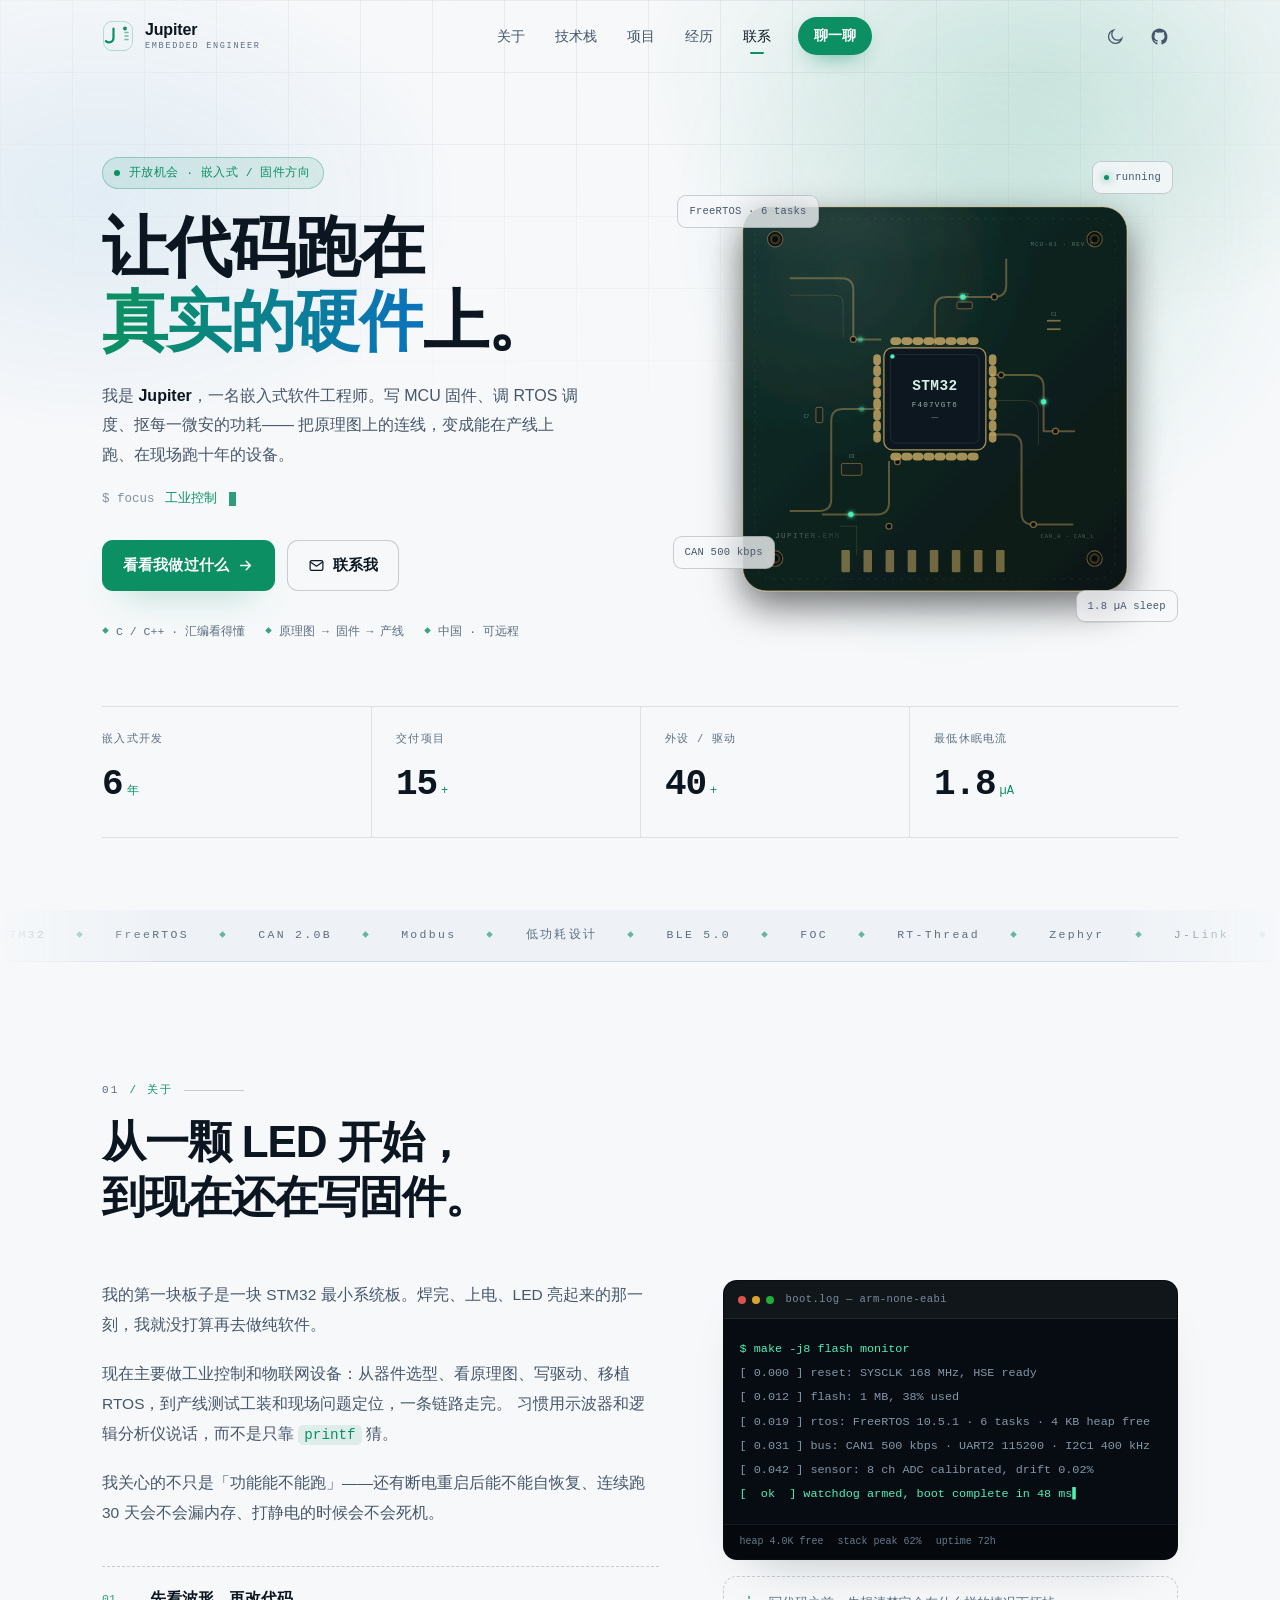
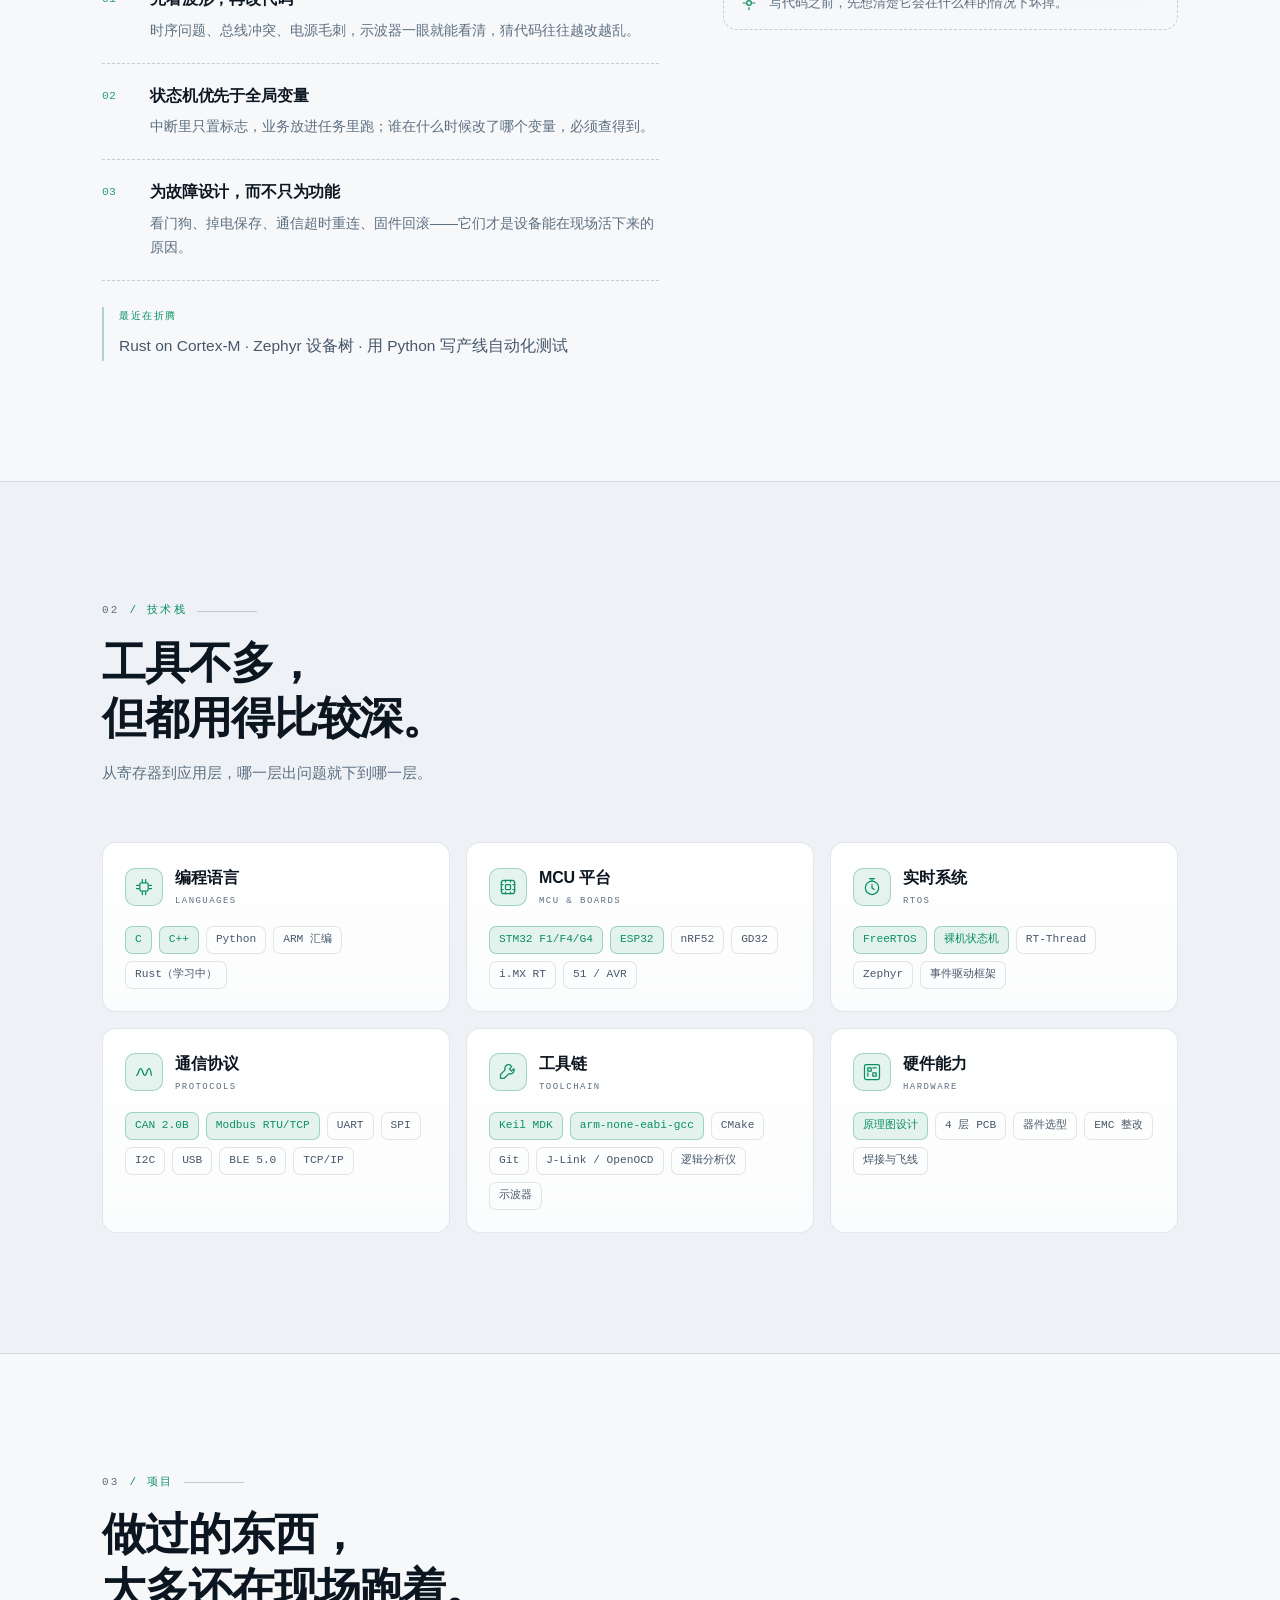
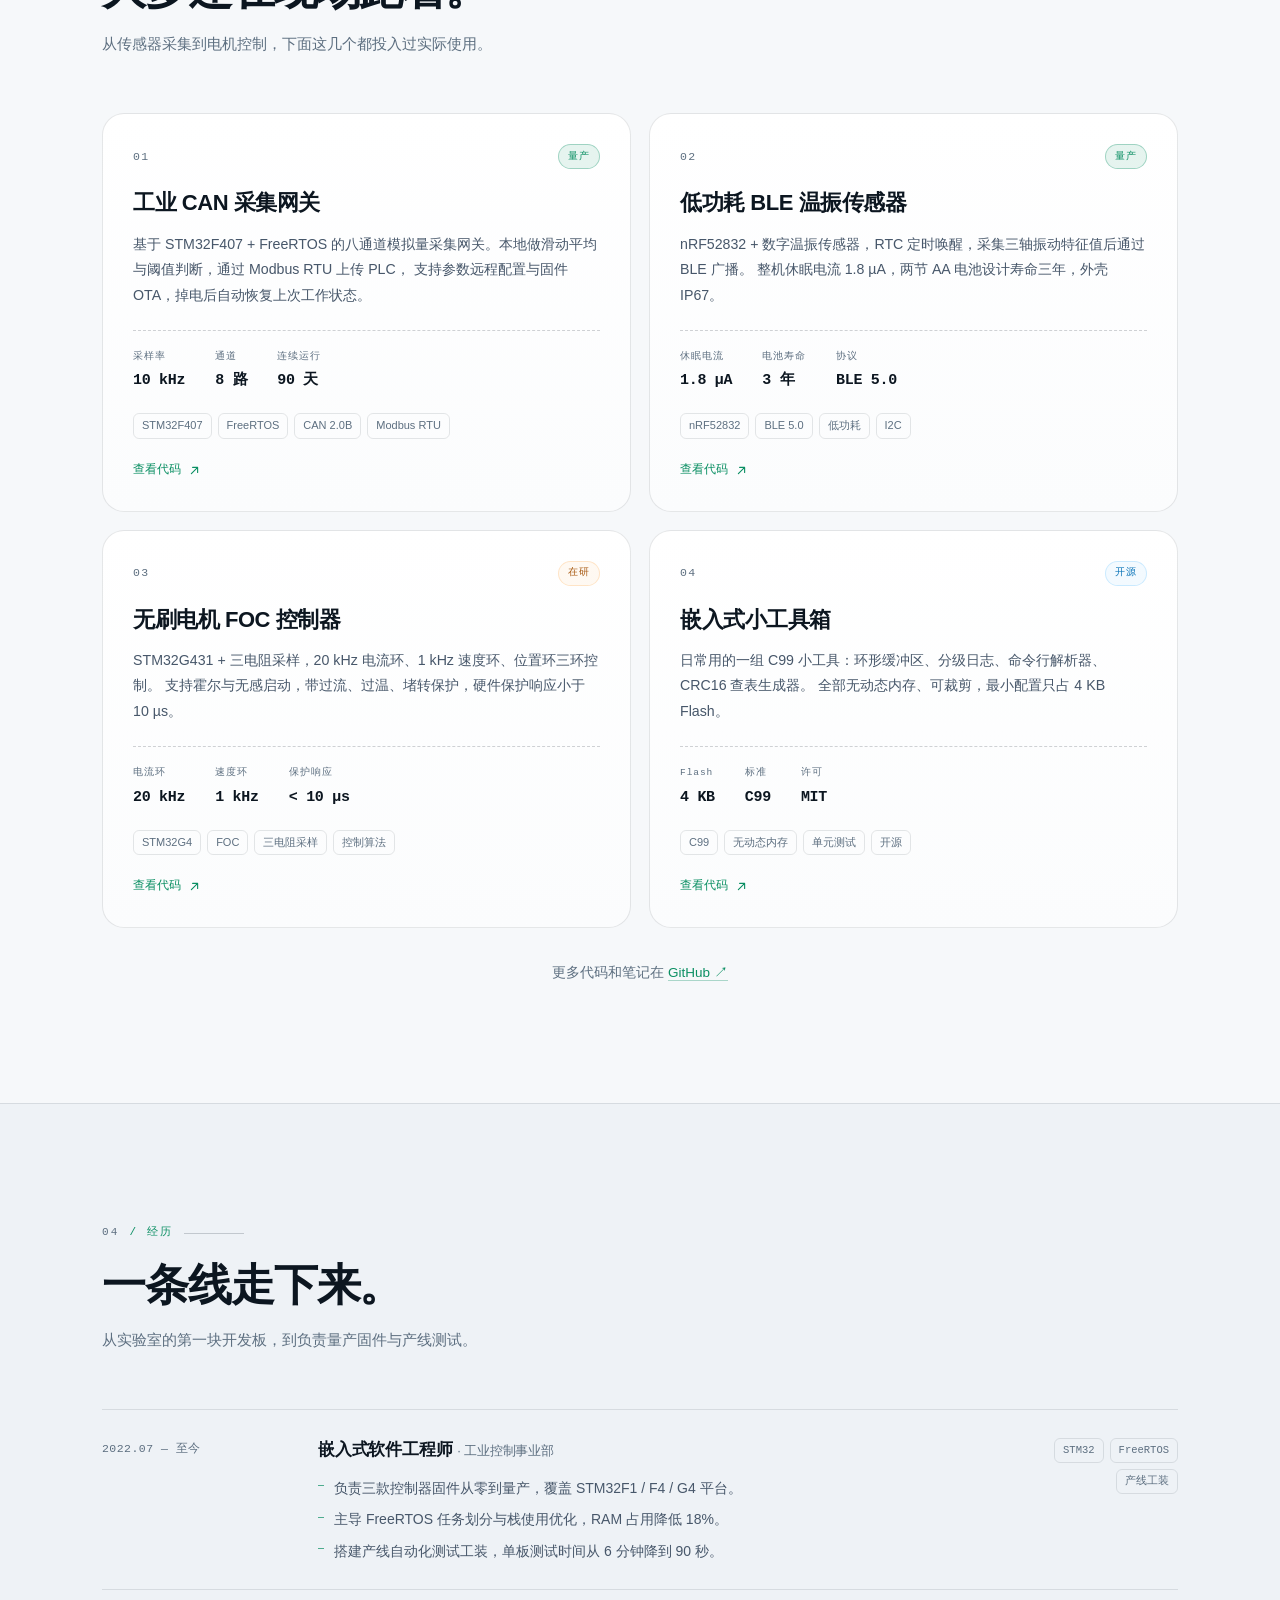
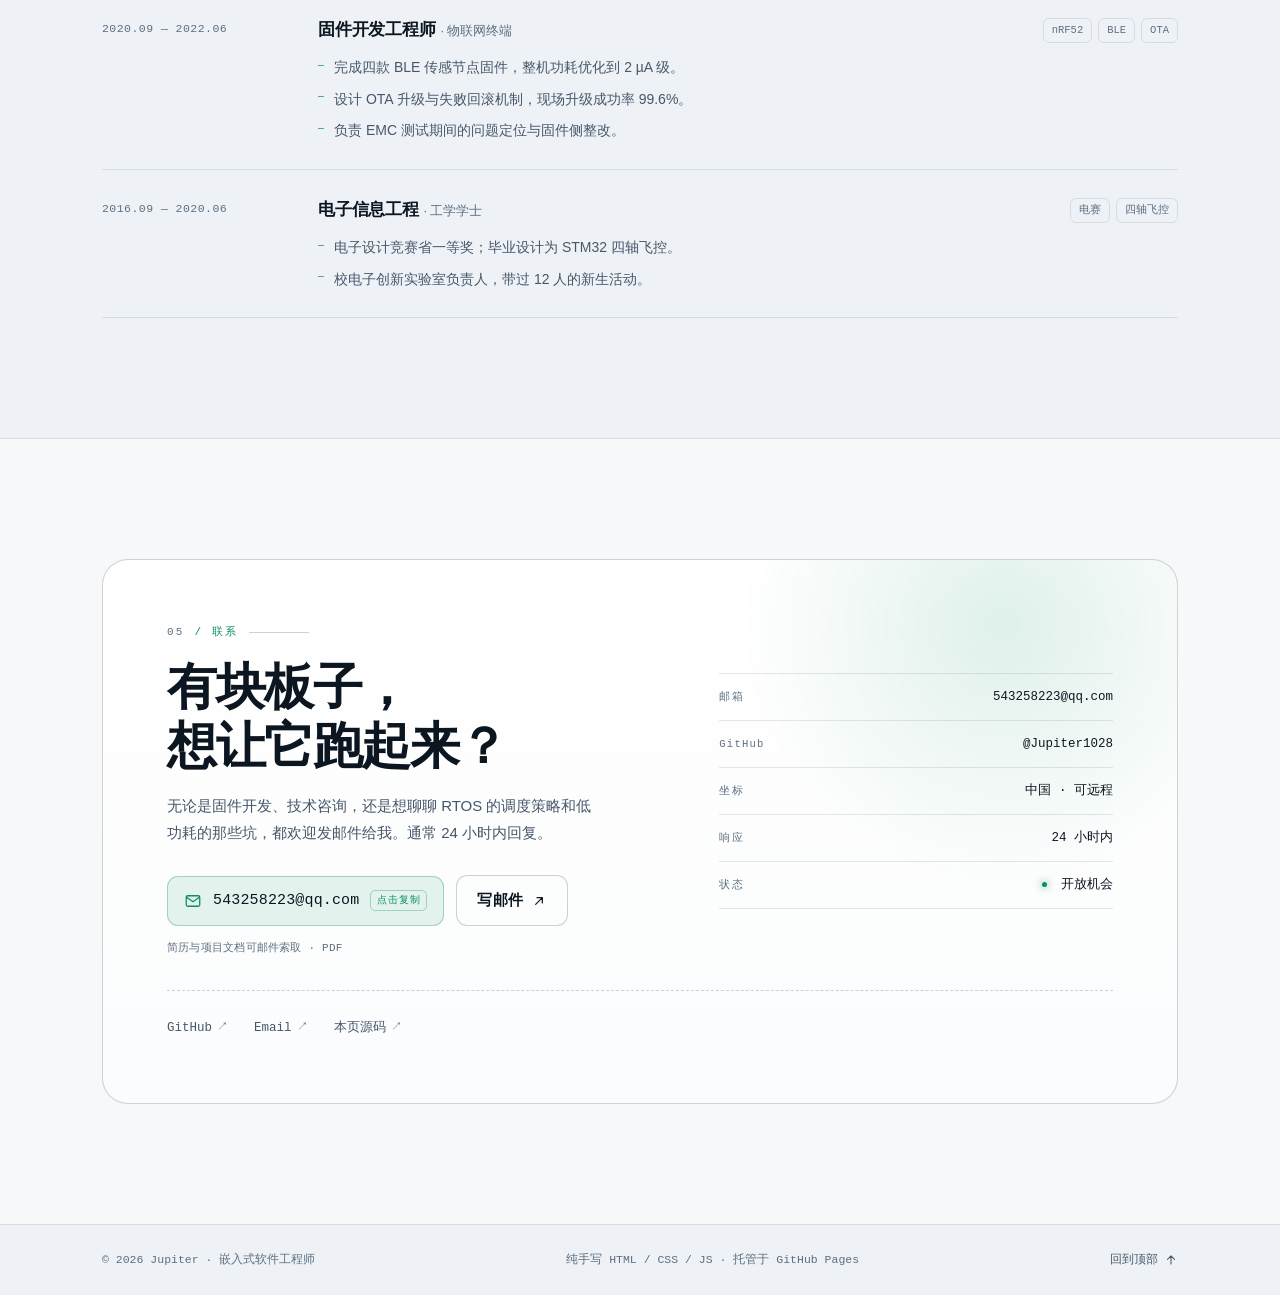
==== index.html @ f645fcbc "feat: 嵌入式工程师个人主页 — 双主题、PCB 动效、响应式" ====
<!DOCTYPE html>
<html lang="zh-CN" data-theme="dark">
<head>
<meta charset="utf-8">
<meta name="viewport" content="width=device-width, initial-scale=1">
<title>Jupiter — 嵌入式软件工程师</title>
<meta name="description" content="Jupiter 的个人主页。嵌入式软件工程师，专注 MCU 固件、FreeRTOS、低功耗设计与 CAN / Modbus 通信，把原理图和 C 代码变成能上产线的设备。">
<meta name="author" content="Jupiter">
<meta name="theme-color" content="#06090e" media="(prefers-color-scheme: dark)">
<meta name="theme-color" content="#f6f8fa" media="(prefers-color-scheme: light)">
<link rel="canonical" href="https://jupiter1028.github.io/">
<link rel="icon" href="assets/img/favicon.svg" type="image/svg+xml">
<link rel="apple-touch-icon" href="assets/img/favicon.svg">

<!-- Open Graph / Twitter -->
<meta property="og:type" content="website">
<meta property="og:locale" content="zh_CN">
<meta property="og:site_name" content="Jupiter · 嵌入式工程师">
<meta property="og:title" content="Jupiter — 嵌入式软件工程师">
<meta property="og:description" content="写 MCU 固件、调 RTOS 调度、抠每一微安的功耗。把原理图上的线与 C 代码，变成能在产线上跑、在现场跑十年的设备。">
<meta property="og:url" content="https://jupiter1028.github.io/">
<meta property="og:image" content="https://jupiter1028.github.io/assets/img/og-cover.png">
<meta property="og:image:width" content="1200">
<meta property="og:image:height" content="630">
<meta name="twitter:card" content="summary_large_image">
<meta name="twitter:title" content="Jupiter — 嵌入式软件工程师">
<meta name="twitter:description" content="MCU 固件 / FreeRTOS / 低功耗 / CAN · Modbus">
<meta name="twitter:image" content="https://jupiter1028.github.io/assets/img/og-cover.png">

<link rel="stylesheet" href="assets/css/style.css">
<script>
  /* 在首次绘制前确定主题，避免闪烁 */
  (function () {
    document.documentElement.classList.add('js');
    try {
      var saved = localStorage.getItem('theme');
      var prefersLight = window.matchMedia('(prefers-color-scheme: light)').matches;
      document.documentElement.dataset.theme = saved || (prefersLight ? 'light' : 'dark');
    } catch (e) {}
  })();
</script>

<script type="application/ld+json">
{
  "@context": "https://schema.org",
  "@type": "Person",
  "name": "Jupiter",
  "url": "https://jupiter1028.github.io/",
  "jobTitle": "嵌入式软件工程师",
  "description": "嵌入式软件工程师，专注 MCU 固件开发、FreeRTOS、低功耗设计与工业通信协议。",
  "knowsAbout": ["Embedded Systems", "Firmware", "STM32", "FreeRTOS", "CAN bus", "Modbus", "Low-power design"],
  "sameAs": ["https://github.com/Jupiter1028"]
}
</script>
</head>
<body>
<a class="skip-link" href="#main">跳到主要内容</a>

<!-- ======================= 顶部导航 ======================= -->
<header class="site-header" id="siteHeader">
  <div class="shell header__inner">
    <a class="brand" href="#home" aria-label="回到首页">
      <span class="brand__mark" aria-hidden="true">
        <svg viewBox="0 0 32 32" width="32" height="32" fill="none">
          <rect x="1.5" y="1.5" width="29" height="29" rx="8.5" stroke="currentColor" stroke-opacity=".26"/>
          <path d="M11.5 8.5v9.1c0 2.9-1.9 4.7-4.4 4.7-1.3 0-2.4-.4-3.2-1.2" stroke="currentColor" stroke-width="2.2" stroke-linecap="round"/>
          <path d="M23 12.5h3M23 16h3M23 19.5h3" stroke="currentColor" stroke-width="1.6" stroke-linecap="round" stroke-opacity=".55"/>
          <circle cx="23" cy="8.5" r="1.9" fill="currentColor"/>
        </svg>
      </span>
      <span class="brand__text">
        <strong>Jupiter</strong>
        <small>EMBEDDED ENGINEER</small>
      </span>
    </a>

    <nav class="nav" id="primaryNav" aria-label="主导航">
      <a href="#about" class="nav__link">关于</a>
      <a href="#skills" class="nav__link">技术栈</a>
      <a href="#work" class="nav__link">项目</a>
      <a href="#experience" class="nav__link">经历</a>
      <a href="#contact" class="nav__link">联系</a>
      <a class="nav__cta" href="mailto:543258223@qq.com">聊一聊</a>
    </nav>

    <div class="header__actions">
      <button class="icon-btn" id="themeToggle" type="button" aria-label="切换深色 / 浅色主题" aria-pressed="false">
        <svg class="icon icon--sun" viewBox="0 0 24 24" fill="none" stroke="currentColor" stroke-width="1.6" stroke-linecap="round" aria-hidden="true">
          <circle cx="12" cy="12" r="4"/>
          <path d="M12 2.5v2M12 19.5v2M2.5 12h2M19.5 12h2M5.3 5.3l1.4 1.4M17.3 17.3l1.4 1.4M18.7 5.3l-1.4 1.4M6.7 17.3l-1.4 1.4"/>
        </svg>
        <svg class="icon icon--moon" viewBox="0 0 24 24" fill="none" stroke="currentColor" stroke-width="1.6" stroke-linecap="round" aria-hidden="true">
          <path d="M20 14.5A8.5 8.5 0 1 1 9.5 4a6.8 6.8 0 0 0 10.5 10.5Z"/>
        </svg>
      </button>
      <a class="icon-btn" href="https://github.com/Jupiter1028" target="_blank" rel="noopener" aria-label="GitHub 主页">
        <svg viewBox="0 0 24 24" width="19" height="19" fill="currentColor" aria-hidden="true">
          <path d="M12 2C6.48 2 2 6.58 2 12.25c0 4.53 2.87 8.37 6.84 9.73.5.1.68-.22.68-.49 0-.24-.01-1.05-.01-1.9-2.78.62-3.37-1.21-3.37-1.21-.45-1.18-1.11-1.49-1.11-1.49-.91-.64.07-.62.07-.62 1 .07 1.53 1.05 1.53 1.05.9 1.56 2.34 1.11 2.91.85.09-.66.35-1.11.63-1.37-2.22-.26-4.56-1.14-4.56-5.06 0-1.12.39-2.03 1.03-2.75-.1-.26-.45-1.3.1-2.71 0 0 .84-.28 2.75 1.05a9.4 9.4 0 0 1 2.5-.34c.85 0 1.71.12 2.5.34 1.91-1.33 2.75-1.05 2.75-1.05.55 1.41.2 2.45.1 2.71.64.72 1.03 1.63 1.03 2.75 0 3.93-2.34 4.8-4.57 5.05.36.32.68.94.68 1.9 0 1.37-.01 2.47-.01 2.81 0 .27.18.6.69.49A10.03 10.03 0 0 0 22 12.25C22 6.58 17.52 2 12 2Z"/>
        </svg>
      </a>
      <button class="menu-btn" id="menuBtn" type="button" aria-label="打开菜单" aria-expanded="false" aria-controls="primaryNav">
        <span></span><span></span><span></span>
      </button>
    </div>
  </div>
</header>

<main id="main">

  <!-- ======================= Hero ======================= -->
  <section class="hero" id="home">
    <div class="hero__glow" aria-hidden="true"></div>
    <div class="shell hero__inner">
      <div class="hero__copy">
        <p class="status-pill">
          <span class="status-pill__dot" aria-hidden="true"></span>
          开放机会 · 嵌入式 / 固件方向
        </p>

        <h1 class="hero__title">
          让代码跑在<br>
          <span class="grad">真实的硬件</span>上。
        </h1>

        <p class="hero__lead">
          我是 <strong>Jupiter</strong>，一名嵌入式软件工程师。写 MCU 固件、调 RTOS 调度、抠每一微安的功耗——
          把原理图上的连线，变成能在产线上跑、在现场跑十年的设备。
        </p>

        <p class="hero__typed" aria-hidden="true">
          <span class="hero__typed-label">$ focus</span>
          <span class="typed" id="typed"></span><span class="caret"></span>
        </p>

        <div class="hero__actions">
          <a class="btn btn--primary" href="#work">
            看看我做过什么
            <svg viewBox="0 0 24 24" width="17" height="17" fill="none" stroke="currentColor" stroke-width="2" stroke-linecap="round" stroke-linejoin="round" aria-hidden="true"><path d="M5 12h13M13 6l6 6-6 6"/></svg>
          </a>
          <a class="btn btn--ghost" href="#contact">
            <svg viewBox="0 0 24 24" width="17" height="17" fill="none" stroke="currentColor" stroke-width="1.7" stroke-linecap="round" stroke-linejoin="round" aria-hidden="true"><rect x="3" y="5" width="18" height="14" rx="2"/><path d="m3.5 7 8.5 6 8.5-6"/></svg>
            联系我
          </a>
        </div>

        <ul class="hero__meta">
          <li><span aria-hidden="true">◆</span> C / C++ · 汇编看得懂</li>
          <li><span aria-hidden="true">◆</span> 原理图 → 固件 → 产线</li>
          <li><span aria-hidden="true">◆</span> 中国 · 可远程</li>
        </ul>
      </div>

      <!-- PCB 可视化 -->
      <div class="hero__visual">
        <div class="board-stage" aria-hidden="true">
          <div class="board-stage__halo"></div>
          <svg class="pcb" viewBox="0 0 520 520" role="img" aria-label="一块手绘风格的嵌入式电路板，信号在走线上流动">
            <defs>
              <linearGradient id="boardGrad" x1="0" y1="0" x2="1" y2="1">
                <stop offset="0" stop-color="#10302a"/>
                <stop offset=".55" stop-color="#0a211d"/>
                <stop offset="1" stop-color="#071713"/>
              </linearGradient>
              <linearGradient id="silkscreen" x1="0" y1="0" x2="1" y2="0">
                <stop offset="0" stop-color="#dff5ec" stop-opacity=".38"/>
                <stop offset="1" stop-color="#dff5ec" stop-opacity=".1"/>
              </linearGradient>
              <filter id="pulseGlow" x="-80%" y="-80%" width="260%" height="260%">
                <feGaussianBlur stdDeviation="2.6" result="b"/>
                <feMerge><feMergeNode in="b"/><feMergeNode in="SourceGraphic"/></feMerge>
              </filter>
              <filter id="boardShadow" x="-20%" y="-20%" width="140%" height="140%">
                <feDropShadow dx="0" dy="18" stdDeviation="22" flood-color="#000" flood-opacity=".55"/>
              </filter>
              <radialGradient id="boardSheen" cx="28%" cy="18%" r="80%">
                <stop offset="0" stop-color="#ffffff" stop-opacity=".08"/>
                <stop offset=".6" stop-color="#ffffff" stop-opacity="0"/>
              </radialGradient>
            </defs>

            <g filter="url(#boardShadow)">
              <rect x="34" y="34" width="452" height="452" rx="28" fill="url(#boardGrad)" stroke="#c9a35f" stroke-opacity=".38" stroke-width="1.2"/>
              <rect x="34" y="34" width="452" height="452" rx="28" fill="url(#boardSheen)"/>
              <rect x="48" y="48" width="424" height="424" rx="20" fill="none" stroke="#bfe8d8" stroke-opacity=".1" stroke-dasharray="3 7"/>
            </g>

            <!-- 安装孔 -->
            <g fill="#050b0a" stroke="#c9a35f" stroke-opacity=".45" stroke-width="1.4">
              <circle cx="72" cy="72" r="9"/><circle cx="448" cy="72" r="9"/>
              <circle cx="72" cy="448" r="9"/><circle cx="448" cy="448" r="9"/>
            </g>
            <g fill="none" stroke="#c9a35f" stroke-opacity=".25" stroke-width="3">
              <circle cx="72" cy="72" r="5"/><circle cx="448" cy="72" r="5"/>
              <circle cx="72" cy="448" r="5"/><circle cx="448" cy="448" r="5"/>
            </g>

            <!-- 走线 -->
            <g fill="none" stroke="#c9a35f" stroke-opacity=".42" stroke-width="2.4" stroke-linecap="round" stroke-linejoin="round">
              <path id="trace-1" d="M90 118H150q14 0 14 14v58h32"/>
              <path id="trace-2" d="M196 272h-44q-14 0-14 14v92q0 14-14 14H90"/>
              <path id="trace-3" d="M326 232h48q14 0 14 14v52h36"/>
              <path id="trace-4" d="M326 302h22q14 0 14 14v78q0 14 14 14h46"/>
              <path id="trace-5" d="M260 196v-42q0-14 14-14h56q14 0 14-14V96"/>
              <path id="trace-6" d="M128 396h64q14 0 14-14v-48"/>
            </g>
            <g fill="none" stroke="#c9a35f" stroke-opacity=".18" stroke-width="1.2">
              <path d="M90 138H142q10 0 10 10v40"/>
              <path d="M326 262h40q16 0 16 16v36"/>
              <path d="M260 214v46"/>
              <path d="M148 410h20v34"/>
            </g>

            <!-- 过孔 -->
            <g fill="#050b0a" stroke="#c9a35f" stroke-opacity=".55" stroke-width="1.6">
              <circle cx="164" cy="190" r="3.4"/><circle cx="338" cy="232" r="3.4"/>
              <circle cx="402" cy="298" r="3.4"/><circle cx="376" cy="408" r="3.4"/>
              <circle cx="330" cy="140" r="3.4"/><circle cx="216" cy="334" r="3.4"/>
              <circle cx="206" cy="410" r="3.4"/>
            </g>

            <!-- 芯片引脚 -->
            <g stroke="#d8b46a" stroke-opacity=".75" stroke-width="9" stroke-dasharray="4 9" stroke-linecap="round">
              <line x1="212" y1="192" x2="308" y2="192"/>
              <line x1="212" y1="328" x2="308" y2="328"/>
              <line x1="192" y1="212" x2="192" y2="308"/>
              <line x1="328" y1="212" x2="328" y2="308"/>
            </g>

            <!-- 主控芯片 -->
            <rect x="200" y="200" width="120" height="120" rx="10" fill="#0d1720" stroke="#d8b46a" stroke-opacity=".8" stroke-width="1.5"/>
            <rect x="208" y="208" width="104" height="104" rx="6" fill="none" stroke="#8fb7a8" stroke-opacity=".16"/>
            <circle cx="210" cy="210" r="2.6" fill="#4ff0b7"/>
            <text x="260" y="250" text-anchor="middle" font-family="'JetBrains Mono',Consolas,monospace" font-size="17" font-weight="600" fill="#d9f2e8" letter-spacing=".5">STM32</text>
            <text x="260" y="270" text-anchor="middle" font-family="'JetBrains Mono',Consolas,monospace" font-size="9" fill="#8fb7a8" letter-spacing="1.4">F407VGT6</text>
            <path d="M256 282h8" stroke="#8fb7a8" stroke-opacity=".5" stroke-width="1"/>

            <!-- 小元件 -->
            <g>
              <rect x="286" y="146" width="18" height="8" rx="1.6" fill="#14201c" stroke="#c9a35f" stroke-opacity=".6"/>
              <text x="295" y="140" text-anchor="middle" font-family="'JetBrains Mono',Consolas,monospace" font-size="5.6" fill="#bfe8d8" fill-opacity=".45">R12</text>

              <rect x="120" y="270" width="8" height="18" rx="1.6" fill="#14201c" stroke="#c9a35f" stroke-opacity=".6"/>
              <text x="112" y="282" text-anchor="end" font-family="'JetBrains Mono',Consolas,monospace" font-size="5.6" fill="#bfe8d8" fill-opacity=".45">C7</text>

              <g stroke="#c9a35f" stroke-opacity=".6" stroke-width="2">
                <path d="M392 168h16"/><path d="M392 178h16"/>
              </g>
              <text x="400" y="162" text-anchor="middle" font-family="'JetBrains Mono',Consolas,monospace" font-size="5.6" fill="#bfe8d8" fill-opacity=".45">C1</text>

              <rect x="150" y="336" width="24" height="14" rx="2" fill="#14201c" stroke="#c9a35f" stroke-opacity=".55"/>
              <text x="162" y="330" text-anchor="middle" font-family="'JetBrains Mono',Consolas,monospace" font-size="5.6" fill="#bfe8d8" fill-opacity=".45">U3</text>
            </g>

            <!-- 金手指 -->
            <g fill="#d8b46a" fill-opacity=".5">
              <rect x="150" y="438" width="10" height="26" rx="1.5"/>
              <rect x="176" y="438" width="10" height="26" rx="1.5"/>
              <rect x="202" y="438" width="10" height="26" rx="1.5"/>
              <rect x="228" y="438" width="10" height="26" rx="1.5"/>
              <rect x="254" y="438" width="10" height="26" rx="1.5"/>
              <rect x="280" y="438" width="10" height="26" rx="1.5"/>
              <rect x="306" y="438" width="10" height="26" rx="1.5"/>
              <rect x="332" y="438" width="10" height="26" rx="1.5"/>
            </g>

            <!-- 丝印 -->
            <text x="72" y="424" font-family="'JetBrains Mono',Consolas,monospace" font-size="9" fill="url(#silkscreen)" letter-spacing="1.6">JUPITER-EMB</text>
            <text x="448" y="80" text-anchor="end" font-family="'JetBrains Mono',Consolas,monospace" font-size="7" fill="#bfe8d8" fill-opacity=".4" letter-spacing="1.2">MCU-01 · REV C</text>
            <text x="448" y="424" text-anchor="end" font-family="'JetBrains Mono',Consolas,monospace" font-size="6.5" fill="#bfe8d8" fill-opacity=".32" letter-spacing="1">CAN_H · CAN_L</text>

            <!-- 信号脉冲 -->
            <g filter="url(#pulseGlow)" fill="#4ff0b7">
              <circle r="3.2">
                <animateMotion dur="3.4s" repeatCount="indefinite" keyPoints="0;1" keyTimes="0;1" calcMode="linear"><mpath href="#trace-1"/></animateMotion>
                <animate attributeName="opacity" values="0;1;1;0" dur="3.4s" repeatCount="indefinite"/>
              </circle>
              <circle r="3.2">
                <animateMotion dur="4.2s" begin=".6s" repeatCount="indefinite"><mpath href="#trace-3"/></animateMotion>
                <animate attributeName="opacity" values="0;1;1;0" dur="4.2s" begin=".6s" repeatCount="indefinite"/>
              </circle>
              <circle r="3.2">
                <animateMotion dur="3.8s" begin="1.1s" repeatCount="indefinite"><mpath href="#trace-5"/></animateMotion>
                <animate attributeName="opacity" values="0;1;1;0" dur="3.8s" begin="1.1s" repeatCount="indefinite"/>
              </circle>
              <circle r="3.2">
                <animateMotion dur="4.6s" begin="1.8s" repeatCount="indefinite"><mpath href="#trace-6"/></animateMotion>
                <animate attributeName="opacity" values="0;1;1;0" dur="4.6s" begin="1.8s" repeatCount="indefinite"/>
              </circle>
              <circle r="3.2">
                <animateMotion dur="5.2s" begin="2.4s" repeatCount="indefinite"><mpath href="#trace-2"/></animateMotion>
                <animate attributeName="opacity" values="0;1;1;0" dur="5.2s" begin="2.4s" repeatCount="indefinite"/>
              </circle>
            </g>

            <!-- 扫描光 -->
            <rect class="pcb__scan" x="34" y="34" width="452" height="120" rx="28" fill="url(#boardSheen)" opacity=".5"/>
          </svg>

          <span class="float-chip float-chip--tl">FreeRTOS · 6 tasks</span>
          <span class="float-chip float-chip--tr"><i class="live-dot"></i> running</span>
          <span class="float-chip float-chip--bl">CAN 500 kbps</span>
          <span class="float-chip float-chip--br">1.8 µA sleep</span>
        </div>
      </div>
    </div>

    <!-- 数据条 -->
    <div class="shell">
      <dl class="stats" id="stats">
        <div class="stats__item">
          <dt>嵌入式开发</dt>
          <dd><span data-count="6">6</span><small>年</small></dd>
        </div>
        <div class="stats__item">
          <dt>交付项目</dt>
          <dd><span data-count="15">15</span><small>+</small></dd>
        </div>
        <div class="stats__item">
          <dt>外设 / 驱动</dt>
          <dd><span data-count="40">40</span><small>+</small></dd>
        </div>
        <div class="stats__item">
          <dt>最低休眠电流</dt>
          <dd><span data-count="1.8" data-decimals="1">1.8</span><small>µA</small></dd>
        </div>
      </dl>
    </div>
  </section>

  <!-- ======================= 关键词滚动条 ======================= -->
  <div class="marquee" aria-hidden="true">
    <div class="marquee__track">
      <span>STM32</span><i>◆</i><span>FreeRTOS</span><i>◆</i><span>CAN 2.0B</span><i>◆</i><span>Modbus</span><i>◆</i><span>低功耗设计</span><i>◆</i><span>BLE 5.0</span><i>◆</i><span>FOC</span><i>◆</i><span>RT-Thread</span><i>◆</i><span>Zephyr</span><i>◆</i><span>J-Link</span><i>◆</i>
      <span>STM32</span><i>◆</i><span>FreeRTOS</span><i>◆</i><span>CAN 2.0B</span><i>◆</i><span>Modbus</span><i>◆</i><span>低功耗设计</span><i>◆</i><span>BLE 5.0</span><i>◆</i><span>FOC</span><i>◆</i><span>RT-Thread</span><i>◆</i><span>Zephyr</span><i>◆</i><span>J-Link</span><i>◆</i>
    </div>
  </div>

  <!-- ======================= 关于 ======================= -->
  <section class="section" id="about">
    <div class="shell">
      <header class="section__head reveal">
        <p class="eyebrow"><span>01</span> / 关于</p>
        <h2 class="section__title">从一颗 LED 开始，<br>到现在还在写固件。</h2>
      </header>

      <div class="about">
        <div class="about__copy">
          <p class="reveal">
            我的第一块板子是一块 STM32 最小系统板。焊完、上电、LED 亮起来的那一刻，我就没打算再去做纯软件。
          </p>
          <p class="reveal">
            现在主要做工业控制和物联网设备：从器件选型、看原理图、写驱动、移植 RTOS，到产线测试工装和现场问题定位，一条链路走完。
            习惯用示波器和逻辑分析仪说话，而不是只靠 <code>printf</code> 猜。
          </p>
          <p class="reveal">
            我关心的不只是「功能能不能跑」——还有断电重启后能不能自恢复、连续跑 30 天会不会漏内存、打静电的时候会不会死机。
          </p>

          <ul class="principles">
            <li class="reveal">
              <span class="principles__num">01</span>
              <div>
                <h3>先看波形，再改代码</h3>
                <p>时序问题、总线冲突、电源毛刺，示波器一眼就能看清，猜代码往往越改越乱。</p>
              </div>
            </li>
            <li class="reveal">
              <span class="principles__num">02</span>
              <div>
                <h3>状态机优先于全局变量</h3>
                <p>中断里只置标志，业务放进任务里跑；谁在什么时候改了哪个变量，必须查得到。</p>
              </div>
            </li>
            <li class="reveal">
              <span class="principles__num">03</span>
              <div>
                <h3>为故障设计，而不只为功能</h3>
                <p>看门狗、掉电保存、通信超时重连、固件回滚——它们才是设备能在现场活下来的原因。</p>
              </div>
            </li>
          </ul>

          <p class="now reveal">
            <span class="now__label">最近在折腾</span>
            Rust on Cortex-M · Zephyr 设备树 · 用 Python 写产线自动化测试
          </p>
        </div>

        <!-- 启动日志终端 -->
        <div class="about__aside reveal">
          <div class="terminal">
            <div class="terminal__bar">
              <span class="terminal__dots" aria-hidden="true"><i></i><i></i><i></i></span>
              <span class="terminal__title">boot.log — arm-none-eabi</span>
            </div>
            <pre class="terminal__body" id="bootlog" aria-label="设备启动日志"><code><span class="t-cmd">$ make -j8 flash monitor</span>
<span class="t-dim">[ 0.000 ] reset: SYSCLK 168 MHz, HSE ready</span>
<span class="t-dim">[ 0.012 ] flash: 1 MB, 38% used</span>
<span class="t-dim">[ 0.019 ] rtos: FreeRTOS 10.5.1 · 6 tasks · 4 KB heap free</span>
<span class="t-dim">[ 0.031 ] bus: CAN1 500 kbps · UART2 115200 · I2C1 400 kHz</span>
<span class="t-dim">[ 0.042 ] sensor: 8 ch ADC calibrated, drift 0.02%</span>
<span class="t-ok">[  ok  ] watchdog armed, boot complete in 48 ms</span><span class="t-cursor">▌</span></code></pre>
            <div class="terminal__foot">
              <span>heap 4.0K free</span><span>stack peak 62%</span><span>uptime 72h</span>
            </div>
          </div>

          <div class="aside-note">
            <svg viewBox="0 0 24 24" width="18" height="18" fill="none" stroke="currentColor" stroke-width="1.6" stroke-linecap="round" aria-hidden="true"><path d="M12 3v3M12 18v3M4.2 12h3M16.8 12h3"/><circle cx="12" cy="12" r="3.2"/></svg>
            <p>写代码之前，先想清楚它会在什么样的情况下坏掉。</p>
          </div>
        </div>
      </div>
    </div>
  </section>

  <!-- ======================= 技术栈 ======================= -->
  <section class="section section--alt" id="skills">
    <div class="shell">
      <header class="section__head reveal">
        <p class="eyebrow"><span>02</span> / 技术栈</p>
        <h2 class="section__title">工具不多，<br>但都用得比较深。</h2>
        <p class="section__desc">从寄存器到应用层，哪一层出问题就下到哪一层。</p>
      </header>

      <div class="skills">
        <article class="skill reveal">
          <div class="skill__head">
            <span class="skill__icon">
              <svg viewBox="0 0 24 24" fill="none" stroke="currentColor" stroke-width="1.5" stroke-linecap="round" aria-hidden="true"><rect x="7" y="7" width="10" height="10" rx="2"/><path d="M10 3v3M14 3v3M10 18v3M14 18v3M3 10h3M3 14h3M18 10h3M18 14h3"/></svg>
            </span>
            <div><h3>编程语言</h3><p>LANGUAGES</p></div>
          </div>
          <ul class="chips">
            <li class="chip chip--core">C</li><li class="chip chip--core">C++</li>
            <li class="chip">Python</li><li class="chip">ARM 汇编</li><li class="chip">Rust（学习中）</li>
          </ul>
        </article>

        <article class="skill reveal">
          <div class="skill__head">
            <span class="skill__icon">
              <svg viewBox="0 0 24 24" fill="none" stroke="currentColor" stroke-width="1.5" stroke-linecap="round" stroke-linejoin="round" aria-hidden="true"><rect x="4" y="4" width="16" height="16" rx="3"/><rect x="9" y="9" width="6" height="6" rx="1"/><path d="M4 9h2M18 9h2M4 15h2M18 15h2M9 4v2M15 4v2M9 18v2M15 18v2"/></svg>
            </span>
            <div><h3>MCU 平台</h3><p>MCU &amp; BOARDS</p></div>
          </div>
          <ul class="chips">
            <li class="chip chip--core">STM32 F1/F4/G4</li><li class="chip chip--core">ESP32</li>
            <li class="chip">nRF52</li><li class="chip">GD32</li><li class="chip">i.MX RT</li><li class="chip">51 / AVR</li>
          </ul>
        </article>

        <article class="skill reveal">
          <div class="skill__head">
            <span class="skill__icon">
              <svg viewBox="0 0 24 24" fill="none" stroke="currentColor" stroke-width="1.5" stroke-linecap="round" aria-hidden="true"><circle cx="12" cy="13" r="8"/><path d="M12 9v4l2.5 2M9 2h6M12 2v3"/></svg>
            </span>
            <div><h3>实时系统</h3><p>RTOS</p></div>
          </div>
          <ul class="chips">
            <li class="chip chip--core">FreeRTOS</li><li class="chip chip--core">裸机状态机</li>
            <li class="chip">RT-Thread</li><li class="chip">Zephyr</li><li class="chip">事件驱动框架</li>
          </ul>
        </article>

        <article class="skill reveal">
          <div class="skill__head">
            <span class="skill__icon">
              <svg viewBox="0 0 24 24" fill="none" stroke="currentColor" stroke-width="1.5" stroke-linecap="round" stroke-linejoin="round" aria-hidden="true"><path d="M3 16c2.5 0 2.5-8 5-8s2.5 8 5 8 2.5-8 5-8 2.5 8 3 8"/></svg>
            </span>
            <div><h3>通信协议</h3><p>PROTOCOLS</p></div>
          </div>
          <ul class="chips">
            <li class="chip chip--core">CAN 2.0B</li><li class="chip chip--core">Modbus RTU/TCP</li>
            <li class="chip">UART</li><li class="chip">SPI</li><li class="chip">I2C</li><li class="chip">USB</li><li class="chip">BLE 5.0</li><li class="chip">TCP/IP</li>
          </ul>
        </article>

        <article class="skill reveal">
          <div class="skill__head">
            <span class="skill__icon">
              <svg viewBox="0 0 24 24" fill="none" stroke="currentColor" stroke-width="1.5" stroke-linecap="round" stroke-linejoin="round" aria-hidden="true"><path d="M14.5 3.5a4.5 4.5 0 0 0-5.9 5.9L3 15v4.5h4.5l5.6-5.6a4.5 4.5 0 0 0 5.9-5.9l-2.8 2.8-2.6-2.6 2.9-2.7Z"/></svg>
            </span>
            <div><h3>工具链</h3><p>TOOLCHAIN</p></div>
          </div>
          <ul class="chips">
            <li class="chip chip--core">Keil MDK</li><li class="chip chip--core">arm-none-eabi-gcc</li>
            <li class="chip">CMake</li><li class="chip">Git</li><li class="chip">J-Link / OpenOCD</li><li class="chip">逻辑分析仪</li><li class="chip">示波器</li>
          </ul>
        </article>

        <article class="skill reveal">
          <div class="skill__head">
            <span class="skill__icon">
              <svg viewBox="0 0 24 24" fill="none" stroke="currentColor" stroke-width="1.5" stroke-linecap="round" stroke-linejoin="round" aria-hidden="true"><rect x="3" y="3" width="18" height="18" rx="2"/><path d="M7 7h4v4H7zM13 13h4v4h-4z"/><path d="M13 7h4M7 13v4"/></svg>
            </span>
            <div><h3>硬件能力</h3><p>HARDWARE</p></div>
          </div>
          <ul class="chips">
            <li class="chip chip--core">原理图设计</li>
            <li class="chip">4 层 PCB</li><li class="chip">器件选型</li><li class="chip">EMC 整改</li><li class="chip">焊接与飞线</li>
          </ul>
        </article>
      </div>
    </div>
  </section>

  <!-- ======================= 项目 ======================= -->
  <section class="section" id="work">
    <div class="shell">
      <header class="section__head reveal">
        <p class="eyebrow"><span>03</span> / 项目</p>
        <h2 class="section__title">做过的东西，<br>大多还在现场跑着。</h2>
        <p class="section__desc">从传感器采集到电机控制，下面这几个都投入过实际使用。</p>
      </header>

      <div class="projects">
        <article class="project reveal">
          <div class="project__top">
            <span class="project__index">01</span>
            <span class="tag tag--live">量产</span>
          </div>
          <h3 class="project__title">工业 CAN 采集网关</h3>
          <p class="project__desc">
            基于 STM32F407 + FreeRTOS 的八通道模拟量采集网关。本地做滑动平均与阈值判断，通过 Modbus RTU 上传 PLC，
            支持参数远程配置与固件 OTA，掉电后自动恢复上次工作状态。
          </p>
          <dl class="metrics">
            <div><dt>采样率</dt><dd>10 kHz</dd></div>
            <div><dt>通道</dt><dd>8 路</dd></div>
            <div><dt>连续运行</dt><dd>90 天</dd></div>
          </dl>
          <ul class="tags">
            <li>STM32F407</li><li>FreeRTOS</li><li>CAN 2.0B</li><li>Modbus RTU</li>
          </ul>
          <a class="project__link" href="https://github.com/Jupiter1028" target="_blank" rel="noopener">
            查看代码
            <svg viewBox="0 0 24 24" width="15" height="15" fill="none" stroke="currentColor" stroke-width="1.8" stroke-linecap="round" stroke-linejoin="round" aria-hidden="true"><path d="M7 17 17 7M9 7h8v8"/></svg>
          </a>
        </article>

        <article class="project reveal">
          <div class="project__top">
            <span class="project__index">02</span>
            <span class="tag tag--live">量产</span>
          </div>
          <h3 class="project__title">低功耗 BLE 温振传感器</h3>
          <p class="project__desc">
            nRF52832 + 数字温振传感器，RTC 定时唤醒，采集三轴振动特征值后通过 BLE 广播。
            整机休眠电流 1.8 µA，两节 AA 电池设计寿命三年，外壳 IP67。
          </p>
          <dl class="metrics">
            <div><dt>休眠电流</dt><dd>1.8 µA</dd></div>
            <div><dt>电池寿命</dt><dd>3 年</dd></div>
            <div><dt>协议</dt><dd>BLE 5.0</dd></div>
          </dl>
          <ul class="tags">
            <li>nRF52832</li><li>BLE 5.0</li><li>低功耗</li><li>I2C</li>
          </ul>
          <a class="project__link" href="https://github.com/Jupiter1028" target="_blank" rel="noopener">
            查看代码
            <svg viewBox="0 0 24 24" width="15" height="15" fill="none" stroke="currentColor" stroke-width="1.8" stroke-linecap="round" stroke-linejoin="round" aria-hidden="true"><path d="M7 17 17 7M9 7h8v8"/></svg>
          </a>
        </article>

        <article class="project reveal">
          <div class="project__top">
            <span class="project__index">03</span>
            <span class="tag tag--wip">在研</span>
          </div>
          <h3 class="project__title">无刷电机 FOC 控制器</h3>
          <p class="project__desc">
            STM32G431 + 三电阻采样，20 kHz 电流环、1 kHz 速度环、位置环三环控制。
            支持霍尔与无感启动，带过流、过温、堵转保护，硬件保护响应小于 10 µs。
          </p>
          <dl class="metrics">
            <div><dt>电流环</dt><dd>20 kHz</dd></div>
            <div><dt>速度环</dt><dd>1 kHz</dd></div>
            <div><dt>保护响应</dt><dd>&lt; 10 µs</dd></div>
          </dl>
          <ul class="tags">
            <li>STM32G4</li><li>FOC</li><li>三电阻采样</li><li>控制算法</li>
          </ul>
          <a class="project__link" href="https://github.com/Jupiter1028" target="_blank" rel="noopener">
            查看代码
            <svg viewBox="0 0 24 24" width="15" height="15" fill="none" stroke="currentColor" stroke-width="1.8" stroke-linecap="round" stroke-linejoin="round" aria-hidden="true"><path d="M7 17 17 7M9 7h8v8"/></svg>
          </a>
        </article>

        <article class="project reveal">
          <div class="project__top">
            <span class="project__index">04</span>
            <span class="tag tag--oss">开源</span>
          </div>
          <h3 class="project__title">嵌入式小工具箱</h3>
          <p class="project__desc">
            日常用的一组 C99 小工具：环形缓冲区、分级日志、命令行解析器、CRC16 查表生成器。
            全部无动态内存、可裁剪，最小配置只占 4 KB Flash。
          </p>
          <dl class="metrics">
            <div><dt>Flash</dt><dd>4 KB</dd></div>
            <div><dt>标准</dt><dd>C99</dd></div>
            <div><dt>许可</dt><dd>MIT</dd></div>
          </dl>
          <ul class="tags">
            <li>C99</li><li>无动态内存</li><li>单元测试</li><li>开源</li>
          </ul>
          <a class="project__link" href="https://github.com/Jupiter1028" target="_blank" rel="noopener">
            查看代码
            <svg viewBox="0 0 24 24" width="15" height="15" fill="none" stroke="currentColor" stroke-width="1.8" stroke-linecap="round" stroke-linejoin="round" aria-hidden="true"><path d="M7 17 17 7M9 7h8v8"/></svg>
          </a>
        </article>
      </div>

      <p class="projects__more reveal">
        更多代码和笔记在
        <a href="https://github.com/Jupiter1028" target="_blank" rel="noopener">GitHub ↗</a>
      </p>
    </div>
  </section>

  <!-- ======================= 经历 ======================= -->
  <section class="section section--alt" id="experience">
    <div class="shell">
      <header class="section__head reveal">
        <p class="eyebrow"><span>04</span> / 经历</p>
        <h2 class="section__title">一条线走下来。</h2>
        <p class="section__desc">从实验室的第一块开发板，到负责量产固件与产线测试。</p>
      </header>

      <ol class="timeline">
        <li class="timeline__item reveal">
          <p class="timeline__date">2022.07 — 至今</p>
          <div class="timeline__body">
            <h3>嵌入式软件工程师 <span>· 工业控制事业部</span></h3>
            <ul>
              <li>负责三款控制器固件从零到量产，覆盖 STM32F1 / F4 / G4 平台。</li>
              <li>主导 FreeRTOS 任务划分与栈使用优化，RAM 占用降低 18%。</li>
              <li>搭建产线自动化测试工装，单板测试时间从 6 分钟降到 90 秒。</li>
            </ul>
          </div>
          <ul class="timeline__stack">
            <li>STM32</li><li>FreeRTOS</li><li>产线工装</li>
          </ul>
        </li>
        <li class="timeline__item reveal">
          <p class="timeline__date">2020.09 — 2022.06</p>
          <div class="timeline__body">
            <h3>固件开发工程师 <span>· 物联网终端</span></h3>
            <ul>
              <li>完成四款 BLE 传感节点固件，整机功耗优化到 2 µA 级。</li>
              <li>设计 OTA 升级与失败回滚机制，现场升级成功率 99.6%。</li>
              <li>负责 EMC 测试期间的问题定位与固件侧整改。</li>
            </ul>
          </div>
          <ul class="timeline__stack">
            <li>nRF52</li><li>BLE</li><li>OTA</li>
          </ul>
        </li>
        <li class="timeline__item reveal">
          <p class="timeline__date">2016.09 — 2020.06</p>
          <div class="timeline__body">
            <h3>电子信息工程 <span>· 工学学士</span></h3>
            <ul>
              <li>电子设计竞赛省一等奖；毕业设计为 STM32 四轴飞控。</li>
              <li>校电子创新实验室负责人，带过 12 人的新生活动。</li>
            </ul>
          </div>
          <ul class="timeline__stack">
            <li>电赛</li><li>四轴飞控</li>
          </ul>
        </li>
      </ol>
    </div>
  </section>

  <!-- ======================= 联系 ======================= -->
  <section class="section" id="contact">
    <div class="shell">
      <div class="contact reveal">
        <div class="contact__glow" aria-hidden="true"></div>
        <div class="contact__grid">
          <div class="contact__main">
            <p class="eyebrow"><span>05</span> / 联系</p>
            <h2 class="contact__title">有块板子，<br>想让它跑起来？</h2>
            <p class="contact__lead">
              无论是固件开发、技术咨询，还是想聊聊 RTOS 的调度策略和低功耗的那些坑，都欢迎发邮件给我。通常 24 小时内回复。
            </p>

            <div class="contact__actions">
              <button class="mail" id="copyMail" type="button" data-mail="543258223@qq.com">
                <span class="mail__icon" aria-hidden="true">
                  <svg viewBox="0 0 24 24" width="18" height="18" fill="none" stroke="currentColor" stroke-width="1.7" stroke-linecap="round" stroke-linejoin="round"><rect x="3" y="5" width="18" height="14" rx="2"/><path d="m3.5 7 8.5 6 8.5-6"/></svg>
                </span>
                <span class="mail__text">543258223@qq.com</span>
                <span class="mail__hint">点击复制</span>
              </button>
              <a class="btn btn--ghost" href="mailto:543258223@qq.com">
                写邮件
                <svg viewBox="0 0 24 24" width="16" height="16" fill="none" stroke="currentColor" stroke-width="1.8" stroke-linecap="round" stroke-linejoin="round" aria-hidden="true"><path d="M7 17 17 7M9 7h8v8"/></svg>
              </a>
            </div>
            <p class="contact__note">简历与项目文档可邮件索取 · PDF</p>
          </div>

          <dl class="contact__facts">
            <div><dt>邮箱</dt><dd>543258223@qq.com</dd></div>
            <div><dt>GitHub</dt><dd>@Jupiter1028</dd></div>
            <div><dt>坐标</dt><dd>中国 · 可远程</dd></div>
            <div><dt>响应</dt><dd>24 小时内</dd></div>
            <div><dt>状态</dt><dd><i class="live-dot"></i> 开放机会</dd></div>
          </dl>
        </div>

        <ul class="contact__links">
          <li><a href="https://github.com/Jupiter1028" target="_blank" rel="noopener">GitHub <span>↗</span></a></li>
          <li><a href="mailto:543258223@qq.com">Email <span>↗</span></a></li>
          <li><a href="https://jupiter1028.github.io/" target="_blank" rel="noopener">本页源码 <span>↗</span></a></li>
        </ul>
      </div>
    </div>
  </section>
</main>

<footer class="site-footer">
  <div class="shell footer__inner">
    <p class="footer__copy">© <span id="year">2026</span> Jupiter · 嵌入式软件工程师</p>
    <p class="footer__note">纯手写 HTML / CSS / JS · 托管于 GitHub Pages</p>
    <a class="footer__top" href="#home">
      回到顶部
      <svg viewBox="0 0 24 24" width="14" height="14" fill="none" stroke="currentColor" stroke-width="1.8" stroke-linecap="round" stroke-linejoin="round" aria-hidden="true"><path d="M12 19V5M6 11l6-6 6 6"/></svg>
    </a>
  </div>
</footer>

<div class="toast" id="toast" role="status" aria-live="polite"></div>

<script src="assets/js/main.js" defer></script>
</body>
</html>
---- assets/css/style.css ----
/* =========================================================
   Jupiter · Embedded Engineer — personal homepage
   纯手写 CSS：双主题、响应式、无依赖
   ========================================================= */

/* ---------- 1. 设计令牌 ---------- */
:root {
  --font-sans: "Inter", -apple-system, BlinkMacSystemFont, "Segoe UI", "PingFang SC",
    "Hiragino Sans GB", "Microsoft YaHei", "Noto Sans SC", sans-serif;
  --font-mono: "JetBrains Mono", "Cascadia Code", "SFMono-Regular", Consolas,
    "Liberation Mono", "Microsoft YaHei", monospace;

  --shell: 1140px;
  --header-h: 72px;
  --radius-sm: 8px;
  --radius: 14px;
  --radius-lg: 22px;
  --ease: cubic-bezier(0.22, 0.61, 0.36, 1);

  --bg: #06090e;
  --bg-elev: #0a0f16;
  --alt-bg: rgba(255, 255, 255, 0.022);
  --panel: linear-gradient(180deg, rgba(255, 255, 255, 0.045), rgba(255, 255, 255, 0.014));
  --panel-solid: #0b1119;
  --text: #e8eef5;
  --text-2: #a4b1c1;
  --text-3: #7b8898;
  --line: rgba(255, 255, 255, 0.09);
  --line-strong: rgba(255, 255, 255, 0.17);
  --accent: #4ff0b7;
  --accent-soft: rgba(79, 240, 183, 0.12);
  --accent-line: rgba(79, 240, 183, 0.34);
  --accent-ink: #04241a;
  --accent-2: #78c9ff;
  --warm: #ffb86b;
  --glow-a: rgba(79, 240, 183, 0.16);
  --glow-b: rgba(120, 201, 255, 0.1);
  --shadow: 0 30px 70px -40px rgba(0, 0, 0, 0.95);
  --header-bg: rgba(6, 9, 14, 0.72);
  --selection: rgba(79, 240, 183, 0.28);
  color-scheme: dark;
}

[data-theme="light"] {
  --bg: #f6f8fa;
  --bg-elev: #ffffff;
  --alt-bg: #eef2f6;
  --panel: linear-gradient(180deg, #ffffff, #fbfcfd);
  --panel-solid: #ffffff;
  --text: #0c1620;
  --text-2: #47576a;
  --text-3: #5d6f80;
  --line: rgba(9, 20, 32, 0.1);
  --line-strong: rgba(9, 20, 32, 0.19);
  --accent: #0b8f63;
  --accent-soft: rgba(11, 143, 99, 0.1);
  --accent-line: rgba(11, 143, 99, 0.32);
  --accent-ink: #ffffff;
  --accent-2: #0b74b8;
  --warm: #a85a12;
  --glow-a: rgba(11, 143, 99, 0.13);
  --glow-b: rgba(11, 116, 184, 0.09);
  --shadow: 0 24px 50px -34px rgba(12, 22, 32, 0.35);
  --header-bg: rgba(246, 248, 250, 0.78);
  --selection: rgba(11, 143, 99, 0.2);
  color-scheme: light;
}

/* ---------- 2. 基础 ---------- */
*,
*::before,
*::after { box-sizing: border-box; }

html {
  scroll-behavior: smooth;
  -webkit-text-size-adjust: 100%;
}

body {
  margin: 0;
  font-family: var(--font-sans);
  font-size: 16px;
  line-height: 1.6;
  color: var(--text);
  background: var(--bg);
  overflow-x: hidden;
  -webkit-font-smoothing: antialiased;
  text-rendering: optimizeLegibility;
}

/* 背景网格 + 光晕 */
body::before {
  content: "";
  position: fixed;
  inset: 0;
  z-index: -2;
  background-image:
    linear-gradient(to right, var(--line) 1px, transparent 1px),
    linear-gradient(to bottom, var(--line) 1px, transparent 1px);
  background-size: 72px 72px;
  opacity: 0.32;
  -webkit-mask-image: radial-gradient(ellipse 90% 65% at 50% 0%, #000 15%, transparent 75%);
  mask-image: radial-gradient(ellipse 90% 65% at 50% 0%, #000 15%, transparent 75%);
  pointer-events: none;
}

body::after {
  content: "";
  position: fixed;
  inset: 0;
  z-index: -1;
  background:
    radial-gradient(600px 380px at 82% 8%, var(--glow-a), transparent 70%),
    radial-gradient(520px 340px at 8% 22%, var(--glow-b), transparent 72%);
  opacity: 0.75;
  pointer-events: none;
}

[data-theme="light"] body::before { opacity: 0.55; }
[data-theme="light"] body::after { opacity: 0.95; }

img, svg { display: block; max-width: 100%; }
a { color: inherit; text-decoration: none; }
button { font: inherit; color: inherit; }
ul, ol, dl, dd { margin: 0; padding: 0; list-style: none; }
h1, h2, h3, p { margin: 0; }
code { font-family: var(--font-mono); font-size: 0.92em; }

::selection { background: var(--selection); color: var(--text); }

:focus-visible {
  outline: 2px solid var(--accent);
  outline-offset: 3px;
  border-radius: 4px;
}

.shell {
  width: 100%;
  max-width: var(--shell);
  margin-inline: auto;
  padding-inline: clamp(20px, 4vw, 32px);
}

.skip-link {
  position: absolute;
  left: 50%;
  top: 8px;
  transform: translate(-50%, -160%);
  z-index: 999;
  padding: 10px 18px;
  border-radius: 999px;
  background: var(--accent);
  color: var(--accent-ink);
  font-size: 14px;
  font-weight: 600;
  transition: transform 0.2s var(--ease);
}
.skip-link:focus { transform: translate(-50%, 0); }

/* ---------- 3. 顶部导航 ---------- */
.site-header {
  position: fixed;
  inset: 0 0 auto;
  z-index: 100;
  border-bottom: 1px solid transparent;
  transition: background 0.3s var(--ease), border-color 0.3s var(--ease),
    backdrop-filter 0.3s var(--ease);
}
.site-header.is-scrolled {
  background: var(--header-bg);
  -webkit-backdrop-filter: blur(16px) saturate(1.4);
  backdrop-filter: blur(16px) saturate(1.4);
  border-bottom-color: var(--line);
}

.header__inner {
  height: var(--header-h);
  display: flex;
  align-items: center;
  justify-content: space-between;
  gap: 24px;
}

.brand {
  display: inline-flex;
  align-items: center;
  gap: 11px;
  color: var(--text);
  flex-shrink: 0;
}
.brand__mark { color: var(--accent); display: grid; place-items: center; }
.brand__text { display: flex; flex-direction: column; line-height: 1.1; }
.brand__text strong { font-size: 16px; letter-spacing: -0.01em; }
.brand__text small {
  font-family: var(--font-mono);
  font-size: 8.5px;
  letter-spacing: 0.2em;
  color: var(--text-3);
  margin-top: 3px;
}

.nav {
  display: flex;
  align-items: center;
  gap: 4px;
}
.nav__link {
  position: relative;
  padding: 8px 13px;
  font-size: 14px;
  color: var(--text-2);
  border-radius: 8px;
  transition: color 0.2s var(--ease), background 0.2s var(--ease);
}
.nav__link:hover { color: var(--text); background: var(--accent-soft); }
.nav__link.is-active { color: var(--text); }
.nav__link.is-active::after {
  content: "";
  position: absolute;
  left: 50%;
  bottom: 1px;
  width: 14px;
  height: 2px;
  border-radius: 2px;
  background: var(--accent);
  transform: translateX(-50%);
}
.nav__cta {
  margin-left: 10px;
  padding: 8px 16px;
  font-size: 13.5px;
  font-weight: 600;
  border-radius: 999px;
  color: var(--accent-ink);
  background: var(--accent);
  box-shadow: 0 8px 24px -12px var(--accent);
  transition: transform 0.2s var(--ease), filter 0.2s var(--ease);
}
.nav__cta:hover { transform: translateY(-1px); filter: brightness(1.06); }

.header__actions { display: flex; align-items: center; gap: 6px; }

.icon-btn {
  width: 38px;
  height: 38px;
  display: grid;
  place-items: center;
  border: 1px solid transparent;
  border-radius: 10px;
  background: transparent;
  color: var(--text-2);
  cursor: pointer;
  transition: color 0.2s var(--ease), background 0.2s var(--ease),
    border-color 0.2s var(--ease);
}
.icon-btn:hover {
  color: var(--text);
  background: var(--accent-soft);
  border-color: var(--accent-line);
}
.icon-btn .icon { width: 19px; height: 19px; }
.icon--moon { display: none; }
[data-theme="light"] .icon--sun { display: none; }
[data-theme="light"] .icon--moon { display: block; }

.menu-btn {
  display: none;
  position: relative;
  width: 38px;
  height: 38px;
  padding: 0;
  border: 1px solid transparent;
  border-radius: 10px;
  background: transparent;
  cursor: pointer;
  transition: background 0.2s var(--ease), border-color 0.2s var(--ease);
}
.menu-btn:hover { background: var(--accent-soft); border-color: var(--accent-line); }
.menu-btn span {
  position: absolute;
  left: 50%;
  top: 50%;
  display: block;
  width: 17px;
  height: 1.6px;
  margin: 0 0 0 -8.5px;
  border-radius: 2px;
  background: var(--text);
  transition: transform 0.25s var(--ease), opacity 0.2s var(--ease);
}
.menu-btn span:nth-child(1) { transform: translateY(-5.5px); }
.menu-btn span:nth-child(2) { transform: translateY(0); }
.menu-btn span:nth-child(3) { transform: translateY(5.5px); }
.menu-btn[aria-expanded="true"] span:nth-child(1) { transform: rotate(45deg); }
.menu-btn[aria-expanded="true"] span:nth-child(2) { opacity: 0; }
.menu-btn[aria-expanded="true"] span:nth-child(3) { transform: rotate(-45deg); }

/* ---------- 4. Hero ---------- */
.hero {
  position: relative;
  padding-top: calc(var(--header-h) + clamp(48px, 7vw, 84px));
  padding-bottom: clamp(48px, 6vw, 72px);
  isolation: isolate;
  overflow: hidden;
}
.hero__glow {
  position: absolute;
  z-index: -1;
  top: -140px;
  right: -80px;
  width: min(720px, 90vw);
  aspect-ratio: 1;
  background: radial-gradient(circle, var(--glow-a), transparent 62%);
  filter: blur(20px);
  pointer-events: none;
}

.hero__inner {
  display: grid;
  grid-template-columns: minmax(0, 1.04fr) minmax(0, 0.96fr);
  gap: clamp(32px, 5vw, 68px);
  align-items: center;
}

.hero__copy { max-width: 620px; }

.status-pill {
  display: inline-flex;
  align-items: center;
  gap: 9px;
  padding: 6px 13px 6px 11px;
  border: 1px solid var(--accent-line);
  border-radius: 999px;
  background: var(--accent-soft);
  font-family: var(--font-mono);
  font-size: 11.5px;
  letter-spacing: 0.04em;
  color: var(--accent);
}
.status-pill__dot {
  width: 6px;
  height: 6px;
  border-radius: 50%;
  background: var(--accent);
  box-shadow: 0 0 0 0 var(--accent);
  animation: pulseDot 2.4s var(--ease) infinite;
}
@keyframes pulseDot {
  0% { box-shadow: 0 0 0 0 rgba(79, 240, 183, 0.55); }
  70% { box-shadow: 0 0 0 7px rgba(79, 240, 183, 0); }
  100% { box-shadow: 0 0 0 0 rgba(79, 240, 183, 0); }
}

.hero__title {
  margin-top: 22px;
  font-size: clamp(38px, 5.6vw, 66px);
  line-height: 1.12;
  letter-spacing: -0.028em;
  font-weight: 800;
  text-wrap: balance;
}
.grad {
  background: linear-gradient(100deg, var(--accent) 8%, var(--accent-2) 92%);
  -webkit-background-clip: text;
  background-clip: text;
  color: transparent;
}

.hero__lead {
  margin-top: 22px;
  max-width: 54ch;
  font-size: clamp(15px, 1.25vw, 16.5px);
  line-height: 1.85;
  color: var(--text-2);
}
.hero__lead strong { color: var(--text); font-weight: 600; }

.hero__typed {
  display: flex;
  align-items: center;
  gap: 10px;
  margin-top: 18px;
  min-height: 22px;
  font-family: var(--font-mono);
  font-size: 12.5px;
  color: var(--text-3);
  overflow: hidden;
  white-space: nowrap;
}
.hero__typed-label { color: var(--text-3); opacity: 0.75; }
.typed { color: var(--accent); }
.caret {
  display: inline-block;
  width: 7px;
  height: 14px;
  margin-left: 2px;
  background: var(--accent);
  opacity: 0.85;
  animation: blink 1.05s steps(1) infinite;
}
@keyframes blink { 0%, 49% { opacity: 0.85; } 50%, 100% { opacity: 0; } }

.hero__actions {
  display: flex;
  flex-wrap: wrap;
  gap: 12px;
  margin-top: 30px;
}

.btn {
  display: inline-flex;
  align-items: center;
  gap: 8px;
  padding: 13px 20px;
  border-radius: 11px;
  font-size: 14.5px;
  font-weight: 600;
  letter-spacing: 0.01em;
  border: 1px solid transparent;
  cursor: pointer;
  transition: transform 0.2s var(--ease), background 0.2s var(--ease),
    border-color 0.2s var(--ease), filter 0.2s var(--ease);
}
.btn:hover { transform: translateY(-2px); }
.btn--primary {
  color: var(--accent-ink);
  background: var(--accent);
  box-shadow: 0 16px 36px -22px var(--accent);
}
.btn--primary:hover { filter: brightness(1.07); }
.btn--ghost {
  color: var(--text);
  border-color: var(--line-strong);
  background: rgba(255, 255, 255, 0.02);
}
.btn--ghost:hover { border-color: var(--accent-line); background: var(--accent-soft); }

.hero__meta {
  display: flex;
  flex-wrap: wrap;
  gap: 8px 20px;
  margin-top: 32px;
  font-family: var(--font-mono);
  font-size: 11.5px;
  color: var(--text-3);
}
.hero__meta li { display: inline-flex; align-items: center; gap: 7px; }
.hero__meta span { color: var(--accent); font-size: 7px; opacity: 0.8; }

/* PCB 可视化 */
.hero__visual { position: relative; }
.board-stage {
  position: relative;
  width: 100%;
  max-width: 540px;
  margin-inline: auto;
  padding: clamp(10px, 2vw, 22px);
  animation: boardIn 1s var(--ease) both;
}
@keyframes boardIn {
  from { opacity: 0; transform: translateY(16px) scale(0.985); }
  to { opacity: 1; transform: none; }
}
.board-stage__halo {
  position: absolute;
  inset: 6% 2% 2% 6%;
  background: radial-gradient(circle at 50% 55%, var(--glow-a), transparent 65%);
  filter: blur(28px);
  border-radius: 50%;
  pointer-events: none;
}
.pcb {
  position: relative;
  width: 100%;
  height: auto;
  overflow: visible;
}
.pcb__scan {
  pointer-events: none;
  animation: scan 7s var(--ease) infinite;
}
@keyframes scan {
  0%, 100% { transform: translateY(0); opacity: 0; }
  12% { opacity: 0.35; }
  55% { opacity: 0.12; }
  70% { transform: translateY(330px); opacity: 0; }
}

.float-chip {
  position: absolute;
  display: inline-flex;
  align-items: center;
  gap: 6px;
  padding: 7px 11px;
  border: 1px solid var(--line-strong);
  border-radius: 9px;
  background: var(--header-bg);
  -webkit-backdrop-filter: blur(12px);
  backdrop-filter: blur(12px);
  font-family: var(--font-mono);
  font-size: 10.5px;
  letter-spacing: 0.02em;
  color: var(--text-2);
  box-shadow: 0 14px 30px -22px rgba(0, 0, 0, 0.9);
  white-space: nowrap;
  animation: floaty 7s ease-in-out infinite;
}
.float-chip--tl { top: 8%; left: -3%; }
.float-chip--tr { top: 1%; right: 1%; animation-delay: -2.2s; }
.float-chip--bl { bottom: 15%; left: -4%; animation-delay: -4.1s; }
.float-chip--br { bottom: 4%; right: 0; animation-delay: -1.1s; }
@keyframes floaty {
  0%, 100% { transform: translateY(0); }
  50% { transform: translateY(-9px); }
}
.live-dot {
  width: 5px;
  height: 5px;
  border-radius: 50%;
  background: var(--accent);
  box-shadow: 0 0 8px var(--accent);
  animation: blink 2s steps(1) infinite;
}

/* 数据条 */
.stats {
  display: grid;
  grid-template-columns: repeat(4, minmax(0, 1fr));
  margin-top: clamp(44px, 6vw, 64px);
  border-top: 1px solid var(--line);
  border-bottom: 1px solid var(--line);
}
.stats__item {
  padding: 24px clamp(12px, 2vw, 24px);
  border-left: 1px solid var(--line);
}
.stats__item:first-child { border-left: 0; padding-left: 0; }
.stats__item dt {
  font-family: var(--font-mono);
  font-size: 10.5px;
  letter-spacing: 0.12em;
  color: var(--text-3);
}
.stats__item dd {
  display: flex;
  align-items: baseline;
  gap: 4px;
  margin-top: 8px;
  font-family: var(--font-mono);
  font-size: clamp(26px, 3vw, 36px);
  font-weight: 600;
  letter-spacing: -0.03em;
  color: var(--text);
}
.stats__item dd small {
  font-size: 12px;
  font-weight: 500;
  color: var(--accent);
  letter-spacing: 0;
}

/* ---------- 5. 关键词滚动条 ---------- */
.marquee {
  position: relative;
  overflow: hidden;
  padding: 16px 0;
  border-bottom: 1px solid var(--line);
  background: var(--alt-bg);
  -webkit-mask-image: linear-gradient(90deg, transparent, #000 12%, #000 88%, transparent);
  mask-image: linear-gradient(90deg, transparent, #000 12%, #000 88%, transparent);
}
.marquee__track {
  display: flex;
  align-items: center;
  gap: 30px;
  width: max-content;
  font-family: var(--font-mono);
  font-size: 11.5px;
  letter-spacing: 0.2em;
  color: var(--text-3);
  animation: marquee 46s linear infinite;
}
.marquee:hover .marquee__track { animation-play-state: paused; }
.marquee__track i { color: var(--accent); font-size: 7px; opacity: 0.6; font-style: normal; }
@keyframes marquee {
  from { transform: translateX(0); }
  to { transform: translateX(-50%); }
}

/* ---------- 6. 通用区块 ---------- */
.section {
  position: relative;
  padding-block: clamp(72px, 10vw, 120px);
  scroll-margin-top: var(--header-h);
}
.section--alt {
  background: var(--alt-bg);
  border-block: 1px solid var(--line);
}

.section__head { max-width: 660px; margin-bottom: clamp(36px, 5vw, 56px); }
.eyebrow {
  display: flex;
  align-items: center;
  gap: 10px;
  font-family: var(--font-mono);
  font-size: 11px;
  letter-spacing: 0.2em;
  text-transform: uppercase;
  color: var(--accent);
}
.eyebrow span { color: var(--text-3); }
.eyebrow::after {
  content: "";
  flex: 1;
  max-width: 60px;
  height: 1px;
  background: var(--line-strong);
}
.section__title {
  margin-top: 16px;
  font-size: clamp(28px, 4.1vw, 44px);
  line-height: 1.24;
  letter-spacing: -0.025em;
  font-weight: 700;
  text-wrap: balance;
}
.section__desc {
  margin-top: 14px;
  font-size: 15px;
  line-height: 1.8;
  color: var(--text-3);
}

/* 滚动显现 */
.js .reveal {
  opacity: 0;
  transform: translateY(18px);
  transition: opacity 0.75s var(--ease), transform 0.75s var(--ease);
  transition-delay: var(--d, 0ms);
}
.js .reveal.is-in { opacity: 1; transform: none; }

/* ---------- 7. 关于 ---------- */
.about {
  display: grid;
  grid-template-columns: minmax(0, 1.1fr) minmax(0, 0.9fr);
  gap: clamp(32px, 5vw, 64px);
  align-items: start;
}
.about__copy p {
  font-size: 15.5px;
  line-height: 1.95;
  color: var(--text-2);
}
.about__copy > p + p { margin-top: 18px; }
.about__copy code {
  padding: 2px 6px;
  border-radius: 5px;
  background: var(--accent-soft);
  color: var(--accent);
}

.principles { margin-top: 38px; border-top: 1px dashed var(--line-strong); }
.principles li {
  display: grid;
  grid-template-columns: 34px minmax(0, 1fr);
  gap: 14px;
  padding: 20px 0;
  border-bottom: 1px dashed var(--line-strong);
}
.principles__num {
  font-family: var(--font-mono);
  font-size: 11.5px;
  color: var(--accent);
  padding-top: 3px;
  opacity: 0.85;
}
.principles h3 { font-size: 15.5px; font-weight: 600; letter-spacing: -0.01em; }
.principles p {
  margin-top: 6px;
  font-size: 14px;
  line-height: 1.75;
  color: var(--text-3);
}

.now {
  margin-top: 26px;
  padding-left: 15px;
  border-left: 2px solid var(--accent-line);
  font-size: 13.5px;
  line-height: 1.7;
  color: var(--text-2);
}
.now__label {
  display: block;
  margin-bottom: 5px;
  font-family: var(--font-mono);
  font-size: 10px;
  letter-spacing: 0.16em;
  text-transform: uppercase;
  color: var(--accent);
}

.about__aside { display: flex; flex-direction: column; gap: 16px; }

@media (min-width: 1001px) {
  .about__aside {
    position: sticky;
    top: calc(var(--header-h) + 28px);
  }
}

/* 终端 */
.terminal {
  border: 1px solid var(--line-strong);
  border-radius: var(--radius);
  background: #070c12;
  box-shadow: var(--shadow);
  overflow: hidden;
}
.terminal__bar {
  display: flex;
  align-items: center;
  gap: 12px;
  padding: 10px 14px;
  background: rgba(255, 255, 255, 0.04);
  border-bottom: 1px solid rgba(255, 255, 255, 0.07);
}
.terminal__dots { display: inline-flex; gap: 6px; }
.terminal__dots i {
  width: 8px;
  height: 8px;
  border-radius: 50%;
  background: #ff5f57;
  opacity: 0.85;
}
.terminal__dots i:nth-child(2) { background: #febc2e; }
.terminal__dots i:nth-child(3) { background: #28c840; }
.terminal__title {
  font-family: var(--font-mono);
  font-size: 10.5px;
  letter-spacing: 0.04em;
  color: #7a8b9c;
}
.terminal__body {
  margin: 0;
  padding: 18px 16px;
  overflow-x: auto;
  font-family: var(--font-mono);
  font-size: 11.8px;
  line-height: 2.05;
  color: #c4d6cd;
  scrollbar-width: thin;
}
.terminal__body code { font-size: inherit; }
.t-line { display: block; white-space: pre; }
.t-cmd { color: #4ff0b7; }
.t-dim { color: #8496a6; }
.t-ok { color: #4ff0b7; }
.t-cursor {
  display: inline-block;
  color: #4ff0b7;
  animation: blink 1.1s steps(1) infinite;
}
.terminal.js-typed .t-line {
  opacity: 0;
  animation: lineIn 0.32s var(--ease) forwards;
}
@keyframes lineIn {
  from { opacity: 0; transform: translateY(3px); }
  to { opacity: 1; transform: none; }
}
.terminal__foot {
  display: flex;
  flex-wrap: wrap;
  gap: 14px;
  padding: 9px 16px;
  border-top: 1px solid rgba(255, 255, 255, 0.07);
  background: rgba(0, 0, 0, 0.25);
  font-family: var(--font-mono);
  font-size: 10px;
  color: #68798a;
}

.aside-note {
  display: flex;
  gap: 11px;
  align-items: flex-start;
  padding: 15px 16px;
  border: 1px dashed var(--line-strong);
  border-radius: var(--radius);
  color: var(--text-3);
}
.aside-note svg { flex-shrink: 0; color: var(--accent); margin-top: 2px; }
.aside-note p { font-size: 13px; line-height: 1.7; }

/* ---------- 8. 技术栈 ---------- */
.skills {
  display: grid;
  grid-template-columns: repeat(3, minmax(0, 1fr));
  gap: 16px;
}
.skill {
  position: relative;
  padding: 22px;
  border: 1px solid var(--line);
  border-radius: var(--radius);
  background: var(--panel);
  transition: transform 0.3s var(--ease), border-color 0.3s var(--ease),
    box-shadow 0.3s var(--ease);
}
.skill::before {
  content: "";
  position: absolute;
  inset: 0;
  border-radius: inherit;
  background: radial-gradient(340px circle at 50% 0%, var(--accent-soft), transparent 70%);
  opacity: 0;
  transition: opacity 0.35s var(--ease);
  pointer-events: none;
}
.skill:hover {
  transform: translateY(-4px);
  border-color: var(--accent-line);
  box-shadow: 0 24px 44px -34px rgba(0, 0, 0, 0.9);
}
.skill:hover::before { opacity: 1; }
.skill__head { display: flex; align-items: center; gap: 12px; }
.skill__icon {
  flex-shrink: 0;
  width: 38px;
  height: 38px;
  display: grid;
  place-items: center;
  border: 1px solid var(--accent-line);
  border-radius: 10px;
  background: var(--accent-soft);
  color: var(--accent);
}
.skill__icon svg { width: 20px; height: 20px; }
.skill h3 { font-size: 16px; font-weight: 600; letter-spacing: -0.01em; }
.skill__head p {
  font-family: var(--font-mono);
  font-size: 9px;
  letter-spacing: 0.16em;
  color: var(--text-3);
  margin-top: 3px;
}
.chips { display: flex; flex-wrap: wrap; gap: 7px; margin-top: 18px; }
.chip {
  padding: 4px 9px;
  border: 1px solid var(--line);
  border-radius: 7px;
  background: rgba(255, 255, 255, 0.022);
  font-family: var(--font-mono);
  font-size: 11.2px;
  color: var(--text-2);
  transition: border-color 0.2s var(--ease), color 0.2s var(--ease);
}
.chip:hover { border-color: var(--line-strong); color: var(--text); }
.chip--core {
  border-color: var(--accent-line);
  background: var(--accent-soft);
  color: var(--accent);
}

/* ---------- 9. 项目 ---------- */
.projects {
  display: grid;
  grid-template-columns: repeat(2, minmax(0, 1fr));
  gap: 18px;
}
.project {
  position: relative;
  display: flex;
  flex-direction: column;
  padding: clamp(22px, 2.6vw, 30px);
  border: 1px solid var(--line);
  border-radius: var(--radius-lg);
  background: var(--panel);
  transition: transform 0.3s var(--ease), border-color 0.3s var(--ease),
    box-shadow 0.3s var(--ease);
  overflow: hidden;
}
.project::after {
  content: "";
  position: absolute;
  inset: 0 0 auto;
  height: 1px;
  background: linear-gradient(90deg, transparent, var(--accent), transparent);
  opacity: 0;
  transition: opacity 0.35s var(--ease);
}
.project:hover {
  transform: translateY(-4px);
  border-color: var(--accent-line);
  box-shadow: 0 30px 60px -46px rgba(0, 0, 0, 0.95);
}
.project:hover::after { opacity: 0.9; }

.project__top {
  display: flex;
  align-items: center;
  justify-content: space-between;
  gap: 12px;
}
.project__index {
  font-family: var(--font-mono);
  font-size: 11.5px;
  letter-spacing: 0.12em;
  color: var(--text-3);
}
.tag {
  padding: 3.5px 9px;
  border: 1px solid var(--line-strong);
  border-radius: 999px;
  font-family: var(--font-mono);
  font-size: 10px;
  letter-spacing: 0.1em;
  color: var(--text-2);
}
.tag--live { color: var(--accent); border-color: var(--accent-line); background: var(--accent-soft); }
.tag--wip { color: var(--warm); border-color: rgba(255, 184, 107, 0.32); background: rgba(255, 184, 107, 0.09); }
.tag--oss { color: var(--accent-2); border-color: rgba(120, 201, 255, 0.32); background: rgba(120, 201, 255, 0.09); }

.project__title {
  margin-top: 16px;
  font-size: clamp(19px, 2.1vw, 22px);
  font-weight: 650;
  letter-spacing: -0.02em;
}
.project__desc {
  margin-top: 11px;
  font-size: 14.2px;
  line-height: 1.8;
  color: var(--text-2);
}
.metrics {
  display: flex;
  gap: clamp(14px, 3vw, 30px);
  margin-top: 22px;
  padding-top: 18px;
  border-top: 1px dashed var(--line-strong);
}
.metrics dt {
  font-family: var(--font-mono);
  font-size: 9.5px;
  letter-spacing: 0.1em;
  color: var(--text-3);
}
.metrics dd {
  margin-top: 5px;
  font-family: var(--font-mono);
  font-size: 15px;
  font-weight: 600;
  letter-spacing: -0.02em;
  color: var(--text);
}
.tags {
  display: flex;
  flex-wrap: wrap;
  gap: 6px;
  margin-top: 20px;
}
.tags li {
  padding: 3px 8px;
  border: 1px solid var(--line);
  border-radius: 6px;
  font-size: 11px;
  color: var(--text-3);
}
.project__link {
  display: inline-flex;
  align-items: center;
  gap: 6px;
  align-self: flex-start;
  margin-top: 22px;
  font-family: var(--font-mono);
  font-size: 12.2px;
  color: var(--accent);
}
.project__link svg { transition: transform 0.25s var(--ease); }
.project__link:hover svg { transform: translate(2px, -2px); }

.projects__more {
  margin-top: 34px;
  text-align: center;
  font-size: 13.5px;
  color: var(--text-3);
}
.projects__more a { color: var(--accent); border-bottom: 1px solid var(--accent-line); }

/* ---------- 10. 经历 ---------- */
.timeline { position: relative; }
.timeline__item {
  display: grid;
  grid-template-columns: 168px minmax(0, 1fr);
  gap: clamp(16px, 4vw, 48px);
  padding: 26px 0;
  border-top: 1px solid var(--line);
}
.timeline__item:last-child { border-bottom: 1px solid var(--line); }
.timeline__date {
  font-family: var(--font-mono);
  font-size: 11.5px;
  letter-spacing: 0.04em;
  color: var(--text-3);
  padding-top: 4px;
}
.timeline__stack {
  grid-column: 2;
  display: flex;
  flex-wrap: wrap;
  gap: 6px;
  margin-top: 12px;
}
.timeline__stack li {
  height: fit-content;
  padding: 3px 8px;
  border: 1px solid var(--line);
  border-radius: 6px;
  font-family: var(--font-mono);
  font-size: 10.5px;
  color: var(--text-3);
}
.timeline__body h3 {
  font-size: 17px;
  font-weight: 600;
  letter-spacing: -0.01em;
}
.timeline__body h3 span { font-size: 13px; font-weight: 400; color: var(--text-3); }
.timeline__body ul { margin-top: 12px; display: grid; gap: 7px; }
.timeline__body li {
  position: relative;
  padding-left: 16px;
  font-size: 14px;
  line-height: 1.75;
  color: var(--text-2);
}
.timeline__body li::before {
  content: "";
  position: absolute;
  left: 0;
  top: 0.68em;
  width: 6px;
  height: 1px;
  background: var(--accent);
  opacity: 0.7;
}

@media (min-width: 1100px) {
  .timeline__item { grid-template-columns: 168px minmax(0, 1fr) 185px; }
  .timeline__stack {
    grid-column: 3;
    justify-content: flex-end;
    align-content: flex-start;
    margin-top: 2px;
  }
}

/* ---------- 11. 联系 ---------- */
.contact {
  position: relative;
  padding: clamp(32px, 5.5vw, 64px);
  border: 1px solid var(--line-strong);
  border-radius: clamp(18px, 2.4vw, 26px);
  background: var(--panel);
  overflow: hidden;
  isolation: isolate;
}
.contact__glow {
  position: absolute;
  z-index: -1;
  top: -40%;
  right: -10%;
  width: min(560px, 80%);
  aspect-ratio: 1;
  background: radial-gradient(circle, var(--glow-a), transparent 65%);
  filter: blur(10px);
  pointer-events: none;
}
.contact__grid {
  display: grid;
  grid-template-columns: minmax(0, 1.12fr) minmax(0, 0.88fr);
  gap: clamp(28px, 4vw, 56px);
  align-items: center;
}
.contact__facts {
  display: grid;
  align-content: center;
  border-top: 1px solid var(--line);
}
.contact__facts > div {
  display: flex;
  align-items: baseline;
  justify-content: space-between;
  gap: 16px;
  padding: 13px 0;
  border-bottom: 1px solid var(--line);
}
.contact__facts dt {
  font-family: var(--font-mono);
  font-size: 10.5px;
  letter-spacing: 0.12em;
  color: var(--text-3);
}
.contact__facts dd {
  font-family: var(--font-mono);
  font-size: 12.5px;
  color: var(--text);
  text-align: right;
}
.contact__facts dd .live-dot {
  display: inline-block;
  margin-right: 6px;
  vertical-align: middle;
}
.contact__note {
  margin-top: 14px;
  font-family: var(--font-mono);
  font-size: 11px;
  letter-spacing: 0.02em;
  color: var(--text-3);
}
.contact__title {
  margin-top: 16px;
  font-size: clamp(30px, 4.6vw, 50px);
  line-height: 1.18;
  letter-spacing: -0.03em;
  font-weight: 750;
  text-wrap: balance;
}
.contact__lead {
  margin-top: 16px;
  max-width: 52ch;
  font-size: 15px;
  line-height: 1.85;
  color: var(--text-2);
}
.contact__actions {
  display: flex;
  flex-wrap: wrap;
  align-items: center;
  gap: 12px;
  margin-top: 28px;
}
.mail {
  display: inline-flex;
  align-items: center;
  gap: 11px;
  padding: 12px 16px;
  border: 1px solid var(--accent-line);
  border-radius: 11px;
  background: var(--accent-soft);
  cursor: pointer;
  transition: background 0.2s var(--ease), border-color 0.2s var(--ease),
    transform 0.2s var(--ease);
}
.mail:hover {
  background: rgba(79, 240, 183, 0.18);
  border-color: var(--accent);
  transform: translateY(-1px);
}
[data-theme="light"] .mail:hover { background: rgba(11, 143, 99, 0.16); }
.mail__icon { color: var(--accent); display: grid; place-items: center; }
.mail__text {
  font-family: var(--font-mono);
  font-size: clamp(13px, 1.5vw, 15px);
  color: var(--text);
  letter-spacing: 0.01em;
}
.mail__hint {
  font-family: var(--font-mono);
  font-size: 9.5px;
  letter-spacing: 0.08em;
  color: var(--accent);
  padding: 2px 6px;
  border: 1px solid var(--accent-line);
  border-radius: 5px;
}
.contact__links {
  display: flex;
  flex-wrap: wrap;
  gap: 10px 26px;
  margin-top: 32px;
  padding-top: 22px;
  border-top: 1px dashed var(--line-strong);
}
.contact__links a {
  display: inline-flex;
  align-items: center;
  gap: 5px;
  font-family: var(--font-mono);
  font-size: 12.5px;
  color: var(--text-2);
  transition: color 0.2s var(--ease);
}
.contact__links a span { color: var(--text-3); font-size: 11px; }
.contact__links a:hover { color: var(--accent); }

/* ---------- 12. 页脚 / 提示 ---------- */
.site-footer {
  border-top: 1px solid var(--line);
  padding-block: 26px;
  background: var(--alt-bg);
}
.footer__inner {
  display: flex;
  flex-wrap: wrap;
  align-items: center;
  justify-content: space-between;
  gap: 12px 24px;
  font-family: var(--font-mono);
  font-size: 11.5px;
  color: var(--text-3);
}
.footer__top {
  display: inline-flex;
  align-items: center;
  gap: 6px;
  color: var(--text-2);
  transition: color 0.2s var(--ease);
}
.footer__top:hover { color: var(--accent); }

.toast {
  position: fixed;
  left: 50%;
  bottom: 28px;
  z-index: 200;
  padding: 10px 18px;
  border: 1px solid var(--accent-line);
  border-radius: 10px;
  background: var(--panel-solid);
  box-shadow: 0 20px 40px -24px rgba(0, 0, 0, 0.9);
  font-family: var(--font-mono);
  font-size: 12.5px;
  color: var(--text);
  opacity: 0;
  transform: translate(-50%, 16px);
  pointer-events: none;
  transition: opacity 0.25s var(--ease), transform 0.25s var(--ease);
}
.toast.is-show { opacity: 1; transform: translate(-50%, 0); }

/* ---------- 13. 响应式 ---------- */
@media (max-width: 1000px) {
  .hero__inner { grid-template-columns: minmax(0, 1fr); gap: 44px; }
  .hero__copy { max-width: none; }
  .board-stage { max-width: 420px; }
  .about { grid-template-columns: minmax(0, 1fr); }
  .skills { grid-template-columns: repeat(2, minmax(0, 1fr)); }
  .contact__grid { grid-template-columns: minmax(0, 1fr); }
  .contact__facts { max-width: 560px; }
  .float-chip--tl { left: 0; }
  .float-chip--bl { left: 0; }
}

@media (max-width: 860px) {
  :root { --header-h: 64px; }
  .nav {
    position: fixed;
    inset: var(--header-h) 0 auto;
    flex-direction: column;
    align-items: stretch;
    gap: 2px;
    padding: 14px clamp(20px, 4vw, 32px) 22px;
    background: var(--header-bg);
    -webkit-backdrop-filter: blur(20px) saturate(1.4);
    backdrop-filter: blur(20px) saturate(1.4);
    border-bottom: 1px solid var(--line);
    box-shadow: 0 30px 50px -30px rgba(0, 0, 0, 0.8);
    opacity: 0;
    visibility: hidden;
    transform: translateY(-10px);
    transition: opacity 0.25s var(--ease), transform 0.25s var(--ease),
      visibility 0.25s;
  }
  .nav.is-open { opacity: 1; visibility: visible; transform: none; }
  .nav__link { padding: 12px 12px; font-size: 15px; border-radius: 9px; }
  .nav__link.is-active { background: var(--accent-soft); }
  .nav__link.is-active::after { display: none; }
  .nav__cta { margin-left: 0; margin-top: 8px; text-align: center; padding: 12px; }
  .menu-btn { display: block; }
  .header__actions { gap: 4px; }
  .nav__link { padding: 12px 12px; font-size: 15px; border-radius: 9px; }
  .stats { grid-template-columns: repeat(2, minmax(0, 1fr)); }
  .stats__item { padding: 20px 18px; border-top: 1px solid var(--line); }
  .stats__item:nth-child(odd) { border-left: 0; padding-left: 0; }
  .stats__item:nth-child(-n + 2) { border-top: 0; }
  .projects { grid-template-columns: minmax(0, 1fr); }
  .timeline__item { grid-template-columns: minmax(0, 1fr); gap: 10px; padding: 22px 0; }
  .timeline__stack { grid-column: 1; justify-content: flex-start; margin-top: 2px; }
  .footer__inner { justify-content: flex-start; }
}

@media (max-width: 560px) {
  .board-stage { max-width: 340px; }
  .float-chip--tr, .float-chip--br { display: none; }
  .float-chip { font-size: 9.5px; padding: 6px 9px; }
  .skills { grid-template-columns: minmax(0, 1fr); }
  .hero__actions { flex-direction: column; align-items: stretch; }
  .hero__actions .btn { width: 100%; justify-content: center; }
  .hero__meta { font-size: 10.5px; gap: 6px 14px; }
  .metrics { gap: 14px; }
  .metrics dd { font-size: 13.5px; }
  .contact__actions { align-items: stretch; flex-direction: column; }
  .mail { justify-content: center; }
  .contact__actions .btn { justify-content: center; }
  .mail__hint { display: none; }
  .terminal__body { font-size: 10.6px; padding: 14px 12px; line-height: 1.95; }
}

/* ---------- 14. 动效偏好 / 打印 ---------- */
@media (prefers-reduced-motion: reduce) {
  html { scroll-behavior: auto; }
  *,
  *::before,
  *::after {
    animation-duration: 0.001ms !important;
    animation-iteration-count: 1 !important;
    transition-duration: 0.001ms !important;
  }
  .js .reveal { opacity: 1; transform: none; }
  .float-chip, .pcb__scan { animation: none; }
  .terminal.js-typed .t-line { opacity: 1; animation: none !important; }
}

@media print {
  body::before,
  body::after,
  .site-header,
  .marquee,
  .hero__visual,
  .float-chip,
  .toast { display: none !important; }
  body { background: #fff; color: #000; }
  .section { padding-block: 24px; }
  .project, .skill, .contact, .terminal { break-inside: avoid; }
}
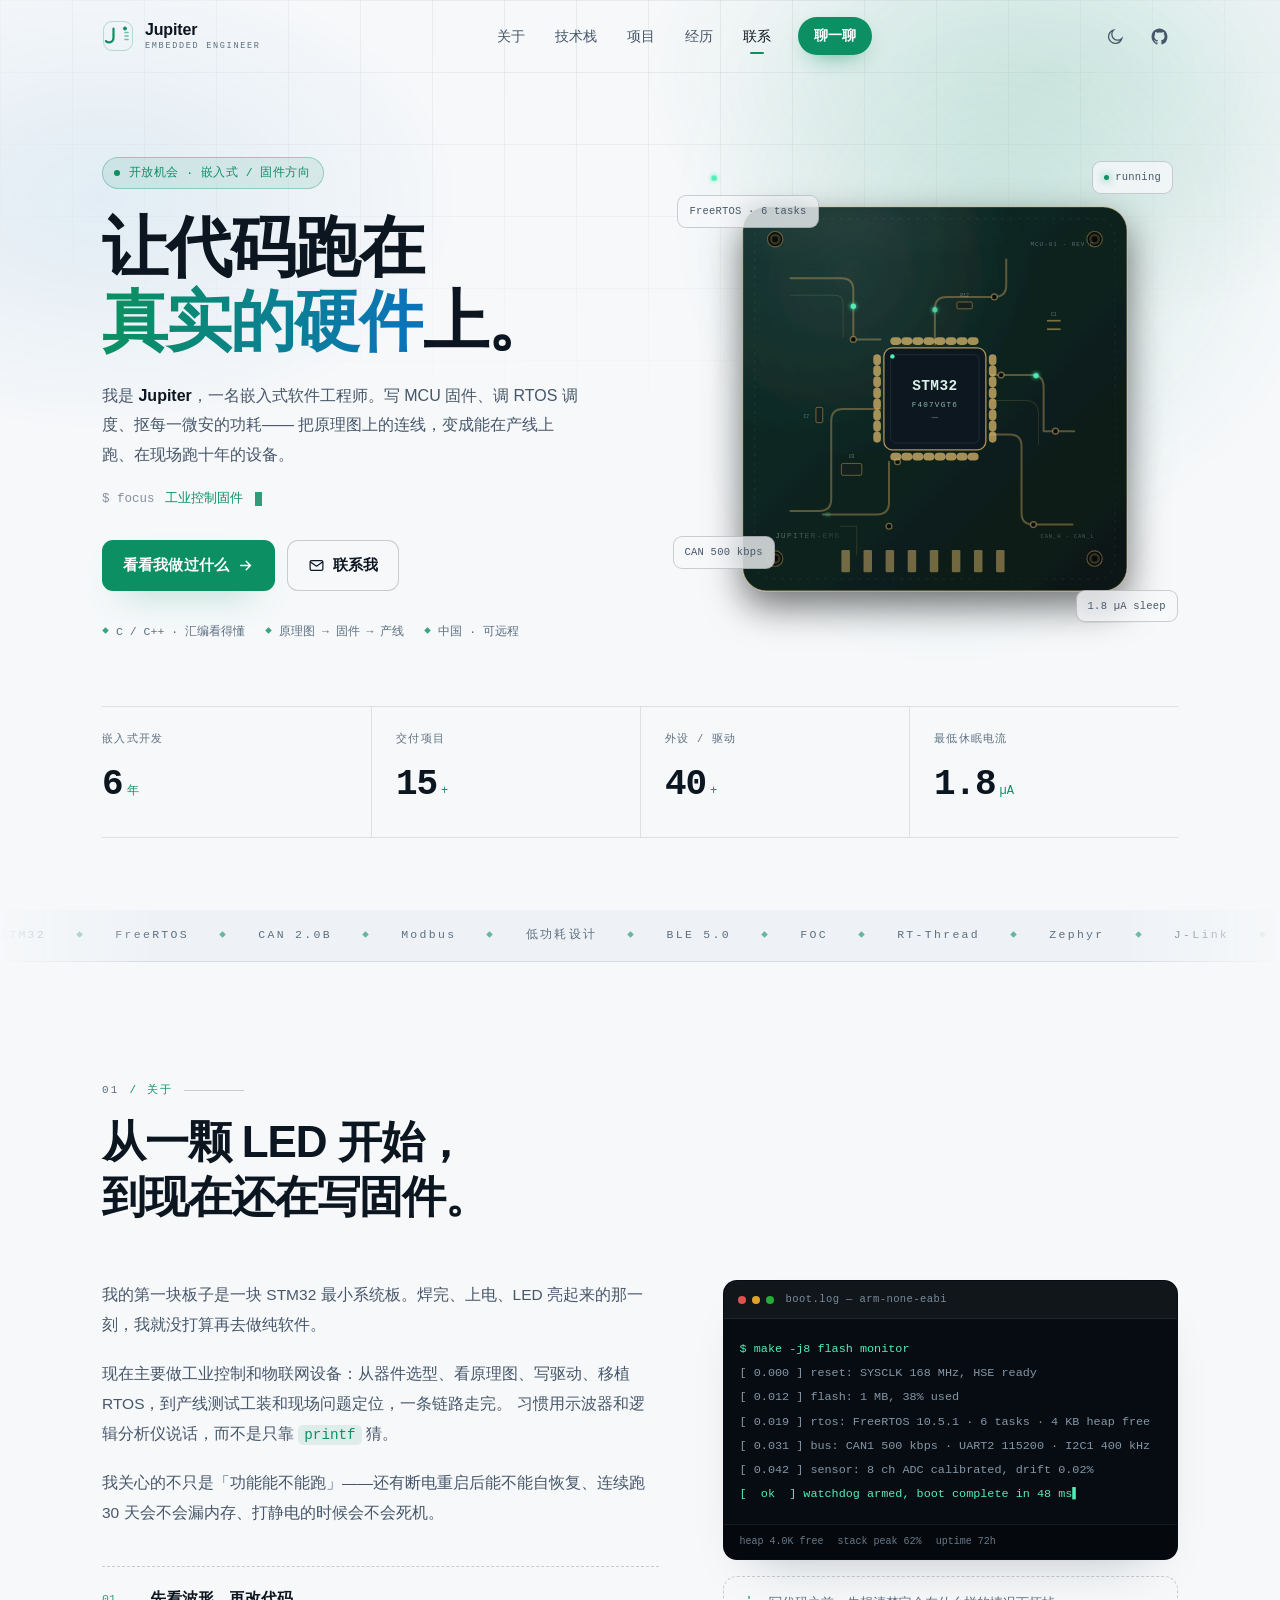
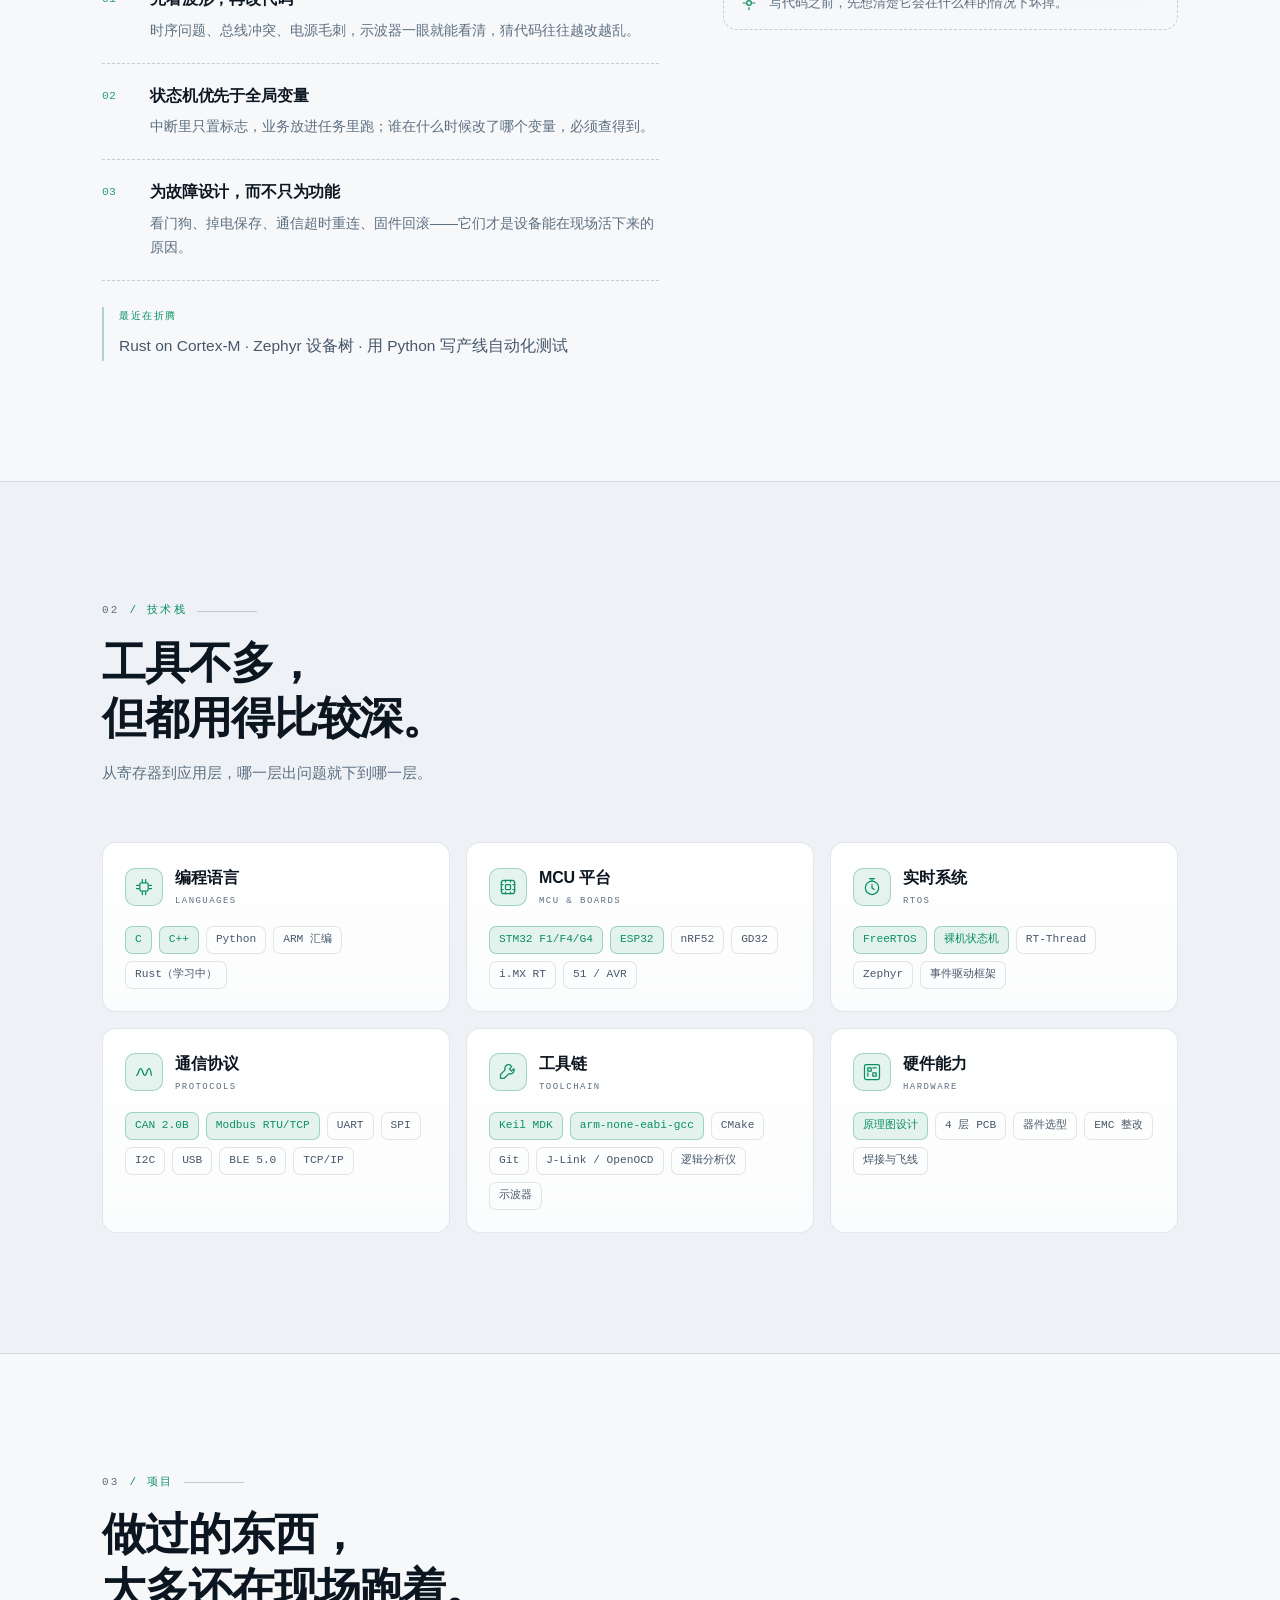
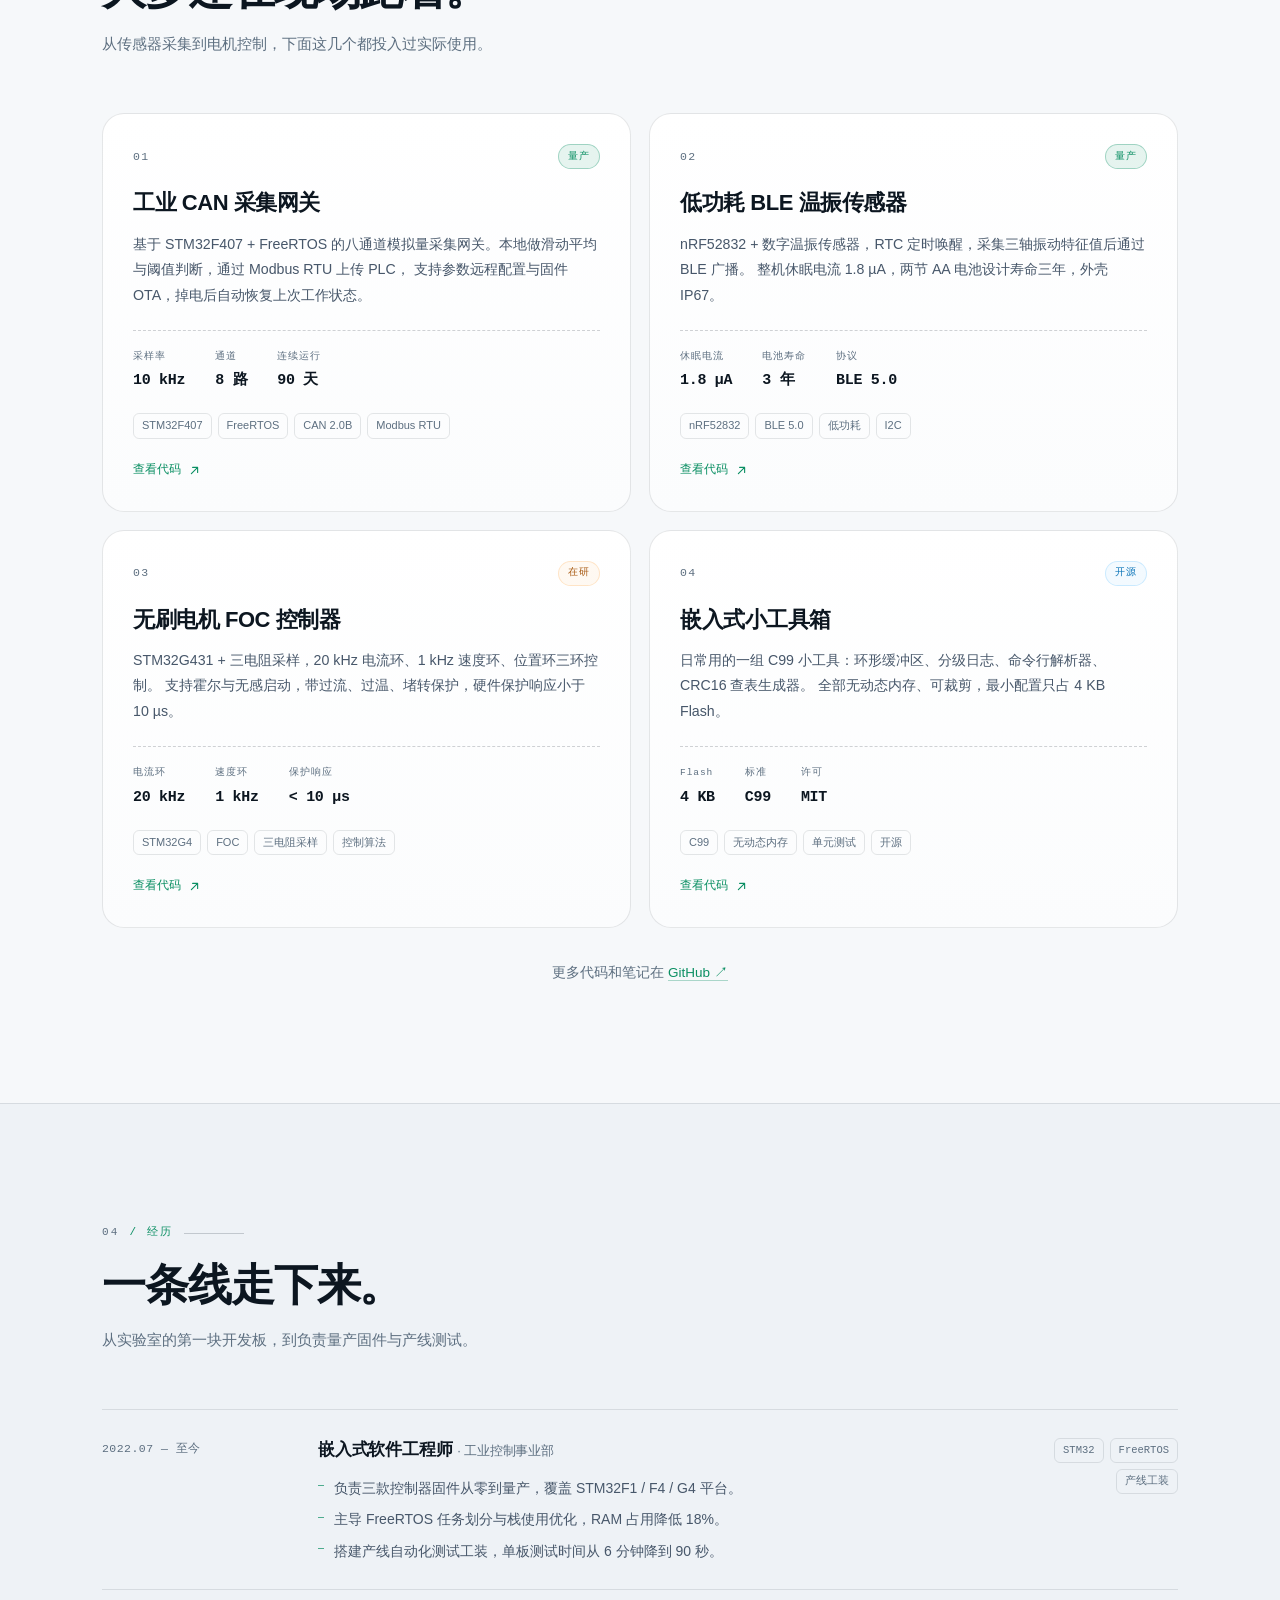
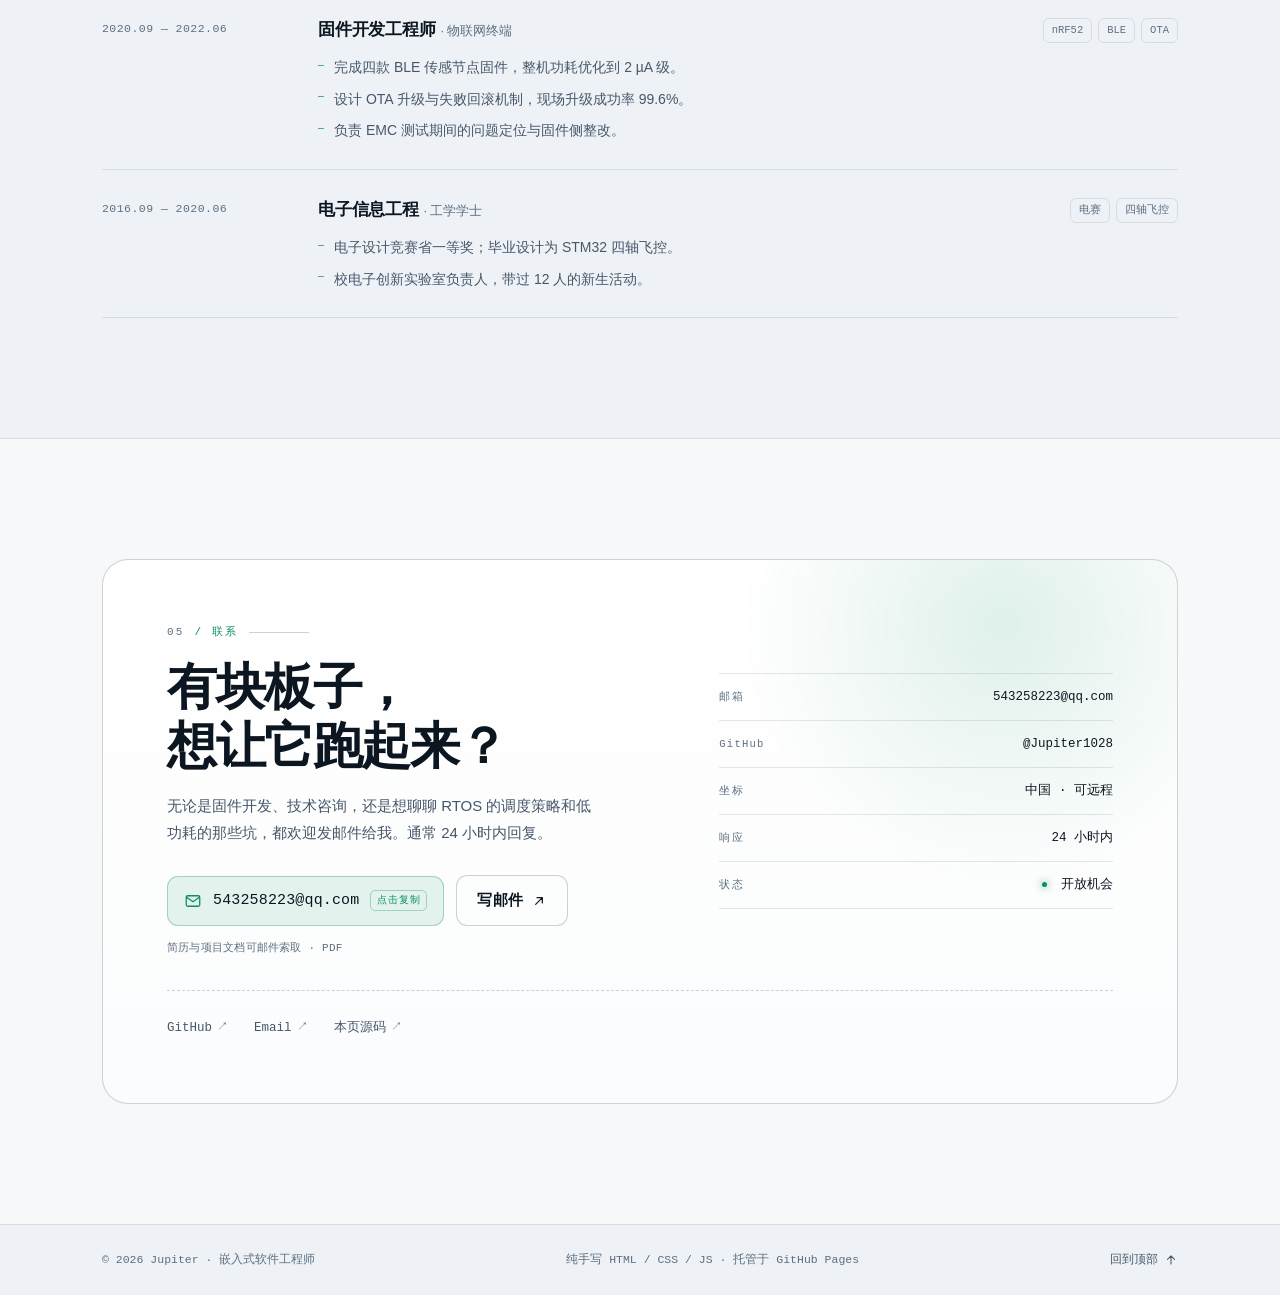
==== commit 702e2417: "fix: 修正 Pages 项目页的绝对 URL 与部署说明" ====
--- a/index.html
+++ b/index.html
@@ -8,7 +8,7 @@
 <meta name="author" content="Jupiter">
 <meta name="theme-color" content="#06090e" media="(prefers-color-scheme: dark)">
 <meta name="theme-color" content="#f6f8fa" media="(prefers-color-scheme: light)">
-<link rel="canonical" href="https://jupiter1028.github.io/">
+<link rel="canonical" href="https://jupiter1028.github.io/jupiter.github.io/">
 <link rel="icon" href="assets/img/favicon.svg" type="image/svg+xml">
 <link rel="apple-touch-icon" href="assets/img/favicon.svg">
 
@@ -18,14 +18,14 @@
 <meta property="og:site_name" content="Jupiter · 嵌入式工程师">
 <meta property="og:title" content="Jupiter — 嵌入式软件工程师">
 <meta property="og:description" content="写 MCU 固件、调 RTOS 调度、抠每一微安的功耗。把原理图上的线与 C 代码，变成能在产线上跑、在现场跑十年的设备。">
-<meta property="og:url" content="https://jupiter1028.github.io/">
-<meta property="og:image" content="https://jupiter1028.github.io/assets/img/og-cover.png">
+<meta property="og:url" content="https://jupiter1028.github.io/jupiter.github.io/">
+<meta property="og:image" content="https://jupiter1028.github.io/jupiter.github.io/assets/img/og-cover.png">
 <meta property="og:image:width" content="1200">
 <meta property="og:image:height" content="630">
 <meta name="twitter:card" content="summary_large_image">
 <meta name="twitter:title" content="Jupiter — 嵌入式软件工程师">
 <meta name="twitter:description" content="MCU 固件 / FreeRTOS / 低功耗 / CAN · Modbus">
-<meta name="twitter:image" content="https://jupiter1028.github.io/assets/img/og-cover.png">
+<meta name="twitter:image" content="https://jupiter1028.github.io/jupiter.github.io/assets/img/og-cover.png">
 
 <link rel="stylesheet" href="assets/css/style.css">
 <script>
@@ -45,7 +45,7 @@
   "@context": "https://schema.org",
   "@type": "Person",
   "name": "Jupiter",
-  "url": "https://jupiter1028.github.io/",
+  "url": "https://jupiter1028.github.io/jupiter.github.io/",
   "jobTitle": "嵌入式软件工程师",
   "description": "嵌入式软件工程师，专注 MCU 固件开发、FreeRTOS、低功耗设计与工业通信协议。",
   "knowsAbout": ["Embedded Systems", "Firmware", "STM32", "FreeRTOS", "CAN bus", "Modbus", "Low-power design"],
@@ -715,7 +715,7 @@
         <ul class="contact__links">
           <li><a href="https://github.com/Jupiter1028" target="_blank" rel="noopener">GitHub <span>↗</span></a></li>
           <li><a href="mailto:543258223@qq.com">Email <span>↗</span></a></li>
-          <li><a href="https://jupiter1028.github.io/" target="_blank" rel="noopener">本页源码 <span>↗</span></a></li>
+          <li><a href="https://github.com/Jupiter1028/jupiter.github.io" target="_blank" rel="noopener">本页源码 <span>↗</span></a></li>
         </ul>
       </div>
     </div>
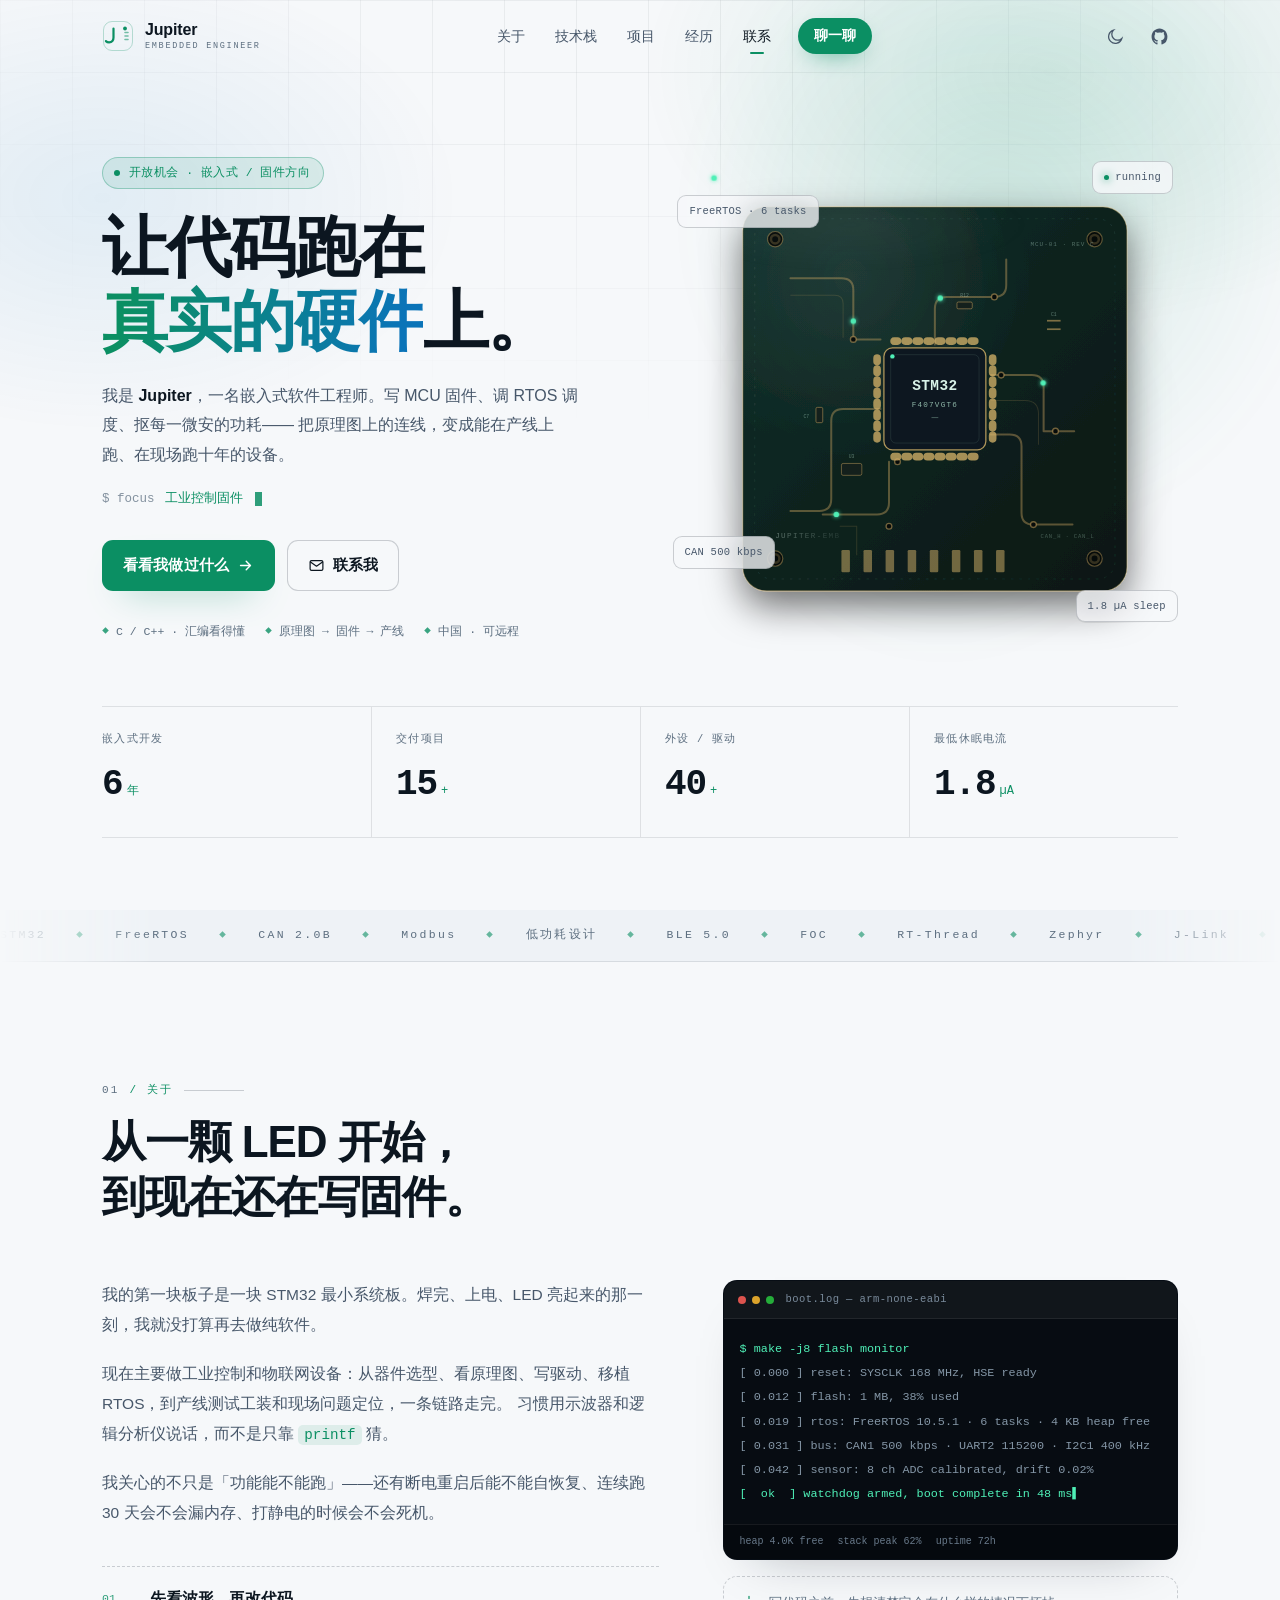
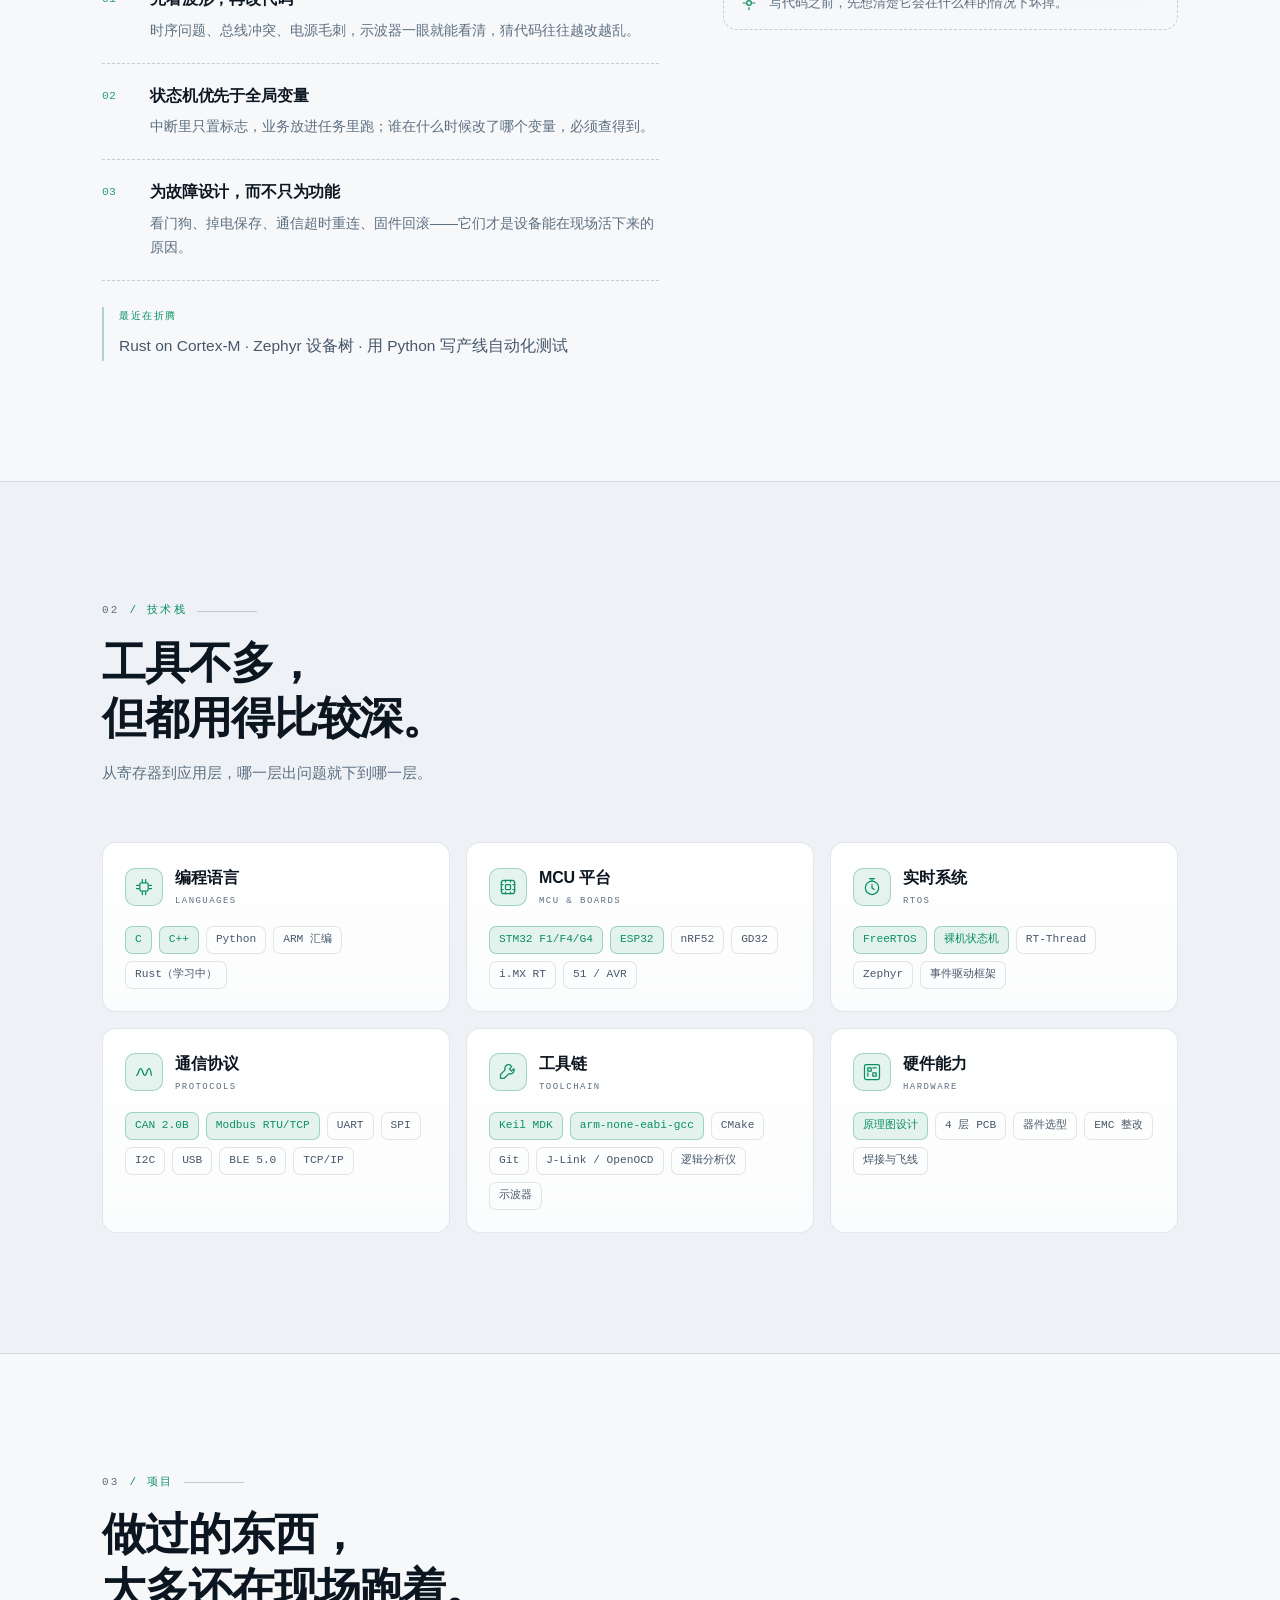
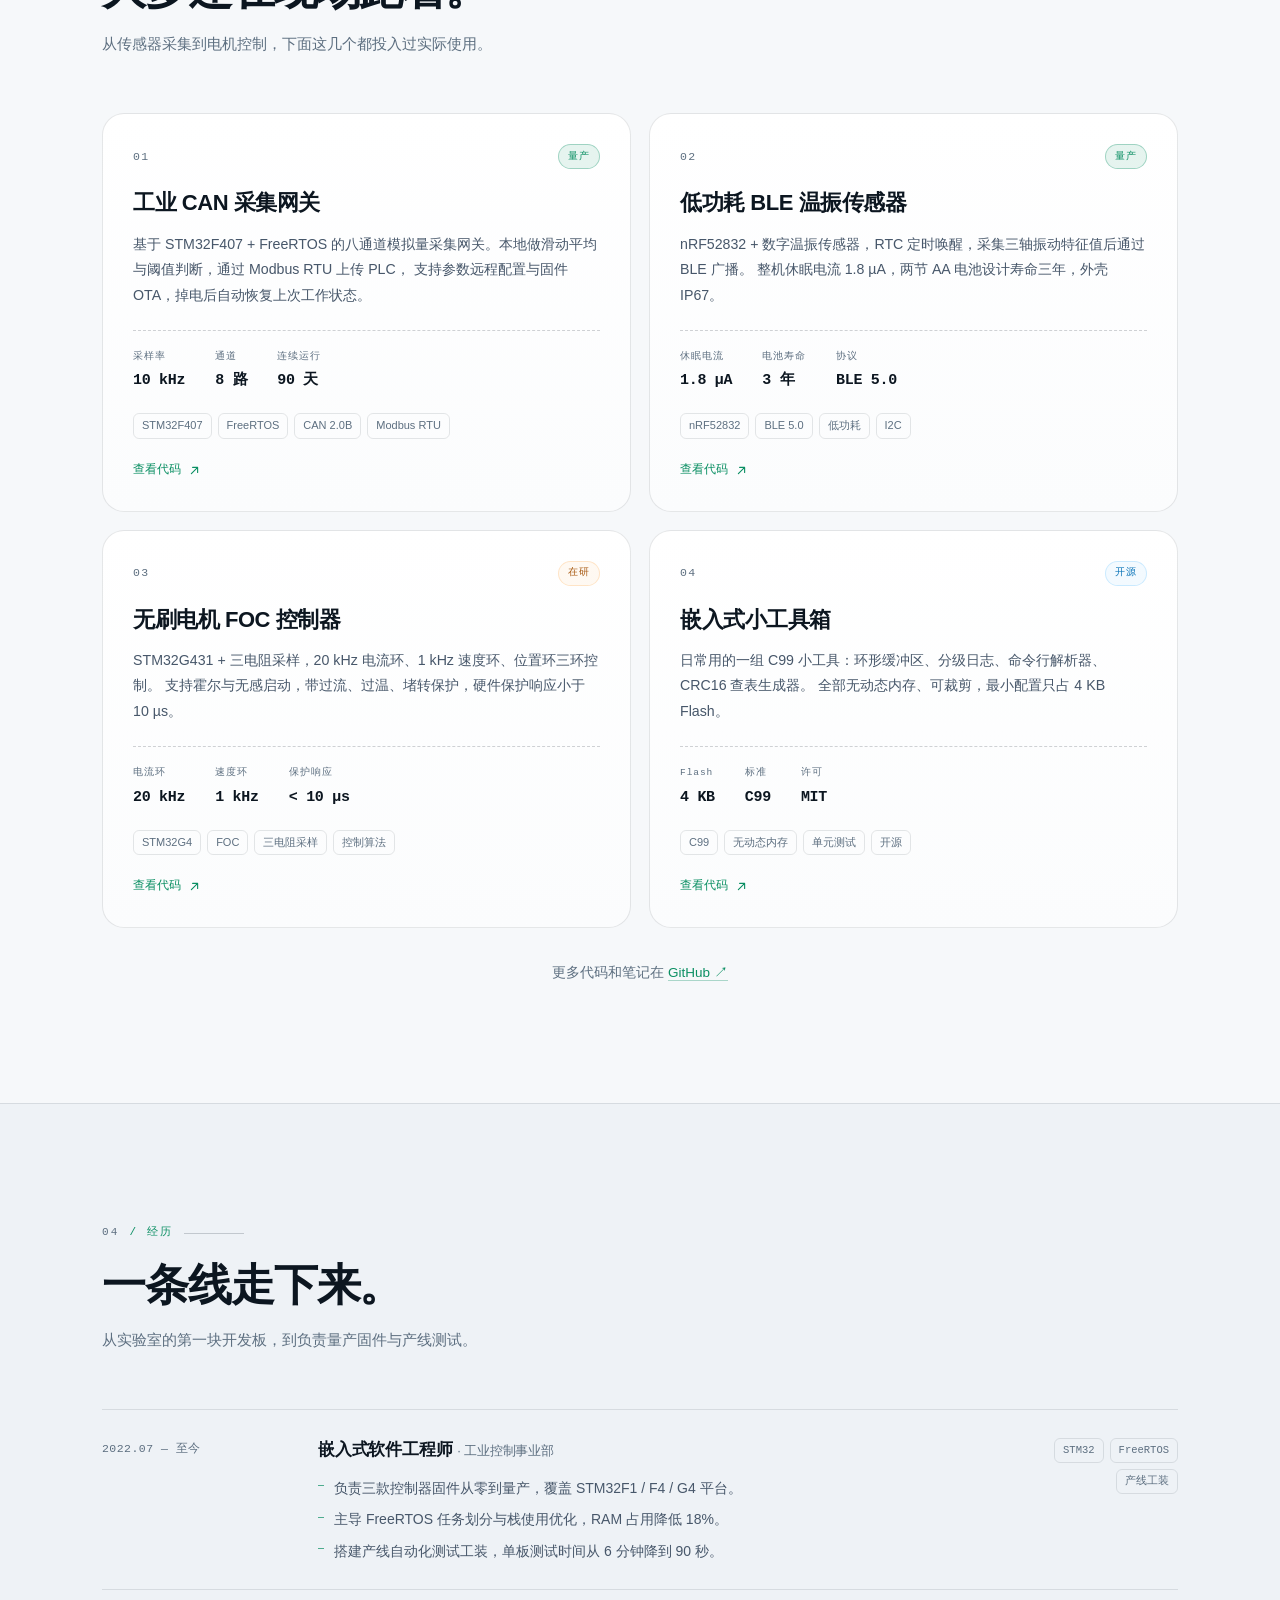
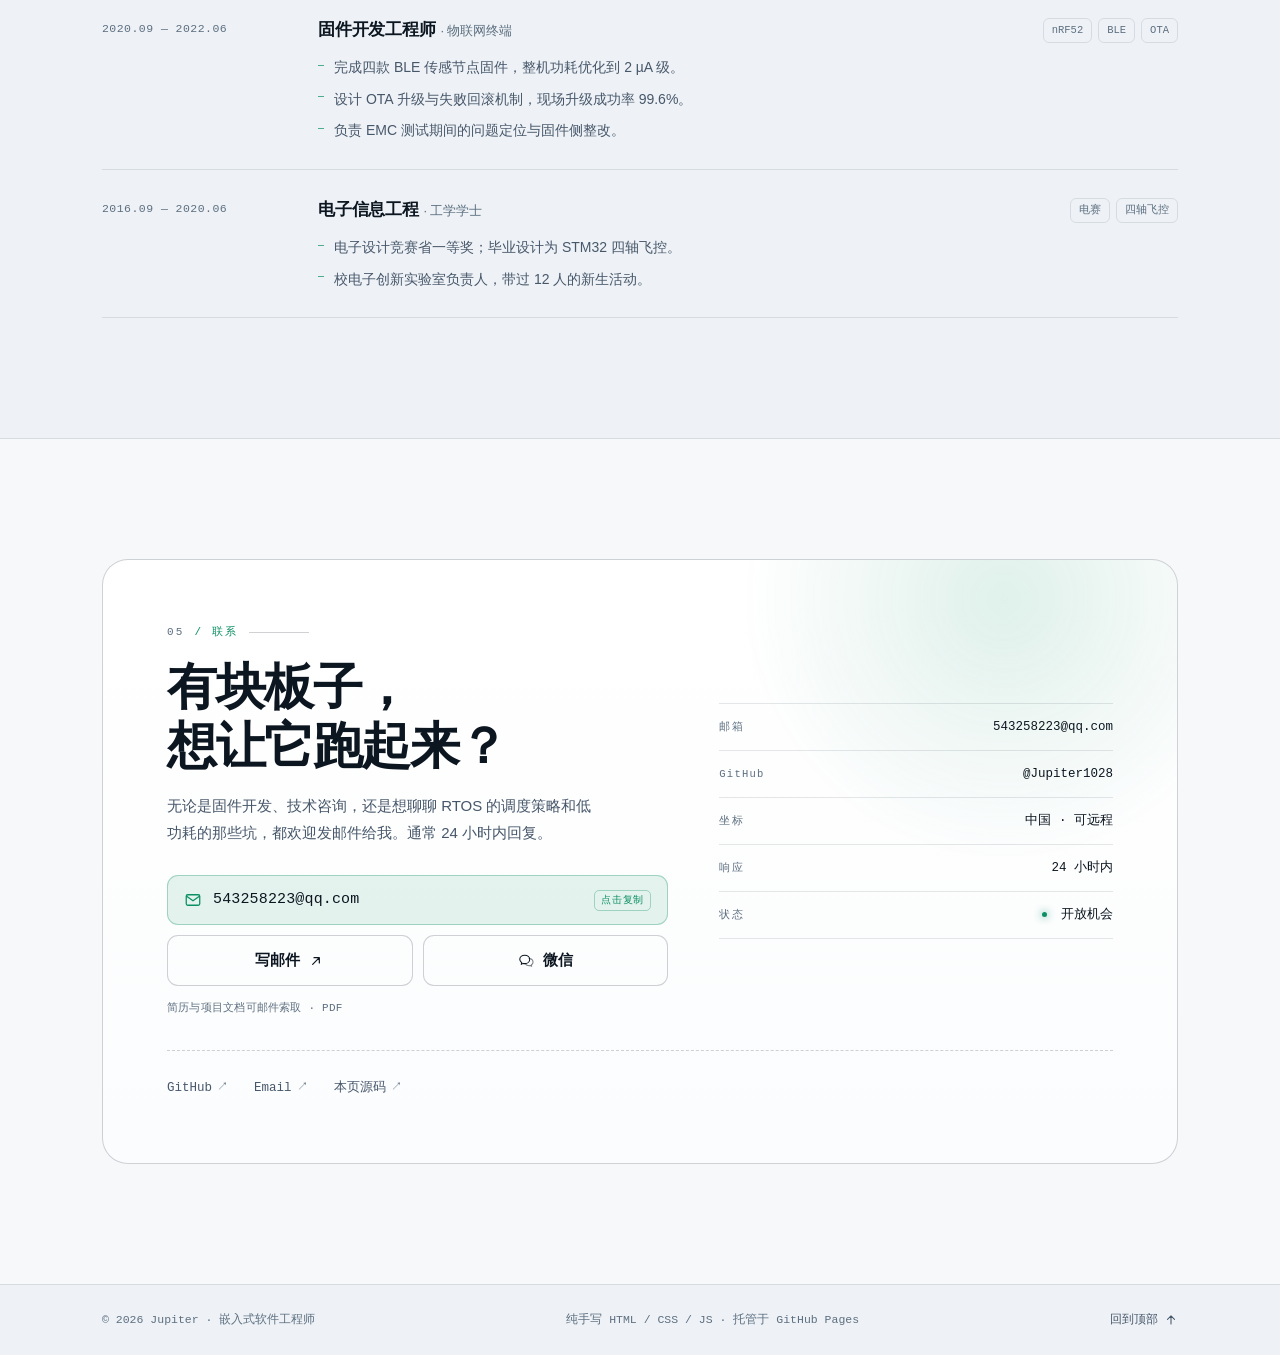
==== commit 19bc22c8: "feat: 聊一聊改为微信 / 邮件三选一联系面板" ====
--- a/index.html
+++ b/index.html
@@ -80,7 +80,7 @@
       <a href="#work" class="nav__link">项目</a>
       <a href="#experience" class="nav__link">经历</a>
       <a href="#contact" class="nav__link">联系</a>
-      <a class="nav__cta" href="mailto:543258223@qq.com">聊一聊</a>
+      <button class="nav__cta" type="button" data-open-contact aria-haspopup="dialog" aria-controls="contactModal">聊一聊</button>
     </nav>
 
     <div class="header__actions">
@@ -688,7 +688,7 @@
             </p>
 
             <div class="contact__actions">
-              <button class="mail" id="copyMail" type="button" data-mail="543258223@qq.com">
+              <button class="mail" id="copyMail" type="button" data-copy="543258223@qq.com" data-copy-label="邮箱">
                 <span class="mail__icon" aria-hidden="true">
                   <svg viewBox="0 0 24 24" width="18" height="18" fill="none" stroke="currentColor" stroke-width="1.7" stroke-linecap="round" stroke-linejoin="round"><rect x="3" y="5" width="18" height="14" rx="2"/><path d="m3.5 7 8.5 6 8.5-6"/></svg>
                 </span>
@@ -699,6 +699,10 @@
                 写邮件
                 <svg viewBox="0 0 24 24" width="16" height="16" fill="none" stroke="currentColor" stroke-width="1.8" stroke-linecap="round" stroke-linejoin="round" aria-hidden="true"><path d="M7 17 17 7M9 7h8v8"/></svg>
               </a>
+              <button class="btn btn--ghost" type="button" data-open-contact aria-haspopup="dialog" aria-controls="contactModal">
+                <svg viewBox="0 0 24 24" width="17" height="17" fill="none" stroke="currentColor" stroke-width="1.5" stroke-linecap="round" stroke-linejoin="round" aria-hidden="true"><path d="M9.5 4.5c-3.9 0-7 2.6-7 5.9 0 1.9 1.1 3.6 2.8 4.7l-.7 2.4 2.6-1.4c.7.2 1.5.3 2.3.3 3.9 0 7-2.6 7-5.9s-3.1-6-7-6Z"/><path d="M15.6 9.2c3.1.2 5.6 2.4 5.6 5.1 0 1.6-.9 3-2.4 4l.5 1.9-2.1-1.1c-.6.1-1.2.2-1.9.2-2.4 0-4.5-1.2-5.3-3" opacity=".55"/></svg>
+                微信
+              </button>
             </div>
             <p class="contact__note">简历与项目文档可邮件索取 · PDF</p>
           </div>
@@ -733,6 +737,60 @@
   </div>
 </footer>
 
+<!-- ======================= 联系面板（三选一） ======================= -->
+<div class="contact-modal" id="contactModal" hidden>
+  <div class="contact-modal__backdrop" data-close-contact></div>
+  <div class="contact-modal__dialog" role="dialog" aria-modal="true" tabindex="-1" aria-labelledby="contactModalTitle" aria-describedby="contactModalDesc">
+    <button class="contact-modal__close" type="button" data-close-contact aria-label="关闭联系面板">
+      <svg viewBox="0 0 24 24" width="18" height="18" fill="none" stroke="currentColor" stroke-width="1.8" stroke-linecap="round" aria-hidden="true"><path d="M6 6l12 12M18 6 6 18"/></svg>
+    </button>
+
+    <p class="eyebrow"><span>联系</span> / 三选一</p>
+    <h2 class="contact-modal__title" id="contactModalTitle">聊聊嵌入式？</h2>
+    <p class="contact-modal__desc" id="contactModalDesc">扫码、唤起微信，或者直接发邮件——哪个顺手用哪个。</p>
+
+    <div class="contact-modal__grid">
+      <section class="contact-option contact-option--qr">
+        <header class="contact-option__head">
+          <span class="contact-option__icon" aria-hidden="true">
+            <svg viewBox="0 0 24 24" fill="none" stroke="currentColor" stroke-width="1.5" stroke-linecap="round" stroke-linejoin="round"><rect x="3.5" y="3.5" width="6" height="6" rx="1"/><rect x="14.5" y="3.5" width="6" height="6" rx="1"/><rect x="3.5" y="14.5" width="6" height="6" rx="1"/><path d="M14.5 14.5h2.5v2.5h-2.5zM20 14.5h.5M14.5 20h.5M20 20h.5M18 17.5h3M14.5 22v-3"/></svg>
+          </span>
+          <h3>扫码加微信</h3>
+        </header>
+        <div class="qr">
+          <img src="assets/img/wechat-qr.png" alt="Jupiter 的微信二维码" width="200" height="200" loading="lazy">
+        </div>
+        <p class="contact-option__note">微信扫一扫，或长按识别</p>
+      </section>
+
+      <section class="contact-option">
+        <header class="contact-option__head">
+          <span class="contact-option__icon" aria-hidden="true">
+            <svg viewBox="0 0 24 24" fill="none" stroke="currentColor" stroke-width="1.5" stroke-linecap="round" stroke-linejoin="round"><path d="M9.5 4.5c-3.9 0-7 2.6-7 5.9 0 1.9 1.1 3.6 2.8 4.7l-.7 2.4 2.6-1.4c.7.2 1.5.3 2.3.3 3.9 0 7-2.6 7-5.9s-3.1-6-7-6Z"/><path d="M15.6 9.2c3.1.2 5.6 2.4 5.6 5.1 0 1.6-.9 3-2.4 4l.5 1.9-2.1-1.1c-.6.1-1.2.2-1.9.2-2.4 0-4.5-1.2-5.3-3" opacity=".55"/></svg>
+          </span>
+          <h3>微信直接联系</h3>
+        </header>
+        <p class="contact-option__text">手机上点一下，直接跳到微信 App。</p>
+        <a class="btn btn--primary btn--sm" id="wechatApp" href="weixin://">打开微信</a>
+        <p class="contact-option__note">电脑端请用左边的二维码</p>
+      </section>
+
+      <section class="contact-option">
+        <header class="contact-option__head">
+          <span class="contact-option__icon" aria-hidden="true">
+            <svg viewBox="0 0 24 24" fill="none" stroke="currentColor" stroke-width="1.5" stroke-linecap="round" stroke-linejoin="round"><rect x="3" y="5" width="18" height="14" rx="2"/><path d="m3.5 7 8.5 6 8.5-6"/></svg>
+          </span>
+          <h3>发邮件</h3>
+        </header>
+        <p class="contact-option__text">适合发简历、需求文档或长问题。</p>
+        <a class="btn btn--ghost btn--sm" href="mailto:543258223@qq.com">写邮件</a>
+        <button class="link-btn" type="button" data-copy="543258223@qq.com" data-copy-label="邮箱">复制邮箱</button>
+        <p class="contact-option__note">通常 24 小时内回复</p>
+      </section>
+    </div>
+  </div>
+</div>
+
 <div class="toast" id="toast" role="status" aria-live="polite"></div>
 
 <script src="assets/js/main.js" defer></script>
--- a/assets/css/style.css
+++ b/assets/css/style.css
@@ -228,12 +228,16 @@
 .nav__cta {
   margin-left: 10px;
   padding: 8px 16px;
+  border: 0;
+  font-family: inherit;
   font-size: 13.5px;
   font-weight: 600;
+  line-height: 1.5;
   border-radius: 999px;
   color: var(--accent-ink);
   background: var(--accent);
   box-shadow: 0 8px 24px -12px var(--accent);
+  cursor: pointer;
   transition: transform 0.2s var(--ease), filter 0.2s var(--ease);
 }
 .nav__cta:hover { transform: translateY(-1px); filter: brightness(1.06); }
@@ -1139,12 +1143,14 @@
   color: var(--text-2);
 }
 .contact__actions {
-  display: flex;
-  flex-wrap: wrap;
-  align-items: center;
-  gap: 12px;
+  display: grid;
+  grid-template-columns: repeat(2, minmax(0, 1fr));
+  gap: 10px;
   margin-top: 28px;
 }
+.contact__actions .mail { grid-column: 1 / -1; }
+.contact__actions .mail__hint { margin-left: auto; }
+.contact__actions .btn { justify-content: center; }
 .mail {
   display: inline-flex;
   align-items: center;
@@ -1199,6 +1205,178 @@
 .contact__links a span { color: var(--text-3); font-size: 11px; }
 .contact__links a:hover { color: var(--accent); }
 
+/* ---------- 11b. 联系面板 ---------- */
+.contact-modal {
+  position: fixed;
+  inset: 0;
+  z-index: 300;
+  display: flex;
+  align-items: center;
+  justify-content: center;
+  padding: clamp(16px, 4vw, 40px);
+}
+.contact-modal[hidden] { display: none; }
+
+.contact-modal__backdrop {
+  position: absolute;
+  inset: 0;
+  background: rgba(3, 6, 10, 0.74);
+  -webkit-backdrop-filter: blur(8px);
+  backdrop-filter: blur(8px);
+  opacity: 0;
+  transition: opacity 0.26s var(--ease);
+}
+[data-theme="light"] .contact-modal__backdrop { background: rgba(12, 22, 32, 0.45); }
+
+.contact-modal__dialog {
+  position: relative;
+  width: min(880px, 100%);
+  max-height: calc(100vh - 2 * clamp(16px, 4vw, 40px));
+  max-height: calc(100dvh - 2 * clamp(16px, 4vw, 40px));
+  overflow-y: auto;
+  overscroll-behavior: contain;
+  padding: clamp(24px, 3.4vw, 40px);
+  border: 1px solid var(--line-strong);
+  border-radius: clamp(16px, 2vw, 24px);
+  background: var(--panel-solid);
+  box-shadow: 0 50px 120px -50px #000;
+  opacity: 0;
+  transform: translateY(14px) scale(0.985);
+  transition: opacity 0.26s var(--ease), transform 0.26s var(--ease);
+}
+.contact-modal.is-open .contact-modal__backdrop { opacity: 1; }
+.contact-modal.is-open .contact-modal__dialog { opacity: 1; transform: none; }
+.contact-modal__dialog:focus { outline: none; }
+
+.contact-modal__close {
+  position: absolute;
+  top: 14px;
+  right: 14px;
+  width: 36px;
+  height: 36px;
+  display: grid;
+  place-items: center;
+  border: 1px solid transparent;
+  border-radius: 9px;
+  background: transparent;
+  color: var(--text-3);
+  cursor: pointer;
+  transition: color 0.2s var(--ease), background 0.2s var(--ease),
+    border-color 0.2s var(--ease);
+}
+.contact-modal__close:hover {
+  color: var(--text);
+  background: var(--accent-soft);
+  border-color: var(--accent-line);
+}
+
+.contact-modal__title {
+  margin-top: 14px;
+  font-size: clamp(24px, 3vw, 34px);
+  line-height: 1.2;
+  letter-spacing: -0.025em;
+  font-weight: 700;
+}
+.contact-modal__desc {
+  margin-top: 9px;
+  font-size: 14px;
+  line-height: 1.7;
+  color: var(--text-2);
+}
+
+.contact-modal__grid {
+  display: grid;
+  grid-template-columns: minmax(0, 1.04fr) minmax(0, 1fr);
+  grid-auto-rows: 1fr;
+  gap: 12px;
+  margin-top: 24px;
+}
+.contact-option--qr {
+  grid-row: span 2;
+  justify-content: center;
+}
+.contact-option--qr .contact-option__note { margin-top: 0; }
+.contact-option {
+  display: flex;
+  flex-direction: column;
+  gap: 12px;
+  padding: 18px;
+  border: 1px solid var(--line);
+  border-radius: var(--radius);
+  background: var(--panel);
+  transition: border-color 0.25s var(--ease);
+}
+.contact-option:hover { border-color: var(--line-strong); }
+.contact-option__head { display: flex; align-items: center; gap: 9px; }
+.contact-option__icon {
+  flex-shrink: 0;
+  width: 30px;
+  height: 30px;
+  display: grid;
+  place-items: center;
+  border: 1px solid var(--accent-line);
+  border-radius: 8px;
+  background: var(--accent-soft);
+  color: var(--accent);
+}
+.contact-option__icon svg { width: 16px; height: 16px; }
+.contact-option h3 {
+  font-size: 14.5px;
+  font-weight: 600;
+  letter-spacing: -0.01em;
+}
+.contact-option__text {
+  font-size: 12.8px;
+  line-height: 1.65;
+  color: var(--text-3);
+}
+.contact-option__note {
+  margin-top: auto;
+  font-family: var(--font-mono);
+  font-size: 10.5px;
+  line-height: 1.5;
+  color: var(--text-3);
+}
+.qr {
+  display: grid;
+  place-items: center;
+  width: fit-content;
+  margin-inline: auto;
+  padding: 8px;
+  border-radius: 12px;
+  background: #fff;
+  border: 1px solid rgba(9, 20, 32, 0.08);
+  box-shadow: 0 10px 26px -18px rgba(9, 20, 32, 0.55);
+}
+.qr img {
+  width: 200px;
+  max-width: 100%;
+  height: auto;
+  border-radius: 6px;
+}
+.btn--sm {
+  align-self: flex-start;
+  padding: 9px 15px;
+  font-size: 13px;
+  border-radius: 9px;
+}
+.link-btn {
+  align-self: flex-start;
+  margin-top: -4px;
+  padding: 0;
+  border: 0;
+  background: none;
+  color: var(--accent);
+  font-family: var(--font-mono);
+  font-size: 11.5px;
+  cursor: pointer;
+  border-bottom: 1px solid transparent;
+  transition: border-color 0.2s var(--ease);
+}
+.link-btn:hover { border-bottom-color: var(--accent-line); }
+
+body.is-locked { overflow: hidden; }
+
 /* ---------- 12. 页脚 / 提示 ---------- */
 .site-footer {
   border-top: 1px solid var(--line);
@@ -1228,7 +1406,7 @@
   position: fixed;
   left: 50%;
   bottom: 28px;
-  z-index: 200;
+  z-index: 400;
   padding: 10px 18px;
   border: 1px solid var(--accent-line);
   border-radius: 10px;
@@ -1295,6 +1473,46 @@
   .footer__inner { justify-content: flex-start; }
 }
 
+@media (max-width: 760px) {
+  .contact-modal {
+    align-items: flex-end;
+    padding: 0;
+  }
+  .contact-modal__dialog {
+    width: 100%;
+    max-height: 92vh;
+    max-height: 92dvh;
+    padding: 22px 18px calc(22px + env(safe-area-inset-bottom));
+    border-radius: 22px 22px 0 0;
+    border-bottom: 0;
+  }
+  .contact-modal__title { font-size: 24px; }
+  .contact-modal__desc { font-size: 13px; }
+  .contact-modal__grid {
+    grid-template-columns: minmax(0, 1fr) minmax(0, 1fr);
+    gap: 10px;
+    margin-top: 18px;
+  }
+  .contact-option { padding: 14px; gap: 9px; }
+  .contact-option--qr {
+    grid-column: 1 / -1;
+    grid-row: auto;
+    align-items: center;
+    text-align: center;
+  }
+  .contact-option--qr .contact-option__head { justify-content: center; }
+  .contact-option--qr .contact-option__note { margin-top: 0; }
+  .qr { padding: 8px; }
+  .qr img { width: 150px; max-width: none; }
+  .contact-option__text { font-size: 12px; }
+  .contact-option .btn--sm {
+    align-self: stretch;
+    justify-content: center;
+    padding: 8px 12px;
+  }
+  .contact-option__note { font-size: 10px; }
+}
+
 @media (max-width: 560px) {
   .board-stage { max-width: 340px; }
   .float-chip--tr, .float-chip--br { display: none; }
@@ -1305,7 +1523,7 @@
   .hero__meta { font-size: 10.5px; gap: 6px 14px; }
   .metrics { gap: 14px; }
   .metrics dd { font-size: 13.5px; }
-  .contact__actions { align-items: stretch; flex-direction: column; }
+  .contact__actions { grid-template-columns: minmax(0, 1fr); }
   .mail { justify-content: center; }
   .contact__actions .btn { justify-content: center; }
   .mail__hint { display: none; }
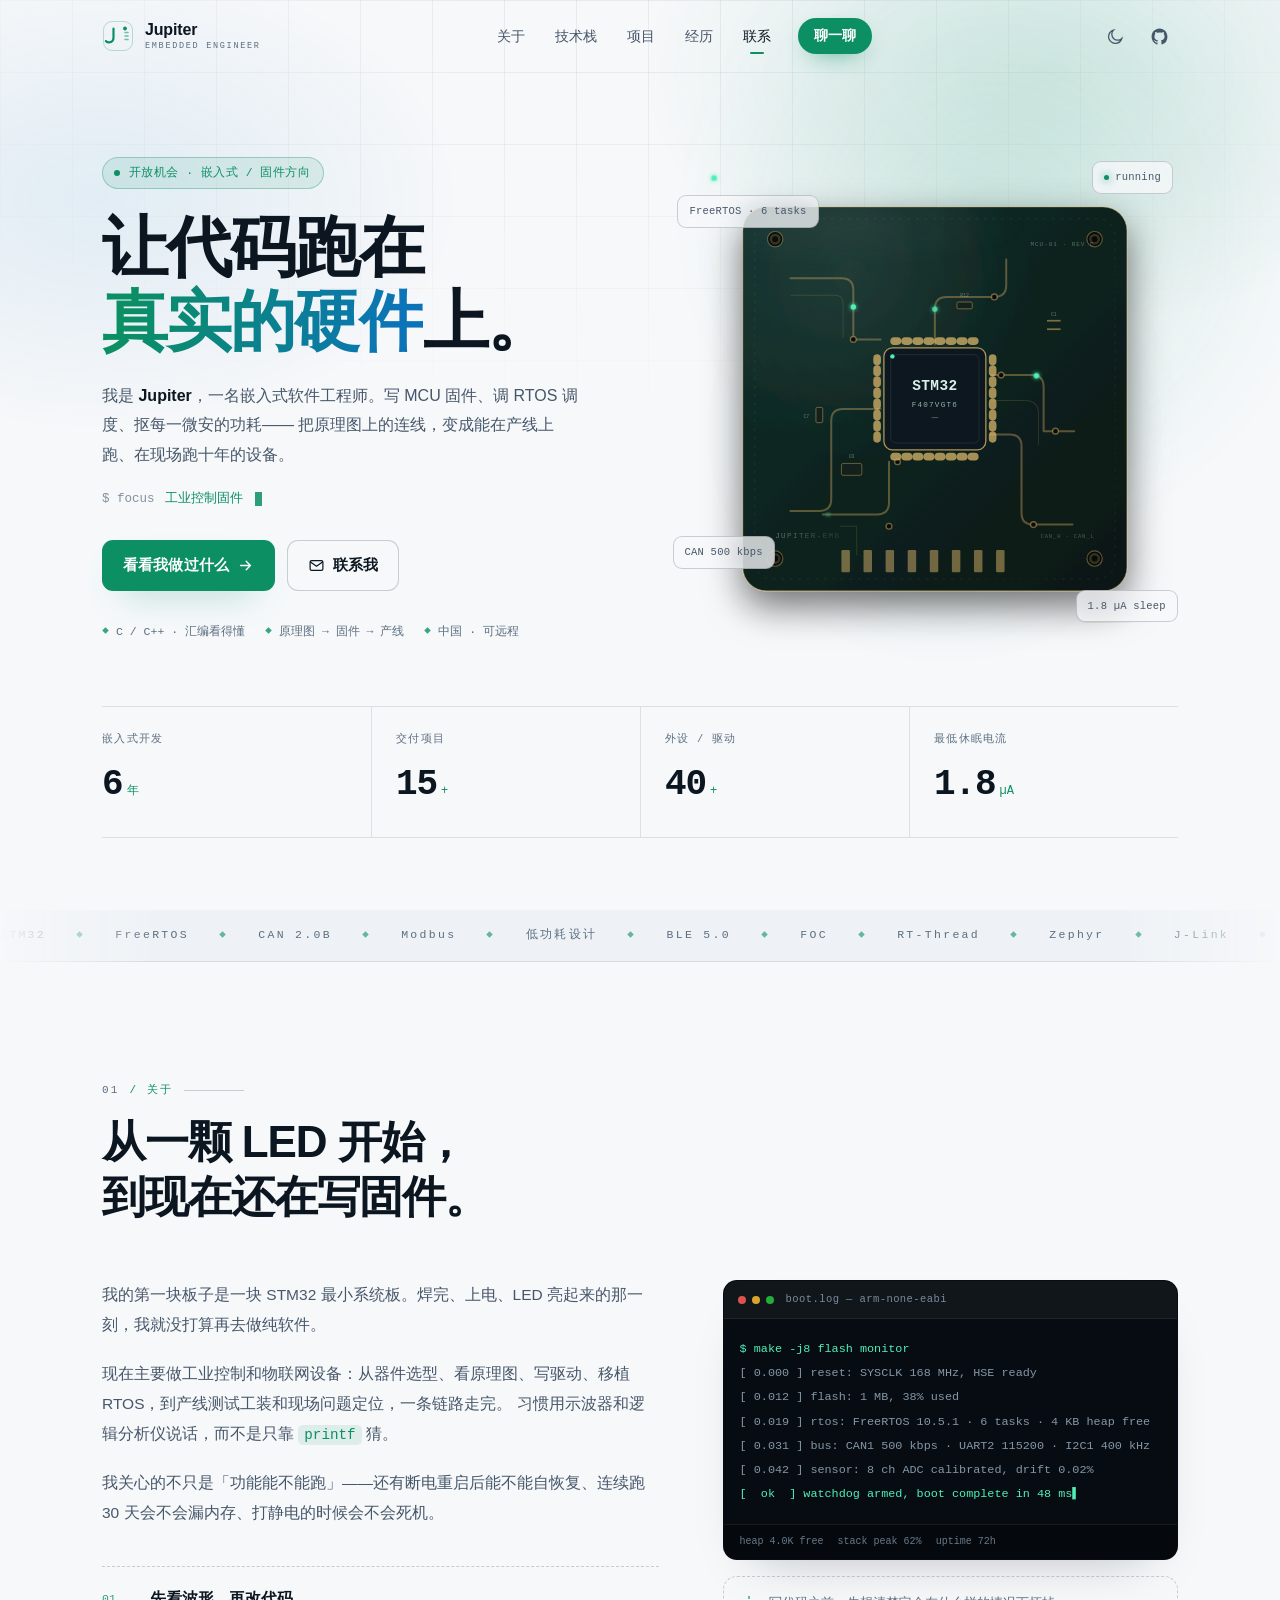
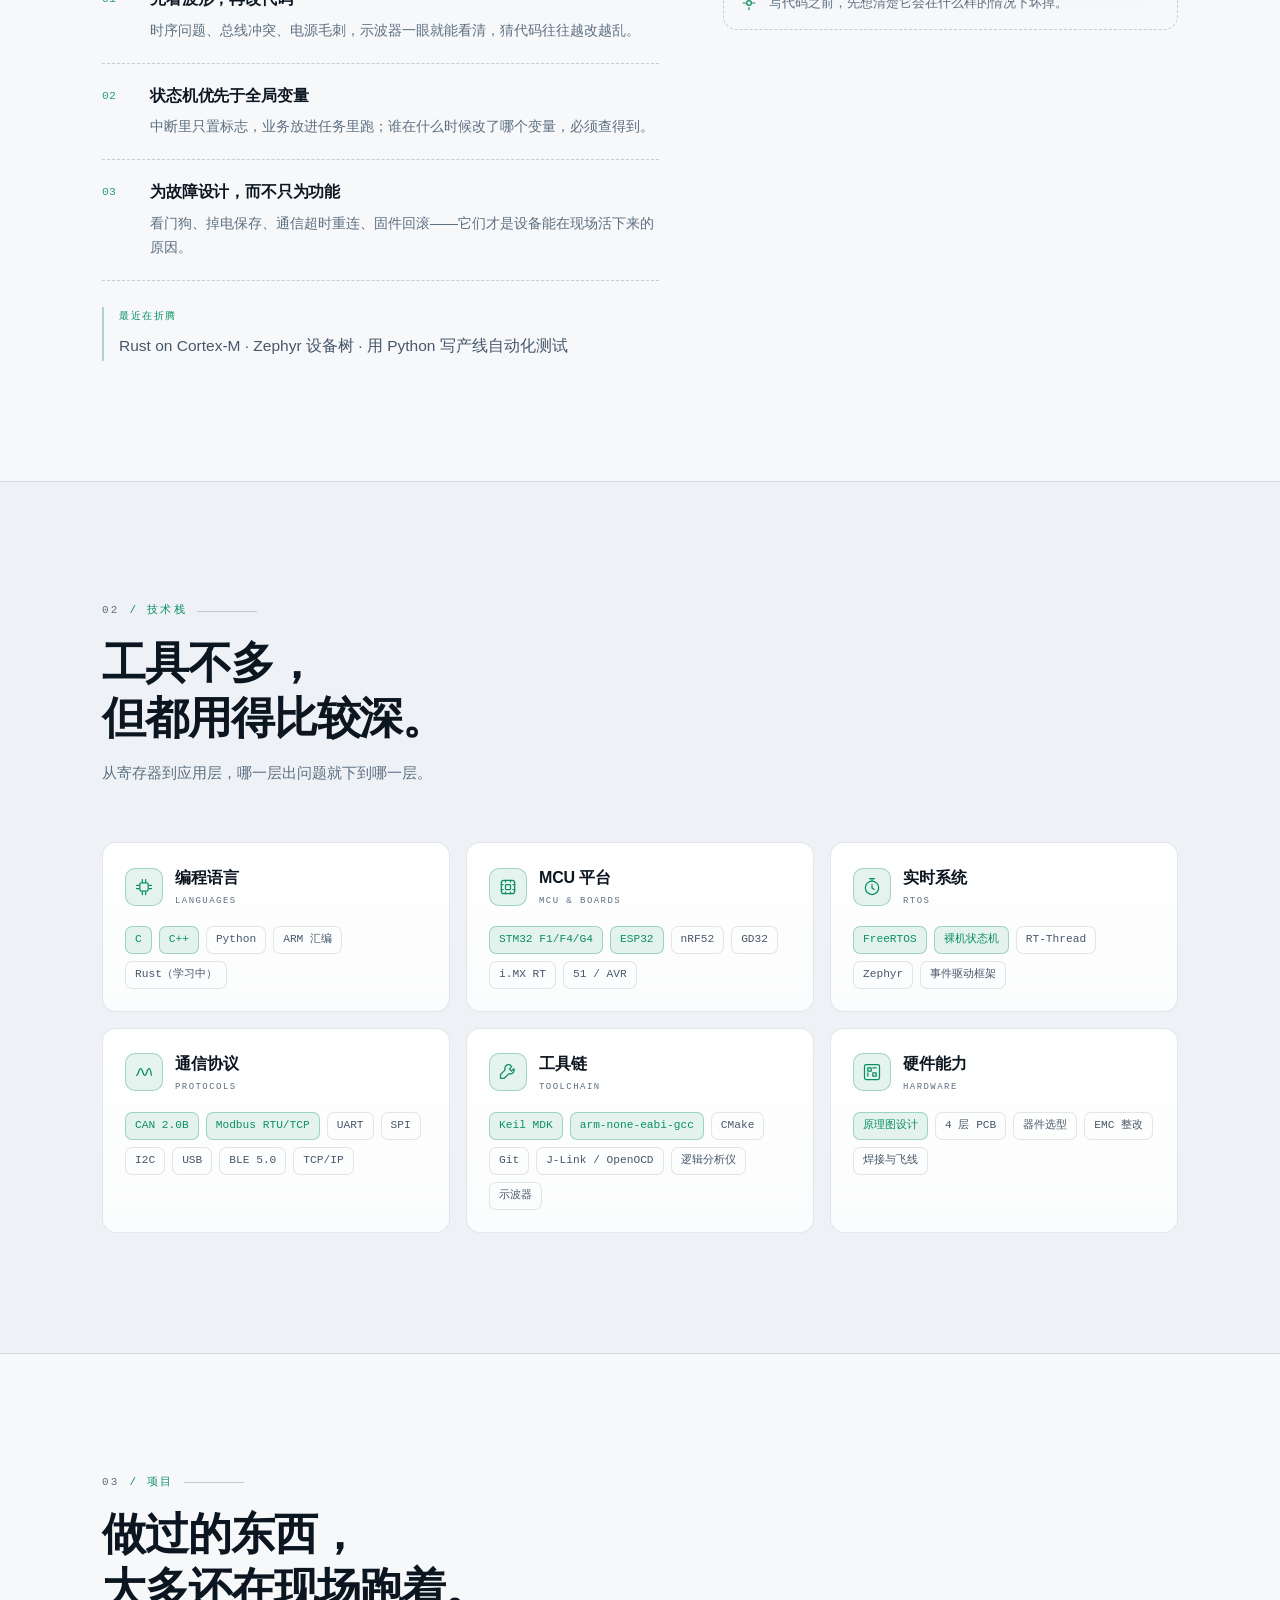
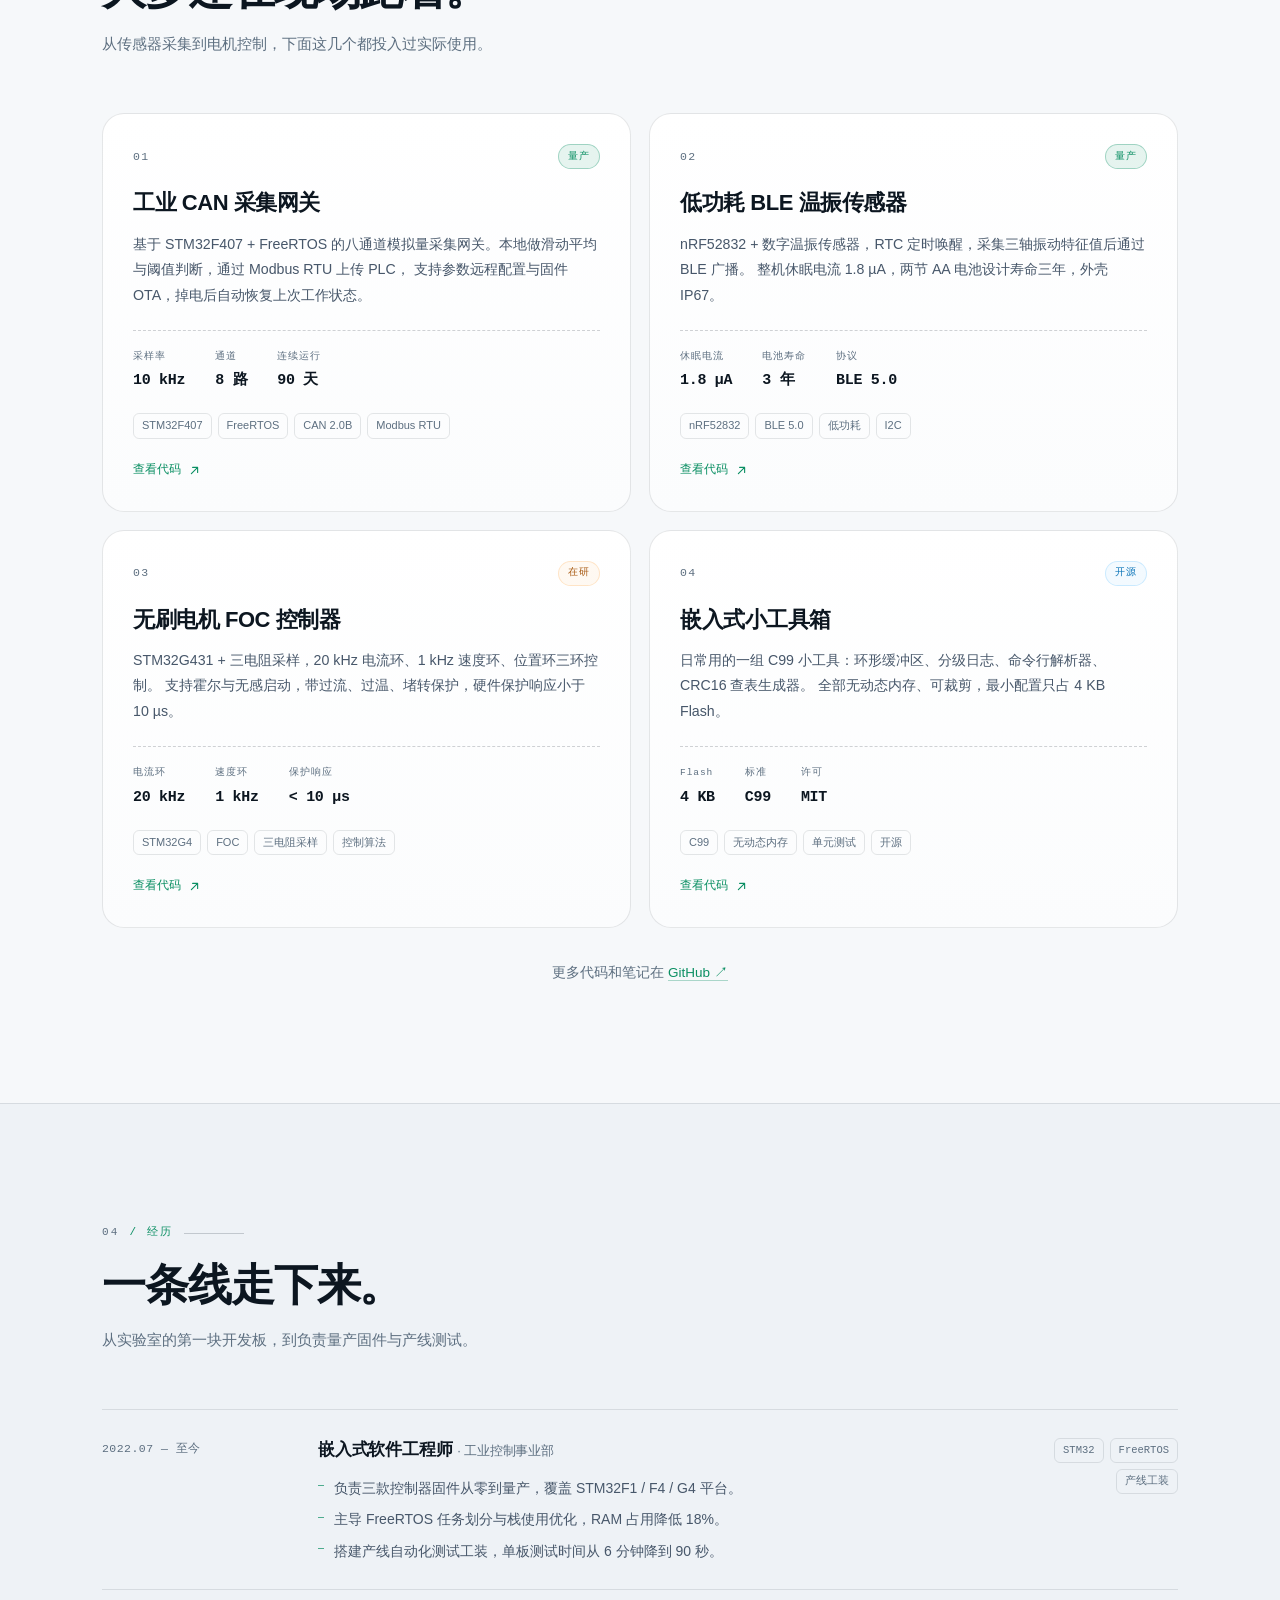
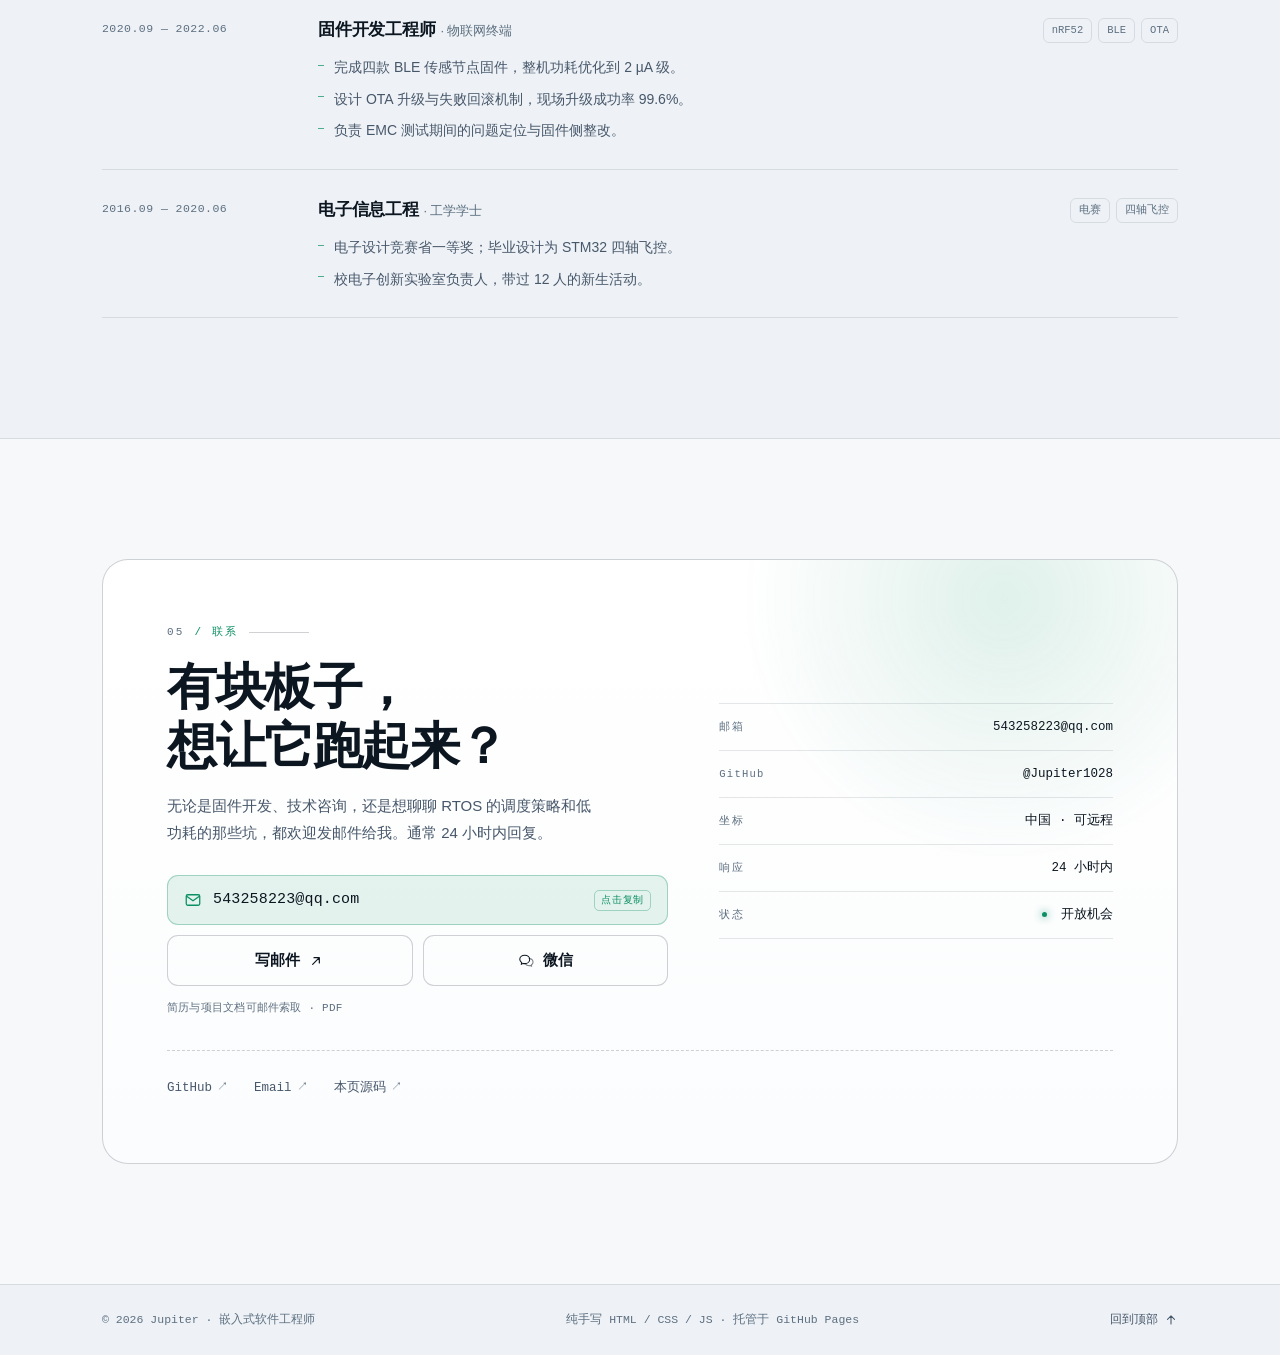
==== commit 9fea2d3d: "feat: 接入真实微信二维码，直接联系改为微信添加页链接" ====
--- a/index.html
+++ b/index.html
@@ -770,8 +770,8 @@
           </span>
           <h3>微信直接联系</h3>
         </header>
-        <p class="contact-option__text">手机上点一下，直接跳到微信 App。</p>
-        <a class="btn btn--primary btn--sm" id="wechatApp" href="weixin://">打开微信</a>
+        <p class="contact-option__text">手机上点开，直接跳到微信添加页。</p>
+        <a class="btn btn--primary btn--sm" id="wechatApp" href="https://u.wechat.com/EO16lpH7NpmPOw4R2ZEisTQ?s=4" target="_blank" rel="noopener">在微信里加我</a>
         <p class="contact-option__note">电脑端请用左边的二维码</p>
       </section>
 
--- a/assets/css/style.css
+++ b/assets/css/style.css
@@ -1349,7 +1349,7 @@
   box-shadow: 0 10px 26px -18px rgba(9, 20, 32, 0.55);
 }
 .qr img {
-  width: 200px;
+  width: 220px;
   max-width: 100%;
   height: auto;
   border-radius: 6px;
@@ -1503,7 +1503,7 @@
   .contact-option--qr .contact-option__head { justify-content: center; }
   .contact-option--qr .contact-option__note { margin-top: 0; }
   .qr { padding: 8px; }
-  .qr img { width: 150px; max-width: none; }
+  .qr img { width: 160px; max-width: none; }
   .contact-option__text { font-size: 12px; }
   .contact-option .btn--sm {
     align-self: stretch;
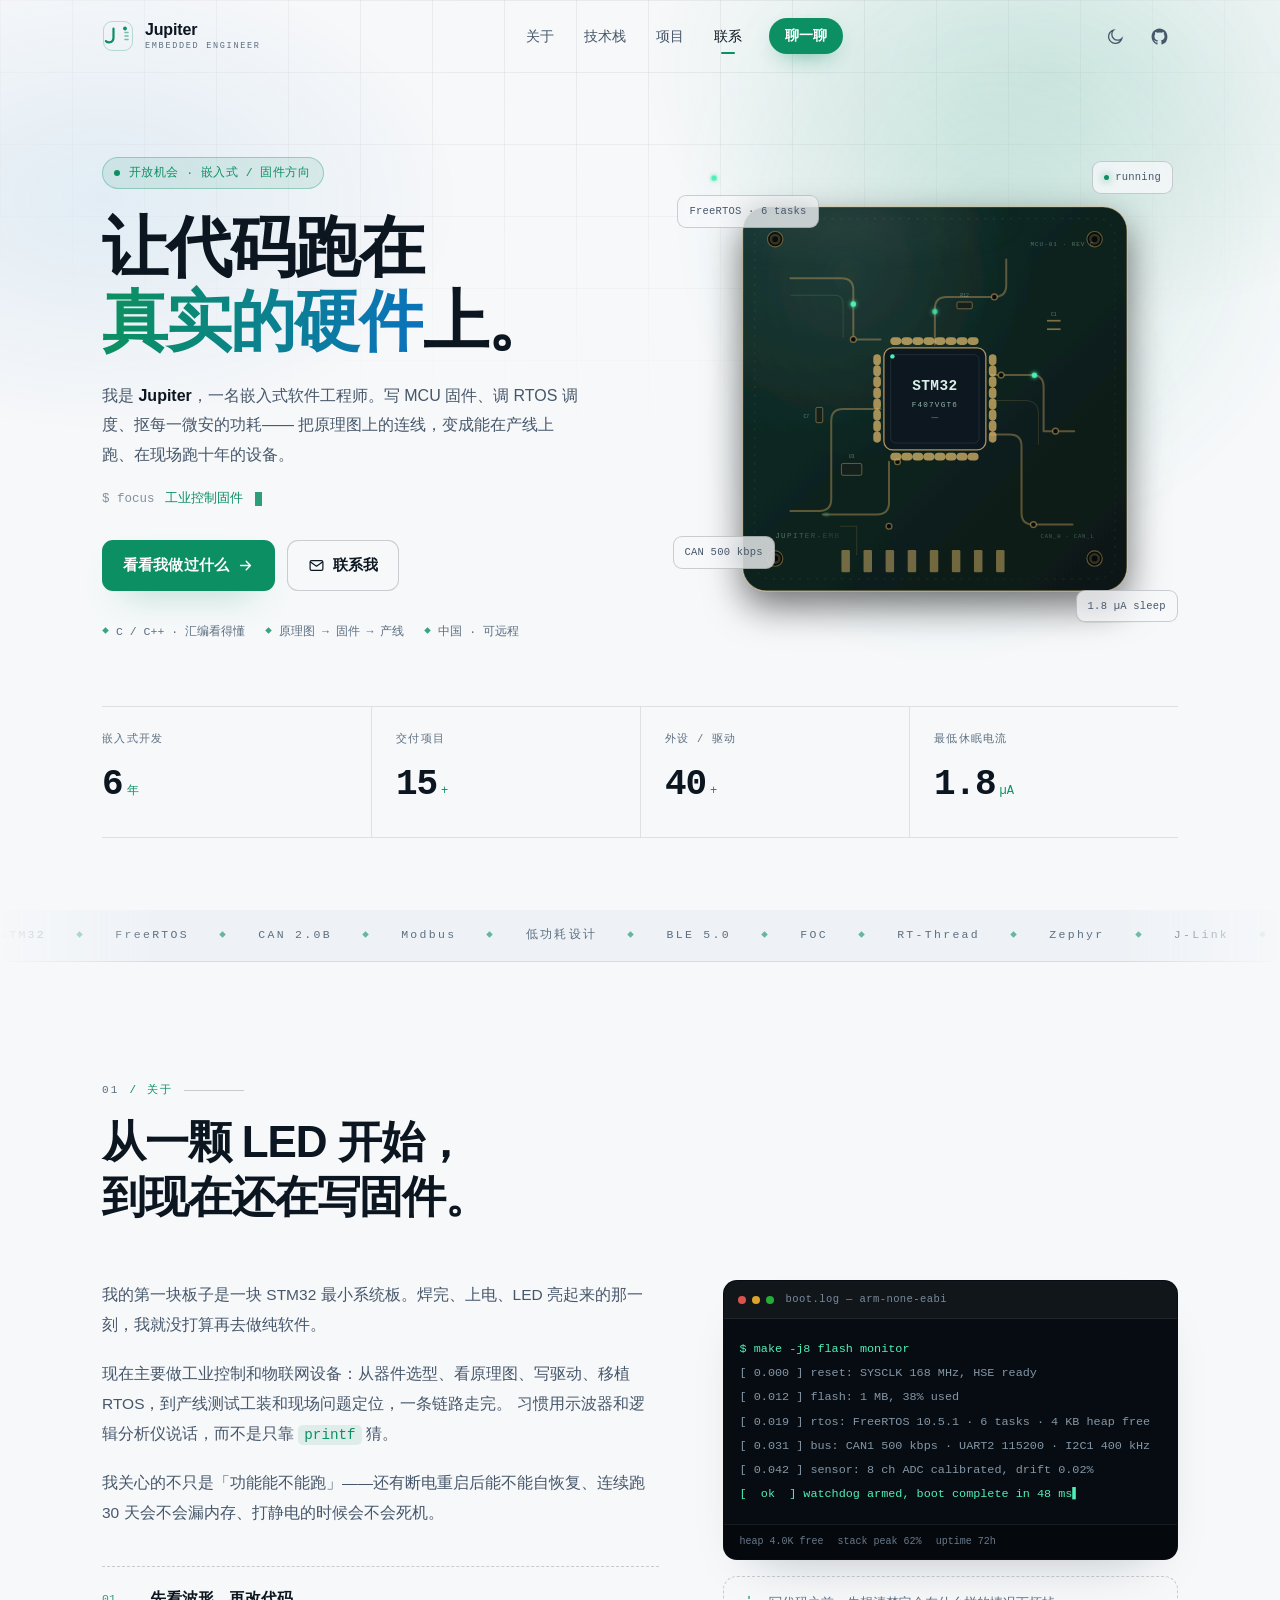
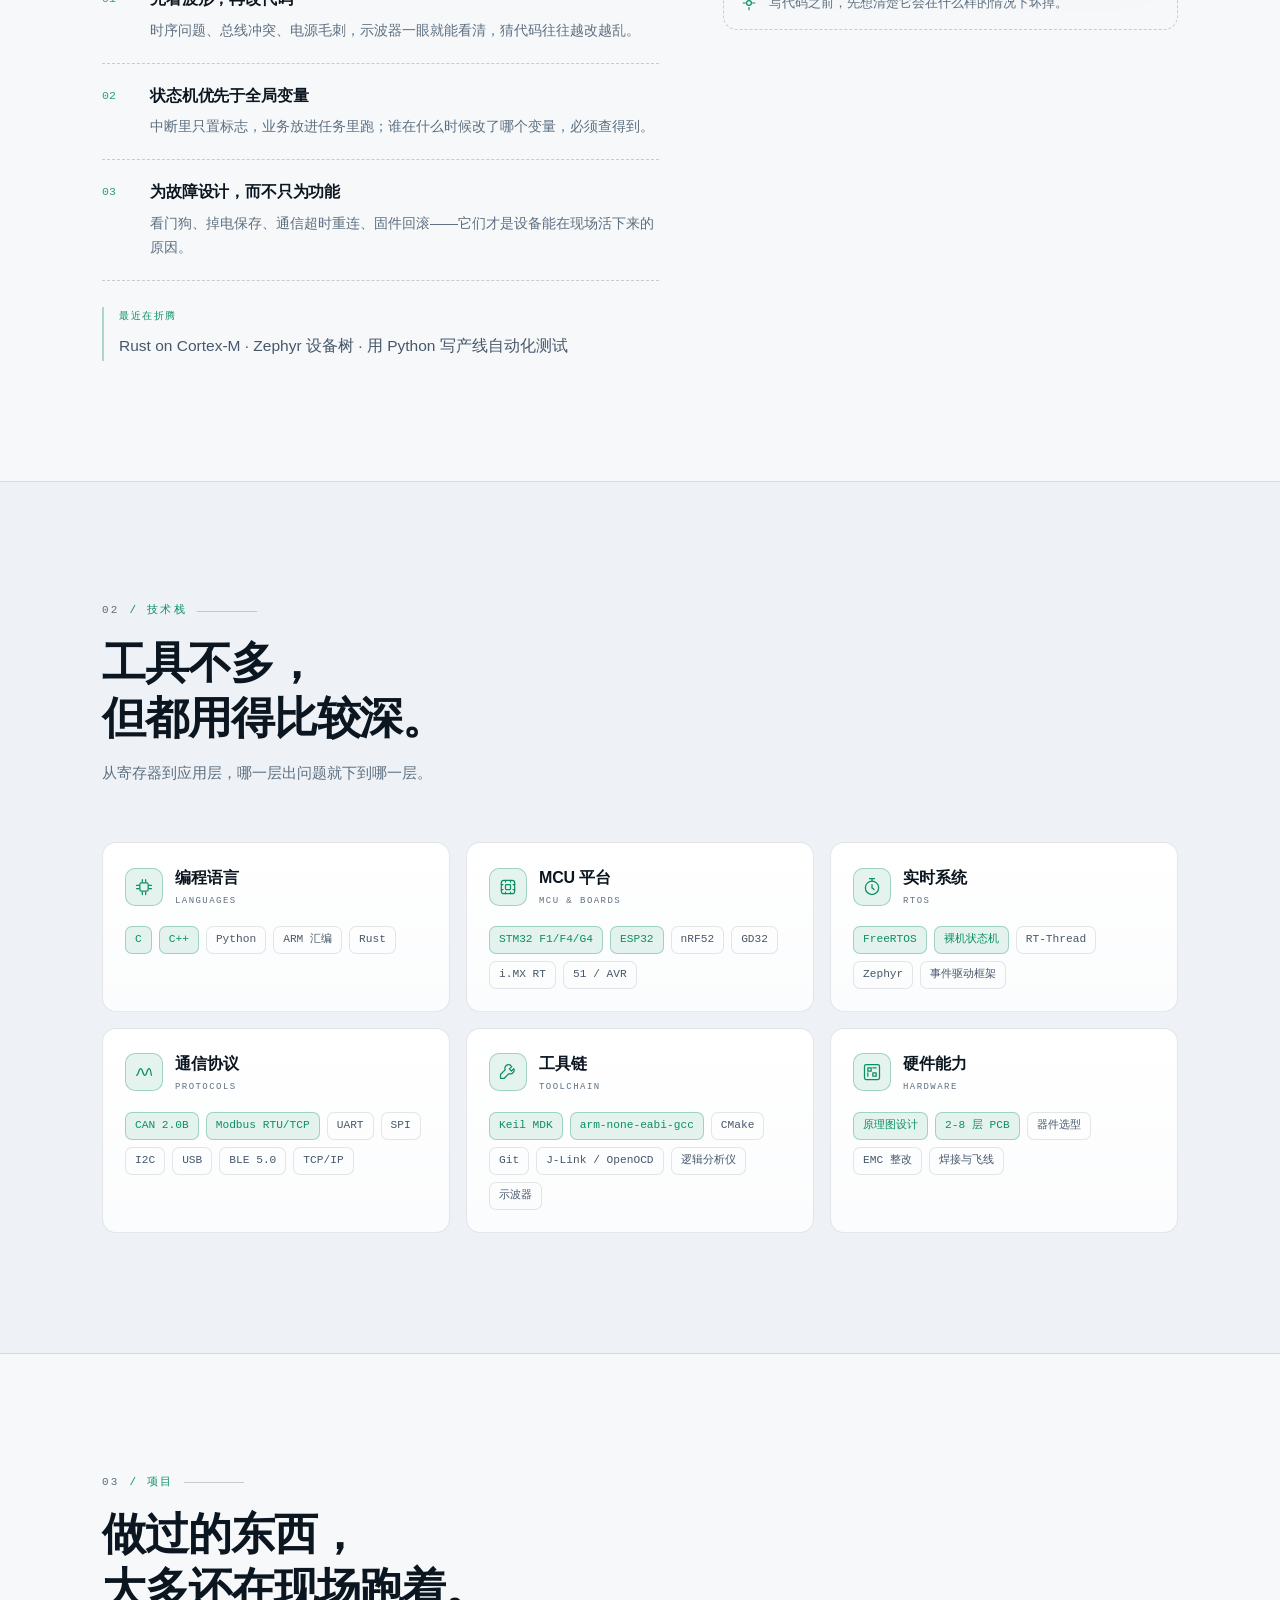
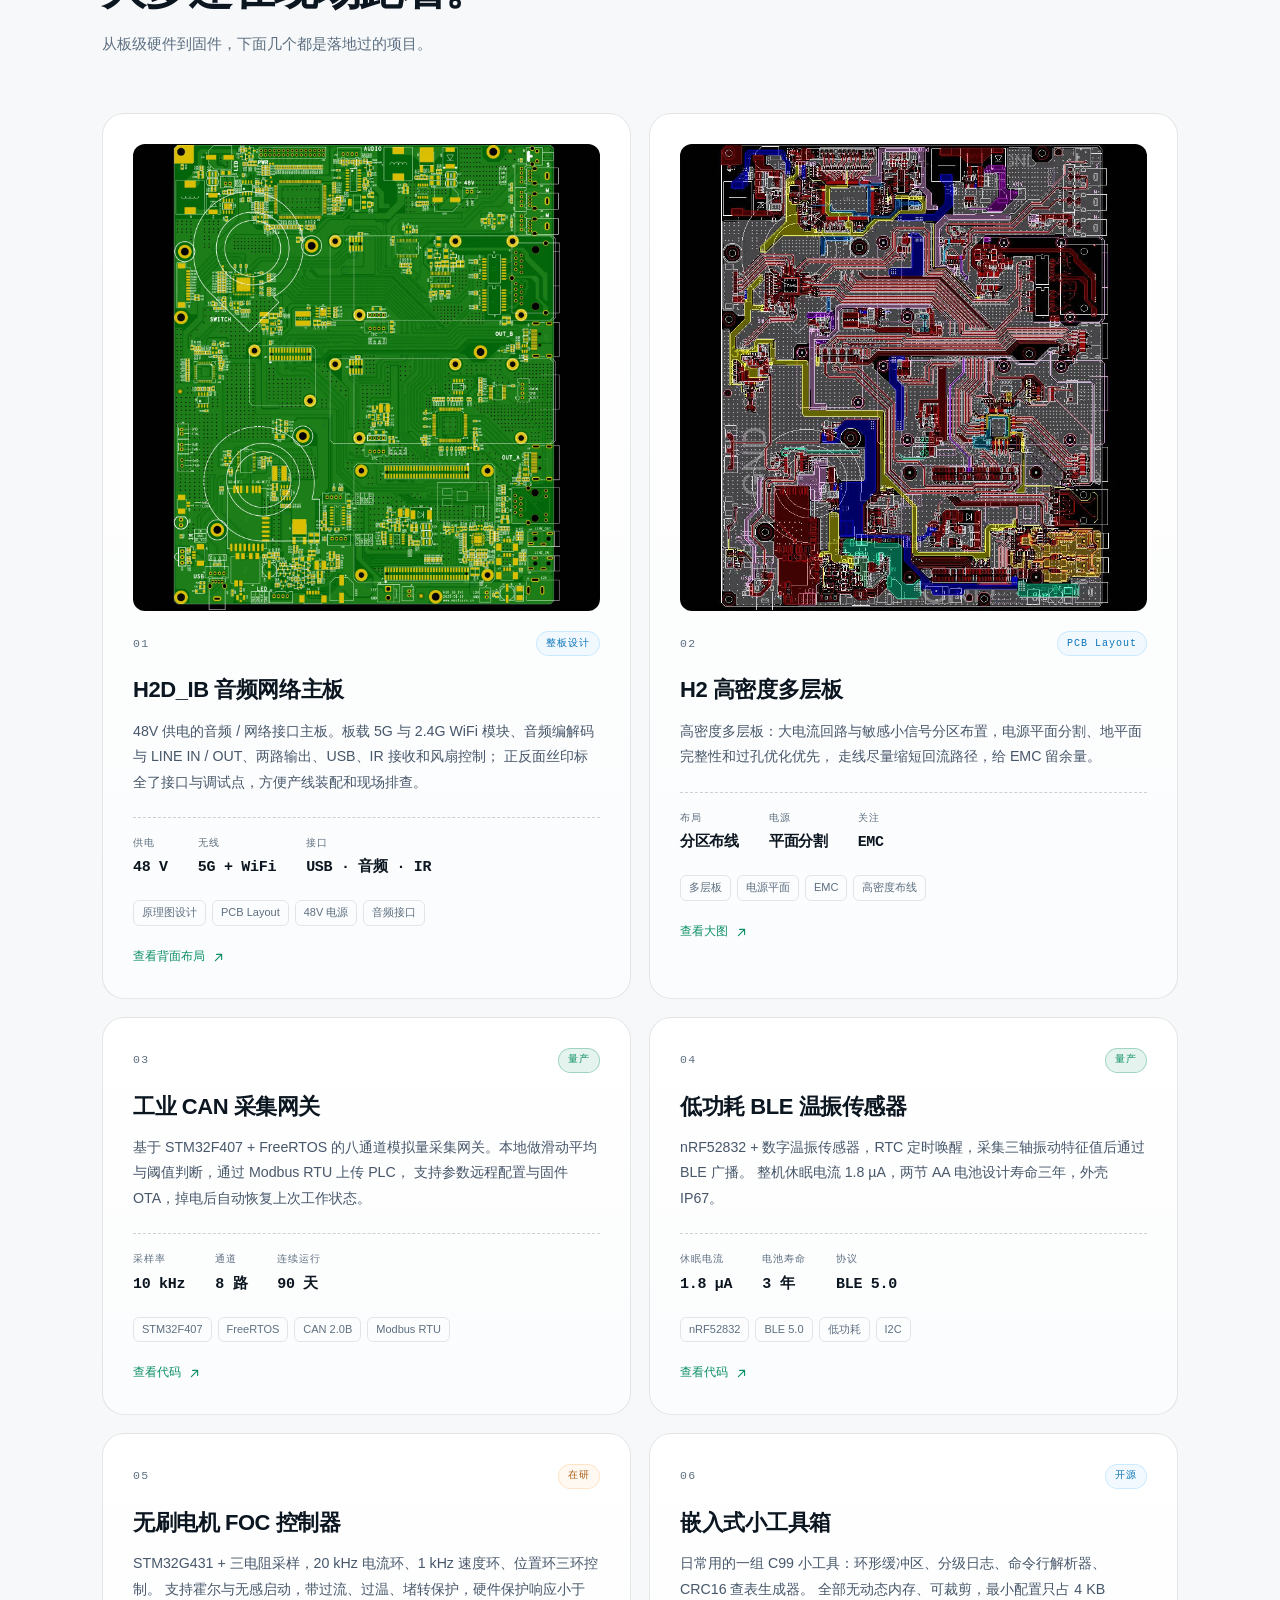
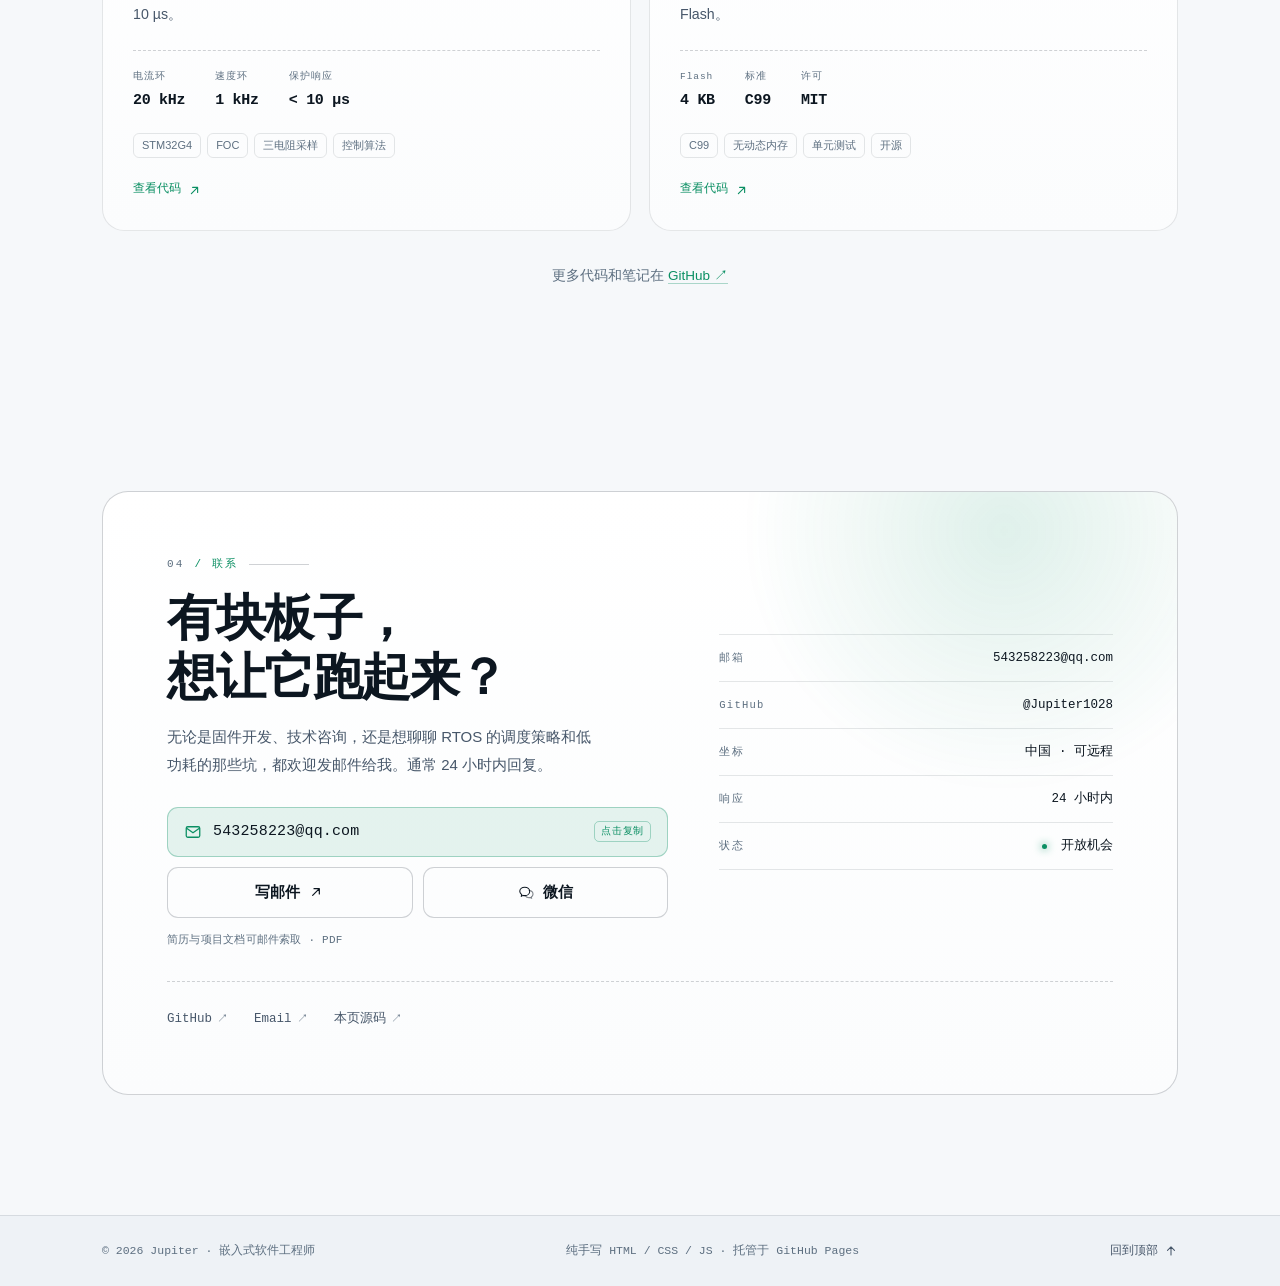
==== commit 52c1095d: "feat: 删除经历区块，新增两个板级项目与配图，更新技能标签" ====
--- a/index.html
+++ b/index.html
@@ -78,7 +78,6 @@
       <a href="#about" class="nav__link">关于</a>
       <a href="#skills" class="nav__link">技术栈</a>
       <a href="#work" class="nav__link">项目</a>
-      <a href="#experience" class="nav__link">经历</a>
       <a href="#contact" class="nav__link">联系</a>
       <button class="nav__cta" type="button" data-open-contact aria-haspopup="dialog" aria-controls="contactModal">聊一聊</button>
     </nav>
@@ -433,7 +432,7 @@
           </div>
           <ul class="chips">
             <li class="chip chip--core">C</li><li class="chip chip--core">C++</li>
-            <li class="chip">Python</li><li class="chip">ARM 汇编</li><li class="chip">Rust（学习中）</li>
+            <li class="chip">Python</li><li class="chip">ARM 汇编</li><li class="chip">Rust</li>
           </ul>
         </article>
 
@@ -498,7 +497,7 @@
           </div>
           <ul class="chips">
             <li class="chip chip--core">原理图设计</li>
-            <li class="chip">4 层 PCB</li><li class="chip">器件选型</li><li class="chip">EMC 整改</li><li class="chip">焊接与飞线</li>
+            <li class="chip chip--core">2-8 层 PCB</li><li class="chip">器件选型</li><li class="chip">EMC 整改</li><li class="chip">焊接与飞线</li>
           </ul>
         </article>
       </div>
@@ -511,13 +510,67 @@
       <header class="section__head reveal">
         <p class="eyebrow"><span>03</span> / 项目</p>
         <h2 class="section__title">做过的东西，<br>大多还在现场跑着。</h2>
-        <p class="section__desc">从传感器采集到电机控制，下面这几个都投入过实际使用。</p>
+        <p class="section__desc">从板级硬件到固件，下面几个都是落地过的项目。</p>
       </header>
 
       <div class="projects">
+        <article class="project project--media reveal">
+          <a class="project__media" href="assets/img/projects/h2d-ib-top.webp" target="_blank" rel="noopener" aria-label="查看 H2D_IB 主板正面大图">
+            <img src="assets/img/projects/h2d-ib-top.webp" alt="H2D_IB 音频网络主板正面：48V 输入、音频接口、5G 与 2.4G WiFi 模块" width="1200" height="1442" loading="lazy" decoding="async">
+          </a>
+          <div class="project__top">
+            <span class="project__index">01</span>
+            <span class="tag tag--hw">整板设计</span>
+          </div>
+          <h3 class="project__title">H2D_IB 音频网络主板</h3>
+          <p class="project__desc">
+            48V 供电的音频 / 网络接口主板。板载 5G 与 2.4G WiFi 模块、音频编解码与 LINE IN / OUT、两路输出、USB、IR 接收和风扇控制；
+            正反面丝印标全了接口与调试点，方便产线装配和现场排查。
+          </p>
+          <dl class="metrics">
+            <div><dt>供电</dt><dd>48 V</dd></div>
+            <div><dt>无线</dt><dd>5G + WiFi</dd></div>
+            <div><dt>接口</dt><dd>USB · 音频 · IR</dd></div>
+          </dl>
+          <ul class="tags">
+            <li>原理图设计</li><li>PCB Layout</li><li>48V 电源</li><li>音频接口</li>
+          </ul>
+          <a class="project__link" href="assets/img/projects/h2d-ib-bottom.webp" target="_blank" rel="noopener">
+            查看背面布局
+            <svg viewBox="0 0 24 24" width="15" height="15" fill="none" stroke="currentColor" stroke-width="1.8" stroke-linecap="round" stroke-linejoin="round" aria-hidden="true"><path d="M7 17 17 7M9 7h8v8"/></svg>
+          </a>
+        </article>
+
+        <article class="project project--media reveal">
+          <a class="project__media" href="assets/img/projects/h2-pcb.webp" target="_blank" rel="noopener" aria-label="查看 H2 多层板布线大图">
+            <img src="assets/img/projects/h2-pcb.webp" alt="H2 高密度多层板布线：电源平面、地平面与信号走线" width="685" height="795" loading="lazy" decoding="async">
+          </a>
+          <div class="project__top">
+            <span class="project__index">02</span>
+            <span class="tag tag--hw">PCB Layout</span>
+          </div>
+          <h3 class="project__title">H2 高密度多层板</h3>
+          <p class="project__desc">
+            高密度多层板：大电流回路与敏感小信号分区布置，电源平面分割、地平面完整性和过孔优化优先，
+            走线尽量缩短回流路径，给 EMC 留余量。
+          </p>
+          <dl class="metrics">
+            <div><dt>布局</dt><dd>分区布线</dd></div>
+            <div><dt>电源</dt><dd>平面分割</dd></div>
+            <div><dt>关注</dt><dd>EMC</dd></div>
+          </dl>
+          <ul class="tags">
+            <li>多层板</li><li>电源平面</li><li>EMC</li><li>高密度布线</li>
+          </ul>
+          <a class="project__link" href="assets/img/projects/h2-pcb.webp" target="_blank" rel="noopener">
+            查看大图
+            <svg viewBox="0 0 24 24" width="15" height="15" fill="none" stroke="currentColor" stroke-width="1.8" stroke-linecap="round" stroke-linejoin="round" aria-hidden="true"><path d="M7 17 17 7M9 7h8v8"/></svg>
+          </a>
+        </article>
+
         <article class="project reveal">
           <div class="project__top">
-            <span class="project__index">01</span>
+            <span class="project__index">03</span>
             <span class="tag tag--live">量产</span>
           </div>
           <h3 class="project__title">工业 CAN 采集网关</h3>
@@ -541,7 +594,7 @@
 
         <article class="project reveal">
           <div class="project__top">
-            <span class="project__index">02</span>
+            <span class="project__index">04</span>
             <span class="tag tag--live">量产</span>
           </div>
           <h3 class="project__title">低功耗 BLE 温振传感器</h3>
@@ -565,7 +618,7 @@
 
         <article class="project reveal">
           <div class="project__top">
-            <span class="project__index">03</span>
+            <span class="project__index">05</span>
             <span class="tag tag--wip">在研</span>
           </div>
           <h3 class="project__title">无刷电机 FOC 控制器</h3>
@@ -589,7 +642,7 @@
 
         <article class="project reveal">
           <div class="project__top">
-            <span class="project__index">04</span>
+            <span class="project__index">06</span>
             <span class="tag tag--oss">开源</span>
           </div>
           <h3 class="project__title">嵌入式小工具箱</h3>
@@ -619,61 +672,6 @@
     </div>
   </section>
 
-  <!-- ======================= 经历 ======================= -->
-  <section class="section section--alt" id="experience">
-    <div class="shell">
-      <header class="section__head reveal">
-        <p class="eyebrow"><span>04</span> / 经历</p>
-        <h2 class="section__title">一条线走下来。</h2>
-        <p class="section__desc">从实验室的第一块开发板，到负责量产固件与产线测试。</p>
-      </header>
-
-      <ol class="timeline">
-        <li class="timeline__item reveal">
-          <p class="timeline__date">2022.07 — 至今</p>
-          <div class="timeline__body">
-            <h3>嵌入式软件工程师 <span>· 工业控制事业部</span></h3>
-            <ul>
-              <li>负责三款控制器固件从零到量产，覆盖 STM32F1 / F4 / G4 平台。</li>
-              <li>主导 FreeRTOS 任务划分与栈使用优化，RAM 占用降低 18%。</li>
-              <li>搭建产线自动化测试工装，单板测试时间从 6 分钟降到 90 秒。</li>
-            </ul>
-          </div>
-          <ul class="timeline__stack">
-            <li>STM32</li><li>FreeRTOS</li><li>产线工装</li>
-          </ul>
-        </li>
-        <li class="timeline__item reveal">
-          <p class="timeline__date">2020.09 — 2022.06</p>
-          <div class="timeline__body">
-            <h3>固件开发工程师 <span>· 物联网终端</span></h3>
-            <ul>
-              <li>完成四款 BLE 传感节点固件，整机功耗优化到 2 µA 级。</li>
-              <li>设计 OTA 升级与失败回滚机制，现场升级成功率 99.6%。</li>
-              <li>负责 EMC 测试期间的问题定位与固件侧整改。</li>
-            </ul>
-          </div>
-          <ul class="timeline__stack">
-            <li>nRF52</li><li>BLE</li><li>OTA</li>
-          </ul>
-        </li>
-        <li class="timeline__item reveal">
-          <p class="timeline__date">2016.09 — 2020.06</p>
-          <div class="timeline__body">
-            <h3>电子信息工程 <span>· 工学学士</span></h3>
-            <ul>
-              <li>电子设计竞赛省一等奖；毕业设计为 STM32 四轴飞控。</li>
-              <li>校电子创新实验室负责人，带过 12 人的新生活动。</li>
-            </ul>
-          </div>
-          <ul class="timeline__stack">
-            <li>电赛</li><li>四轴飞控</li>
-          </ul>
-        </li>
-      </ol>
-    </div>
-  </section>
-
   <!-- ======================= 联系 ======================= -->
   <section class="section" id="contact">
     <div class="shell">
@@ -681,7 +679,7 @@
         <div class="contact__glow" aria-hidden="true"></div>
         <div class="contact__grid">
           <div class="contact__main">
-            <p class="eyebrow"><span>05</span> / 联系</p>
+            <p class="eyebrow"><span>04</span> / 联系</p>
             <h2 class="contact__title">有块板子，<br>想让它跑起来？</h2>
             <p class="contact__lead">
               无论是固件开发、技术咨询，还是想聊聊 RTOS 的调度策略和低功耗的那些坑，都欢迎发邮件给我。通常 24 小时内回复。
--- a/assets/css/style.css
+++ b/assets/css/style.css
@@ -927,6 +927,52 @@
 .tag--live { color: var(--accent); border-color: var(--accent-line); background: var(--accent-soft); }
 .tag--wip { color: var(--warm); border-color: rgba(255, 184, 107, 0.32); background: rgba(255, 184, 107, 0.09); }
 .tag--oss { color: var(--accent-2); border-color: rgba(120, 201, 255, 0.32); background: rgba(120, 201, 255, 0.09); }
+.tag--hw { color: var(--accent-2); border-color: rgba(120, 201, 255, 0.32); background: rgba(120, 201, 255, 0.09); }
+
+/* 带图片的项目卡片 */
+.project__media {
+  position: relative;
+  display: block;
+  aspect-ratio: 1 / 1;
+  overflow: hidden;
+  border: 1px solid var(--line);
+  border-radius: 12px;
+  background: #010101;
+  cursor: zoom-in;
+}
+.project__media img {
+  width: 100%;
+  height: 100%;
+  object-fit: contain;
+  transition: transform 0.6s var(--ease);
+}
+.project:hover .project__media img { transform: scale(1.012); }
+.project__media::after {
+  content: "查看大图 ↗";
+  position: absolute;
+  right: 10px;
+  bottom: 10px;
+  padding: 5px 9px;
+  border: 1px solid rgba(255, 255, 255, 0.16);
+  border-radius: 6px;
+  background: rgba(6, 9, 14, 0.76);
+  -webkit-backdrop-filter: blur(6px);
+  backdrop-filter: blur(6px);
+  font-family: var(--font-mono);
+  font-size: 10px;
+  letter-spacing: 0.04em;
+  color: #cfd8e3;
+  opacity: 0;
+  transform: translateY(5px);
+  transition: opacity 0.25s var(--ease), transform 0.25s var(--ease);
+  pointer-events: none;
+}
+.project:hover .project__media::after,
+.project__media:focus-visible::after {
+  opacity: 1;
+  transform: none;
+}
+.project--media .project__top { margin-top: 20px; }
 
 .project__title {
   margin-top: 16px;
@@ -995,75 +1041,8 @@
 }
 .projects__more a { color: var(--accent); border-bottom: 1px solid var(--accent-line); }
 
-/* ---------- 10. 经历 ---------- */
-.timeline { position: relative; }
-.timeline__item {
-  display: grid;
-  grid-template-columns: 168px minmax(0, 1fr);
-  gap: clamp(16px, 4vw, 48px);
-  padding: 26px 0;
-  border-top: 1px solid var(--line);
-}
-.timeline__item:last-child { border-bottom: 1px solid var(--line); }
-.timeline__date {
-  font-family: var(--font-mono);
-  font-size: 11.5px;
-  letter-spacing: 0.04em;
-  color: var(--text-3);
-  padding-top: 4px;
-}
-.timeline__stack {
-  grid-column: 2;
-  display: flex;
-  flex-wrap: wrap;
-  gap: 6px;
-  margin-top: 12px;
-}
-.timeline__stack li {
-  height: fit-content;
-  padding: 3px 8px;
-  border: 1px solid var(--line);
-  border-radius: 6px;
-  font-family: var(--font-mono);
-  font-size: 10.5px;
-  color: var(--text-3);
-}
-.timeline__body h3 {
-  font-size: 17px;
-  font-weight: 600;
-  letter-spacing: -0.01em;
-}
-.timeline__body h3 span { font-size: 13px; font-weight: 400; color: var(--text-3); }
-.timeline__body ul { margin-top: 12px; display: grid; gap: 7px; }
-.timeline__body li {
-  position: relative;
-  padding-left: 16px;
-  font-size: 14px;
-  line-height: 1.75;
-  color: var(--text-2);
-}
-.timeline__body li::before {
-  content: "";
-  position: absolute;
-  left: 0;
-  top: 0.68em;
-  width: 6px;
-  height: 1px;
-  background: var(--accent);
-  opacity: 0.7;
-}
-
-@media (min-width: 1100px) {
-  .timeline__item { grid-template-columns: 168px minmax(0, 1fr) 185px; }
-  .timeline__stack {
-    grid-column: 3;
-    justify-content: flex-end;
-    align-content: flex-start;
-    margin-top: 2px;
-  }
-}
-
 /* ---------- 11. 联系 ---------- */
+#contact { padding-top: clamp(52px, 7vw, 84px); }
 .contact {
   position: relative;
   padding: clamp(32px, 5.5vw, 64px);
@@ -1468,8 +1447,6 @@
   .stats__item:nth-child(odd) { border-left: 0; padding-left: 0; }
   .stats__item:nth-child(-n + 2) { border-top: 0; }
   .projects { grid-template-columns: minmax(0, 1fr); }
-  .timeline__item { grid-template-columns: minmax(0, 1fr); gap: 10px; padding: 22px 0; }
-  .timeline__stack { grid-column: 1; justify-content: flex-start; margin-top: 2px; }
   .footer__inner { justify-content: flex-start; }
 }
 
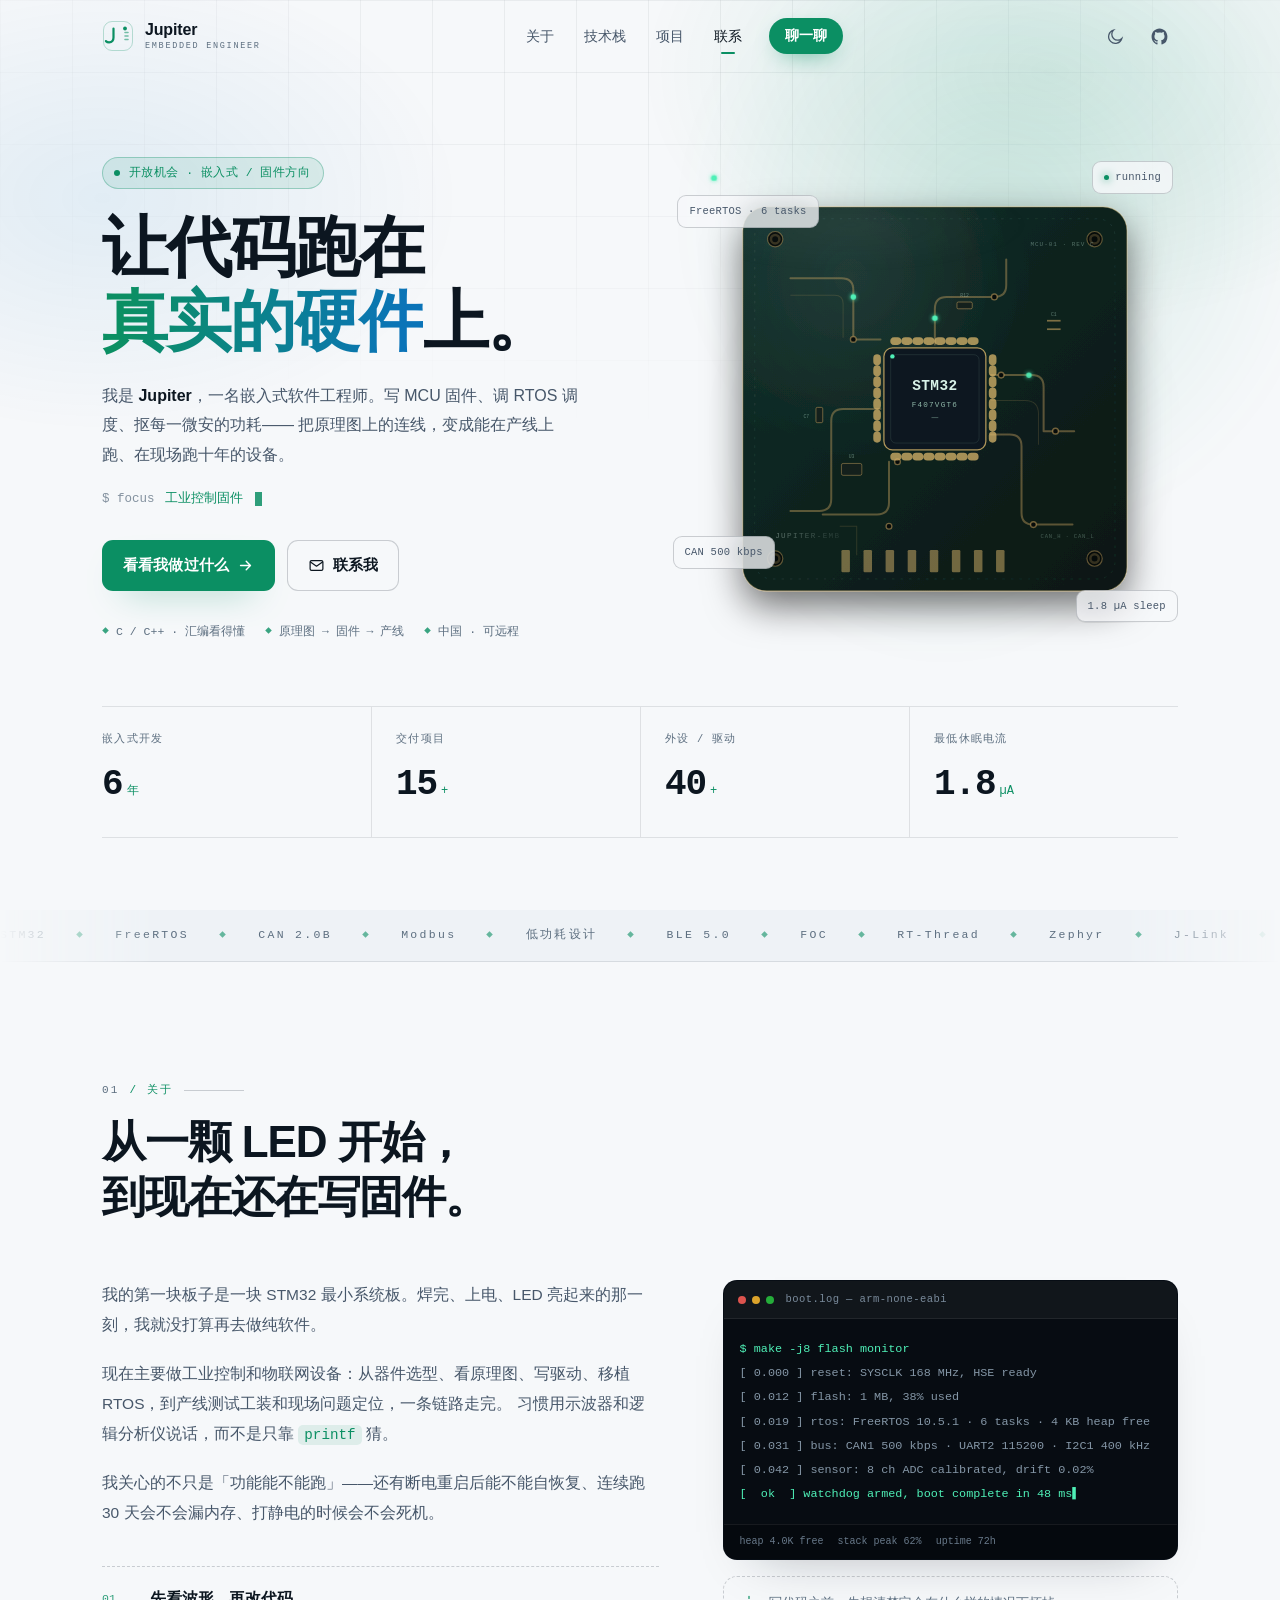
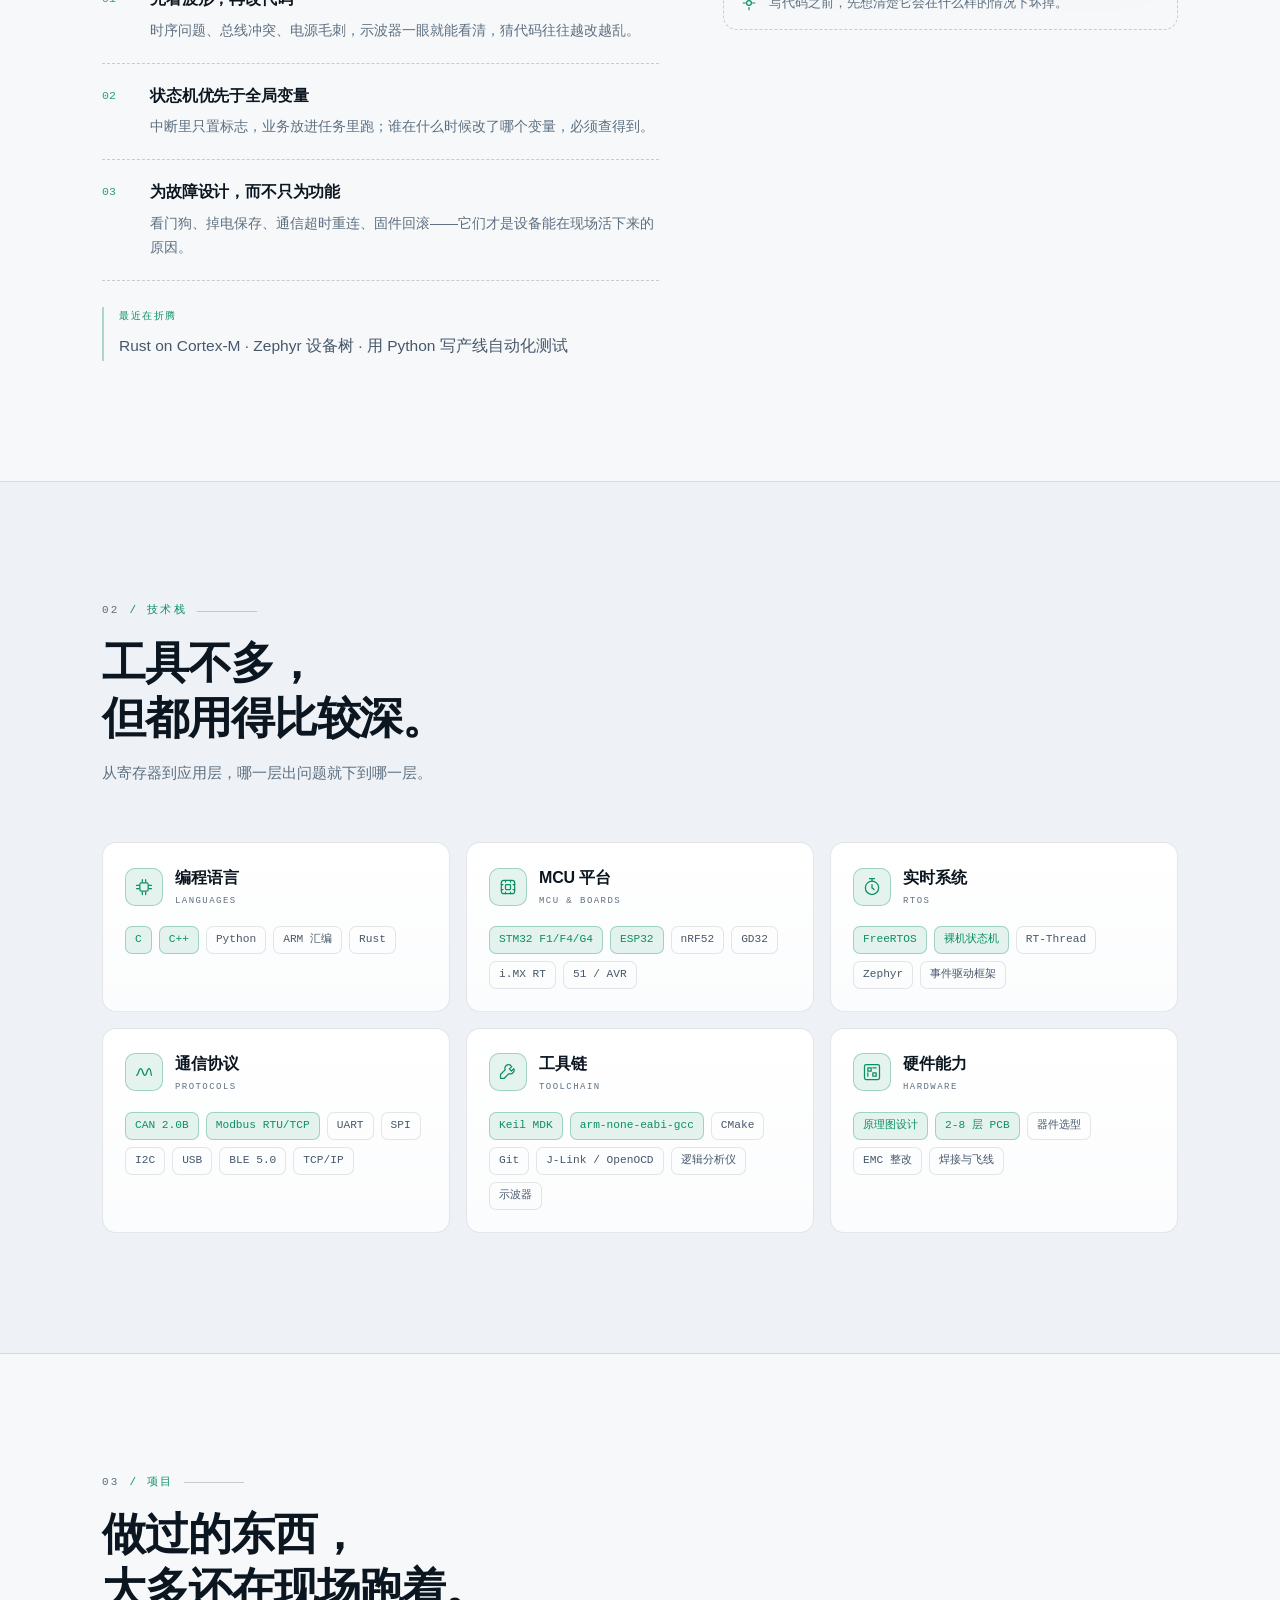
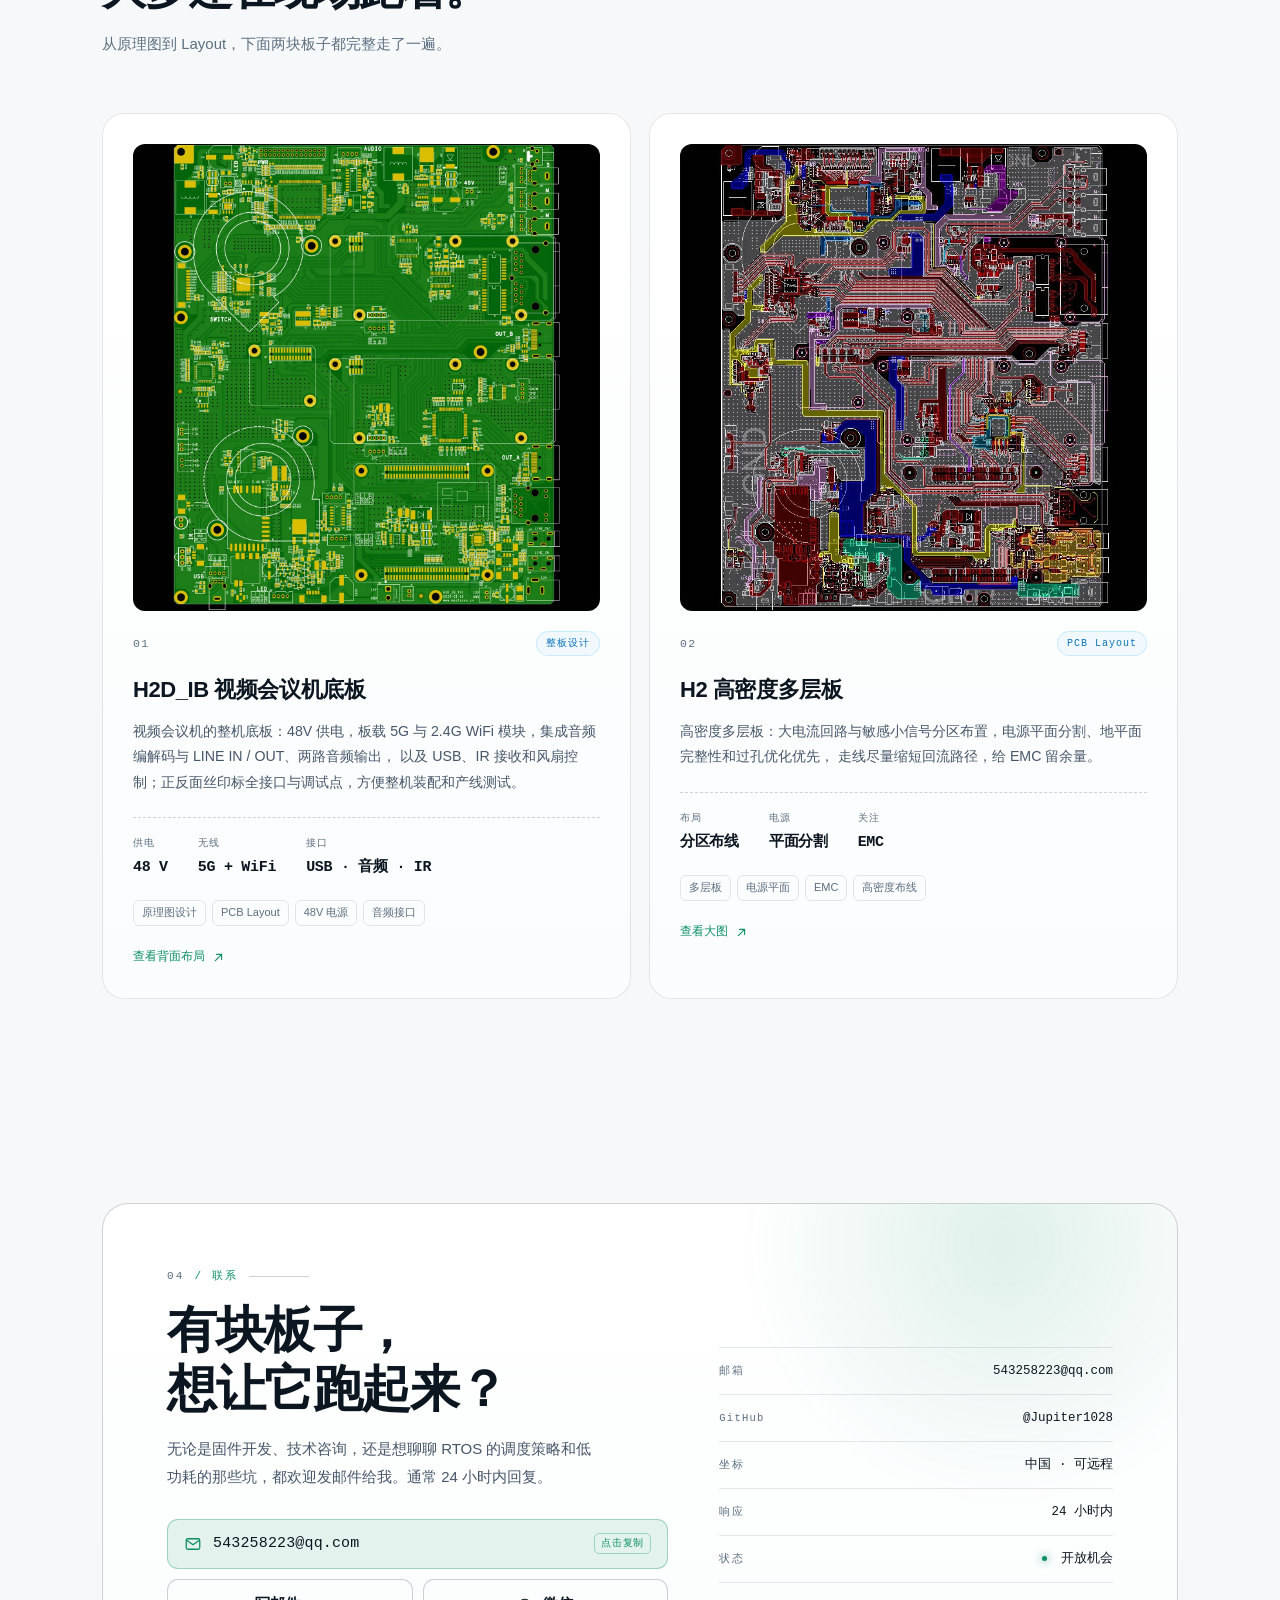
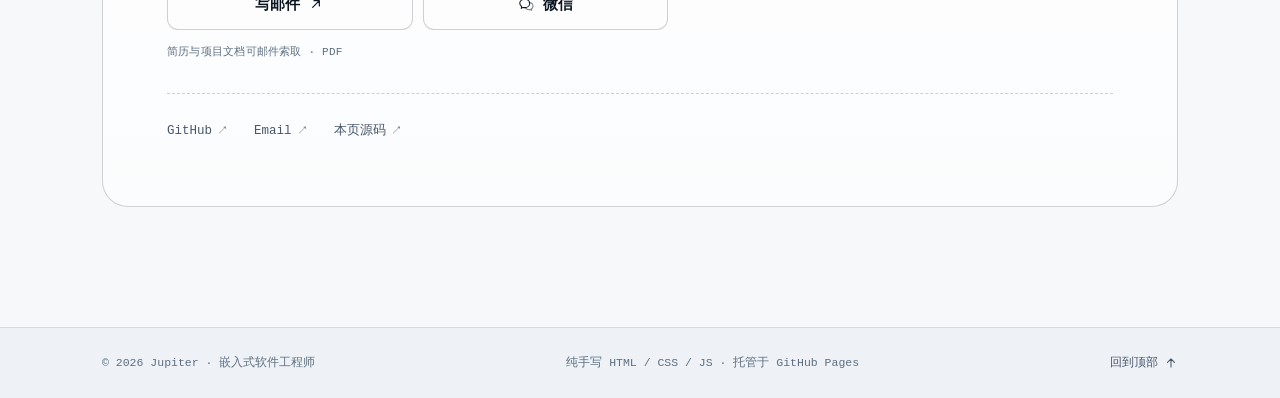
==== commit 0983bd7a: "feat: H2D_IB 改为视频会议机底板，项目精简为两个板级项目" ====
--- a/index.html
+++ b/index.html
@@ -510,22 +510,22 @@
       <header class="section__head reveal">
         <p class="eyebrow"><span>03</span> / 项目</p>
         <h2 class="section__title">做过的东西，<br>大多还在现场跑着。</h2>
-        <p class="section__desc">从板级硬件到固件，下面几个都是落地过的项目。</p>
+        <p class="section__desc">从原理图到 Layout，下面两块板子都完整走了一遍。</p>
       </header>
 
       <div class="projects">
         <article class="project project--media reveal">
-          <a class="project__media" href="assets/img/projects/h2d-ib-top.webp" target="_blank" rel="noopener" aria-label="查看 H2D_IB 主板正面大图">
-            <img src="assets/img/projects/h2d-ib-top.webp" alt="H2D_IB 音频网络主板正面：48V 输入、音频接口、5G 与 2.4G WiFi 模块" width="1200" height="1442" loading="lazy" decoding="async">
+          <a class="project__media" href="assets/img/projects/h2d-ib-top.webp" target="_blank" rel="noopener" aria-label="查看 H2D_IB 视频会议机底板正面大图">
+            <img src="assets/img/projects/h2d-ib-top.webp" alt="H2D_IB 视频会议机底板正面：48V 输入、音频接口、5G 与 2.4G WiFi 模块" width="1200" height="1442" loading="lazy" decoding="async">
           </a>
           <div class="project__top">
             <span class="project__index">01</span>
             <span class="tag tag--hw">整板设计</span>
           </div>
-          <h3 class="project__title">H2D_IB 音频网络主板</h3>
+          <h3 class="project__title">H2D_IB 视频会议机底板</h3>
           <p class="project__desc">
-            48V 供电的音频 / 网络接口主板。板载 5G 与 2.4G WiFi 模块、音频编解码与 LINE IN / OUT、两路输出、USB、IR 接收和风扇控制；
-            正反面丝印标全了接口与调试点，方便产线装配和现场排查。
+            视频会议机的整机底板：48V 供电，板载 5G 与 2.4G WiFi 模块，集成音频编解码与 LINE IN / OUT、两路音频输出，
+            以及 USB、IR 接收和风扇控制；正反面丝印标全接口与调试点，方便整机装配和产线测试。
           </p>
           <dl class="metrics">
             <div><dt>供电</dt><dd>48 V</dd></div>
@@ -567,108 +567,7 @@
             <svg viewBox="0 0 24 24" width="15" height="15" fill="none" stroke="currentColor" stroke-width="1.8" stroke-linecap="round" stroke-linejoin="round" aria-hidden="true"><path d="M7 17 17 7M9 7h8v8"/></svg>
           </a>
         </article>
-
-        <article class="project reveal">
-          <div class="project__top">
-            <span class="project__index">03</span>
-            <span class="tag tag--live">量产</span>
-          </div>
-          <h3 class="project__title">工业 CAN 采集网关</h3>
-          <p class="project__desc">
-            基于 STM32F407 + FreeRTOS 的八通道模拟量采集网关。本地做滑动平均与阈值判断，通过 Modbus RTU 上传 PLC，
-            支持参数远程配置与固件 OTA，掉电后自动恢复上次工作状态。
-          </p>
-          <dl class="metrics">
-            <div><dt>采样率</dt><dd>10 kHz</dd></div>
-            <div><dt>通道</dt><dd>8 路</dd></div>
-            <div><dt>连续运行</dt><dd>90 天</dd></div>
-          </dl>
-          <ul class="tags">
-            <li>STM32F407</li><li>FreeRTOS</li><li>CAN 2.0B</li><li>Modbus RTU</li>
-          </ul>
-          <a class="project__link" href="https://github.com/Jupiter1028" target="_blank" rel="noopener">
-            查看代码
-            <svg viewBox="0 0 24 24" width="15" height="15" fill="none" stroke="currentColor" stroke-width="1.8" stroke-linecap="round" stroke-linejoin="round" aria-hidden="true"><path d="M7 17 17 7M9 7h8v8"/></svg>
-          </a>
-        </article>
-
-        <article class="project reveal">
-          <div class="project__top">
-            <span class="project__index">04</span>
-            <span class="tag tag--live">量产</span>
-          </div>
-          <h3 class="project__title">低功耗 BLE 温振传感器</h3>
-          <p class="project__desc">
-            nRF52832 + 数字温振传感器，RTC 定时唤醒，采集三轴振动特征值后通过 BLE 广播。
-            整机休眠电流 1.8 µA，两节 AA 电池设计寿命三年，外壳 IP67。
-          </p>
-          <dl class="metrics">
-            <div><dt>休眠电流</dt><dd>1.8 µA</dd></div>
-            <div><dt>电池寿命</dt><dd>3 年</dd></div>
-            <div><dt>协议</dt><dd>BLE 5.0</dd></div>
-          </dl>
-          <ul class="tags">
-            <li>nRF52832</li><li>BLE 5.0</li><li>低功耗</li><li>I2C</li>
-          </ul>
-          <a class="project__link" href="https://github.com/Jupiter1028" target="_blank" rel="noopener">
-            查看代码
-            <svg viewBox="0 0 24 24" width="15" height="15" fill="none" stroke="currentColor" stroke-width="1.8" stroke-linecap="round" stroke-linejoin="round" aria-hidden="true"><path d="M7 17 17 7M9 7h8v8"/></svg>
-          </a>
-        </article>
-
-        <article class="project reveal">
-          <div class="project__top">
-            <span class="project__index">05</span>
-            <span class="tag tag--wip">在研</span>
-          </div>
-          <h3 class="project__title">无刷电机 FOC 控制器</h3>
-          <p class="project__desc">
-            STM32G431 + 三电阻采样，20 kHz 电流环、1 kHz 速度环、位置环三环控制。
-            支持霍尔与无感启动，带过流、过温、堵转保护，硬件保护响应小于 10 µs。
-          </p>
-          <dl class="metrics">
-            <div><dt>电流环</dt><dd>20 kHz</dd></div>
-            <div><dt>速度环</dt><dd>1 kHz</dd></div>
-            <div><dt>保护响应</dt><dd>&lt; 10 µs</dd></div>
-          </dl>
-          <ul class="tags">
-            <li>STM32G4</li><li>FOC</li><li>三电阻采样</li><li>控制算法</li>
-          </ul>
-          <a class="project__link" href="https://github.com/Jupiter1028" target="_blank" rel="noopener">
-            查看代码
-            <svg viewBox="0 0 24 24" width="15" height="15" fill="none" stroke="currentColor" stroke-width="1.8" stroke-linecap="round" stroke-linejoin="round" aria-hidden="true"><path d="M7 17 17 7M9 7h8v8"/></svg>
-          </a>
-        </article>
-
-        <article class="project reveal">
-          <div class="project__top">
-            <span class="project__index">06</span>
-            <span class="tag tag--oss">开源</span>
-          </div>
-          <h3 class="project__title">嵌入式小工具箱</h3>
-          <p class="project__desc">
-            日常用的一组 C99 小工具：环形缓冲区、分级日志、命令行解析器、CRC16 查表生成器。
-            全部无动态内存、可裁剪，最小配置只占 4 KB Flash。
-          </p>
-          <dl class="metrics">
-            <div><dt>Flash</dt><dd>4 KB</dd></div>
-            <div><dt>标准</dt><dd>C99</dd></div>
-            <div><dt>许可</dt><dd>MIT</dd></div>
-          </dl>
-          <ul class="tags">
-            <li>C99</li><li>无动态内存</li><li>单元测试</li><li>开源</li>
-          </ul>
-          <a class="project__link" href="https://github.com/Jupiter1028" target="_blank" rel="noopener">
-            查看代码
-            <svg viewBox="0 0 24 24" width="15" height="15" fill="none" stroke="currentColor" stroke-width="1.8" stroke-linecap="round" stroke-linejoin="round" aria-hidden="true"><path d="M7 17 17 7M9 7h8v8"/></svg>
-          </a>
-        </article>
       </div>
-
-      <p class="projects__more reveal">
-        更多代码和笔记在
-        <a href="https://github.com/Jupiter1028" target="_blank" rel="noopener">GitHub ↗</a>
-      </p>
     </div>
   </section>
 
--- a/assets/css/style.css
+++ b/assets/css/style.css
@@ -1032,14 +1032,6 @@
 }
 .project__link svg { transition: transform 0.25s var(--ease); }
 .project__link:hover svg { transform: translate(2px, -2px); }
-
-.projects__more {
-  margin-top: 34px;
-  text-align: center;
-  font-size: 13.5px;
-  color: var(--text-3);
-}
-.projects__more a { color: var(--accent); border-bottom: 1px solid var(--accent-line); }
 
 /* ---------- 11. 联系 ---------- */
 #contact { padding-top: clamp(52px, 7vw, 84px); }
